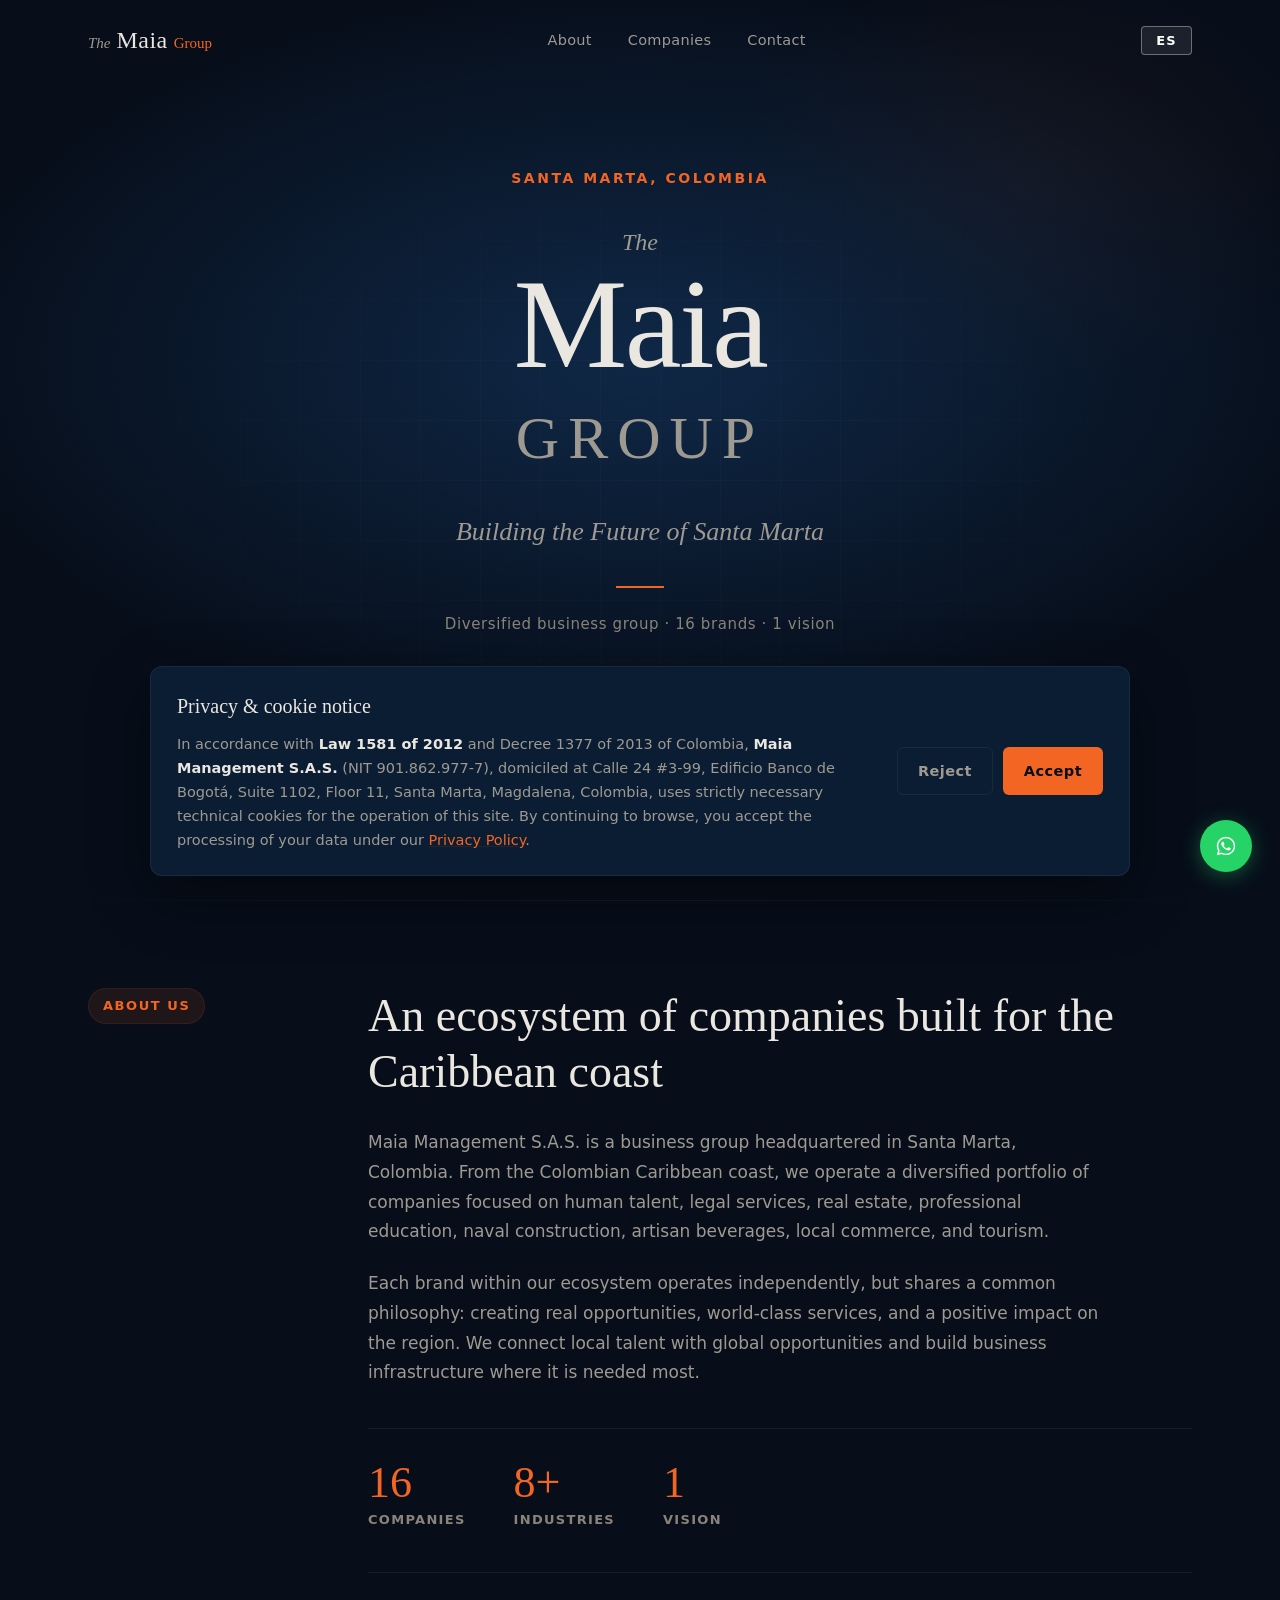
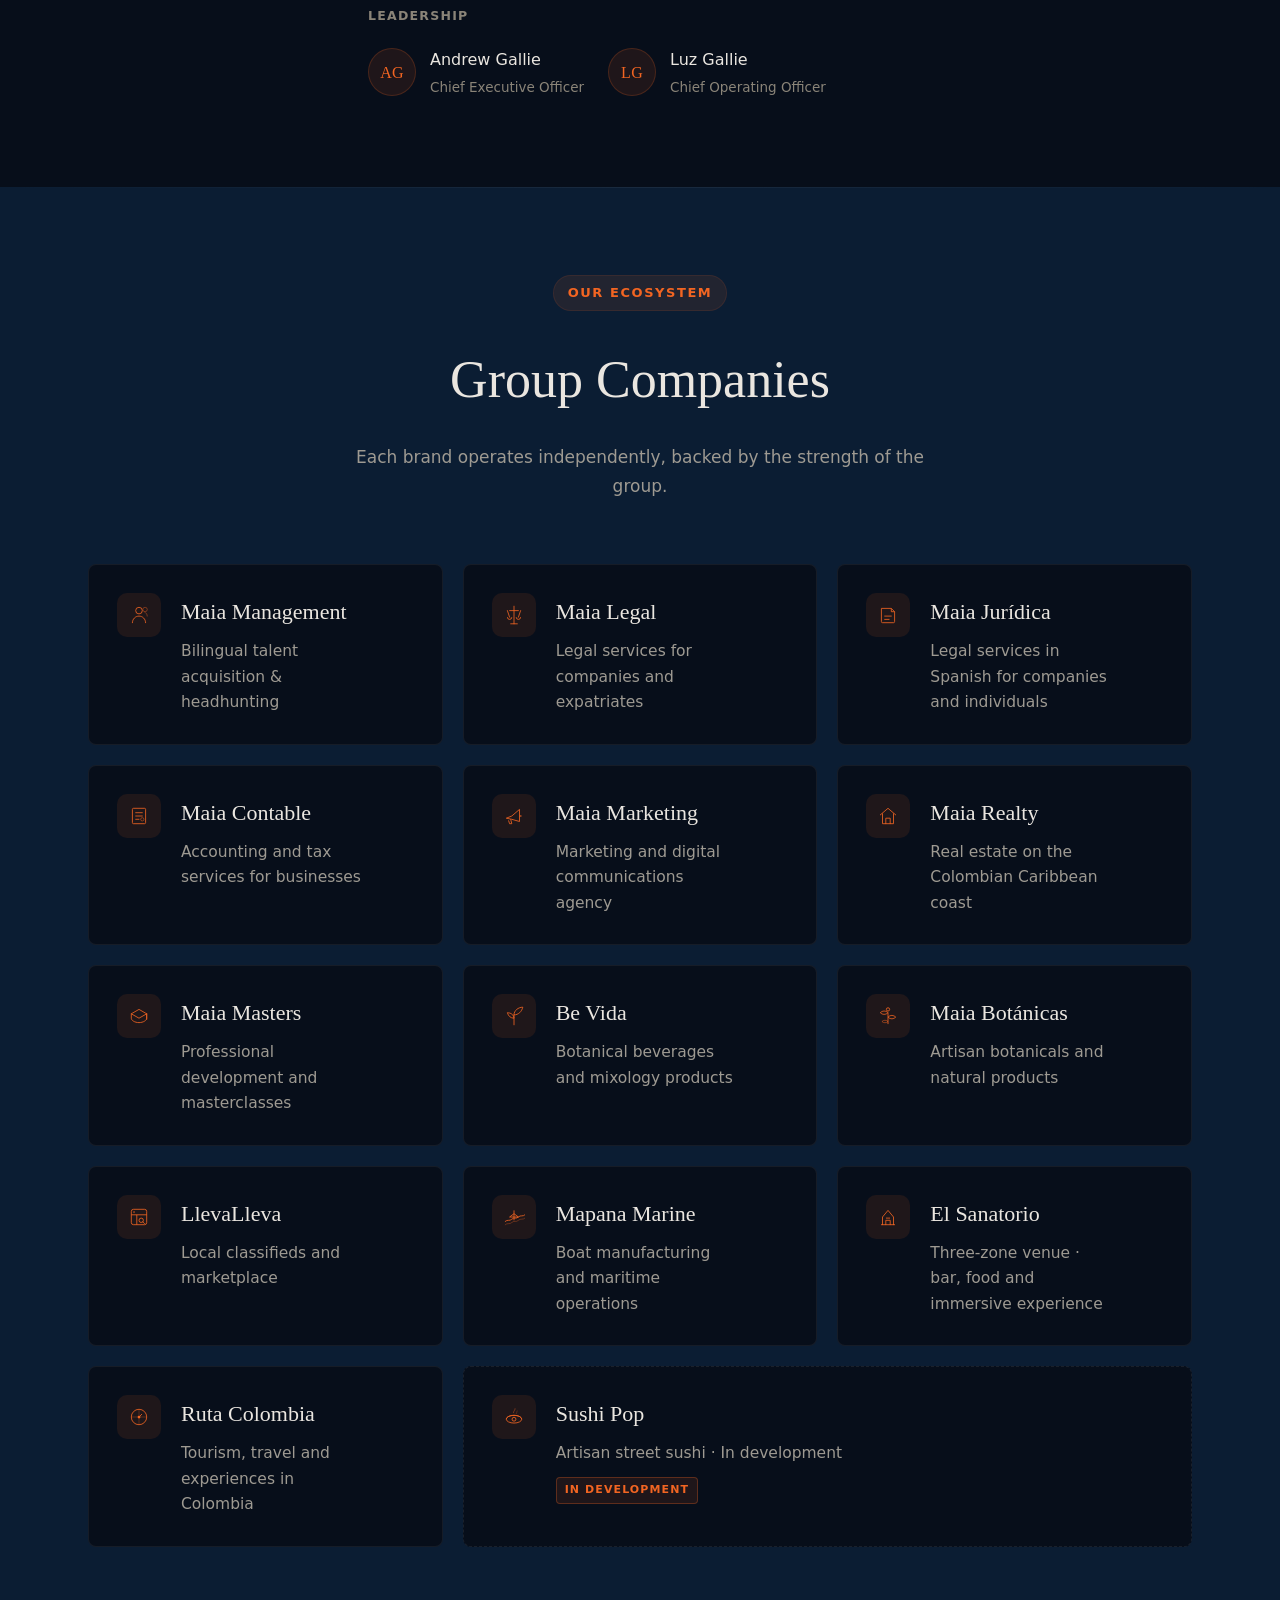
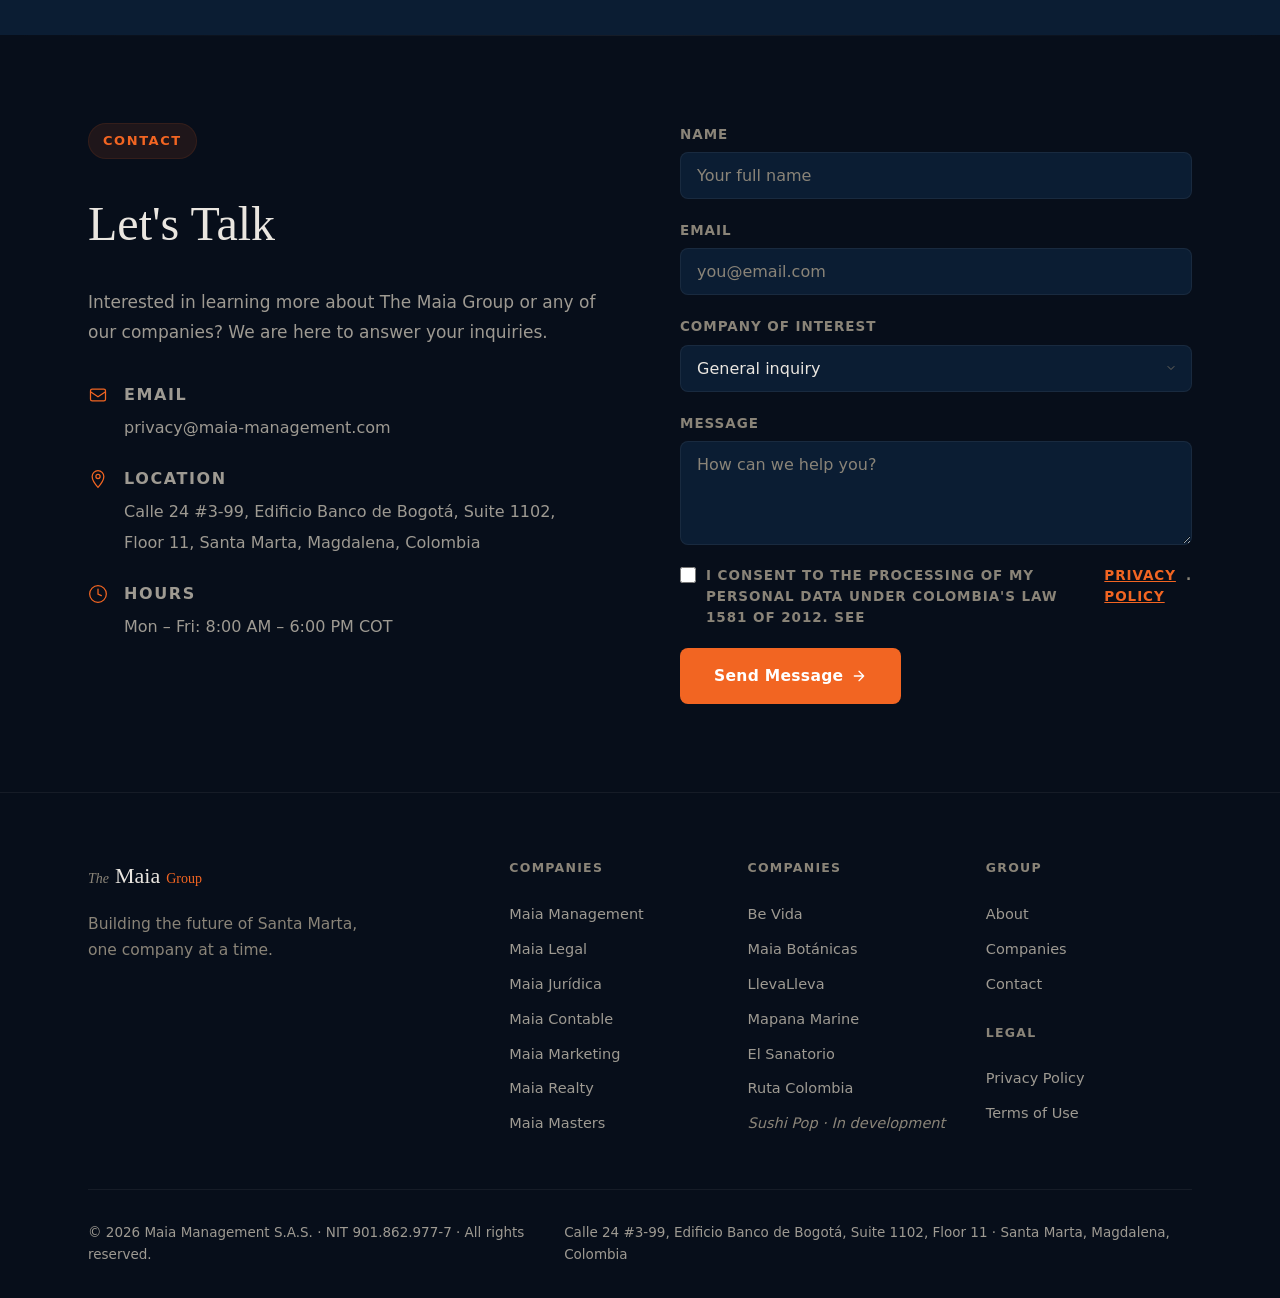
==== en/index.html @ 4e35a510 "feat(p1): ship /en/ page + PWA basics + reciprocal hreflang sitemap Adds a real, indexable English p" ====
<!DOCTYPE html>
<html lang="en"
      data-title-es="The Maia Group | Construyendo el Futuro de Santa Marta"
      data-title-en="The Maia Group | Building the Future of Santa Marta"
      data-desc-es="Grupo empresarial diversificado con sede en Santa Marta, Colombia. 16 marcas operando en talento, derecho, contabilidad, marketing, bienes raíces, formación, naval, botánicas, hospitalidad y turismo."
      data-desc-en="Diversified business group headquartered in Santa Marta, Colombia. 16 brands across talent, legal, accounting, marketing, real estate, education, marine, botanicals, hospitality and tourism."
      data-lang-default="en"
      data-lang-toggle="navigate">
<head>
<meta charset="UTF-8">
<meta name="viewport" content="width=device-width, initial-scale=1.0">
<title>The Maia Group | Building the Future of Santa Marta</title>
<meta name="description" content="Diversified business group headquartered in Santa Marta, Colombia. 16 brands across talent, legal, accounting, marketing, real estate, education, marine, botanicals, hospitality and tourism.">
<meta name="keywords" content="Maia Group, Colombia business group, Santa Marta, holding company Colombia, Maia Management, Maia Legal, Maia Jurídica, Maia Realty, Maia Masters, Maia Contable, Maia Marketing, Maia Botánicas, Mapana Marine, Be Vida, LlevaLleva, El Sanatorio, Ruta Colombia, Sushi Pop">
<meta name="robots" content="index, follow, max-snippet:-1, max-image-preview:large, max-video-preview:-1">
<meta name="author" content="Maia Management S.A.S.">
<link rel="canonical" href="https://the-maia-group.com/en/">
<link rel="alternate" hreflang="es" href="https://the-maia-group.com/">
<link rel="alternate" hreflang="en" href="https://the-maia-group.com/en/">
<link rel="alternate" hreflang="x-default" href="https://the-maia-group.com/">
<meta name="geo.region" content="CO-MAG">
<meta name="geo.placename" content="Santa Marta, Colombia">
<meta name="ICBM" content="11.2408,-74.1990">

<!-- Open Graph -->
<meta property="og:type" content="website">
<meta property="og:title" content="The Maia Group — Building the Future of Santa Marta">
<meta property="og:description" content="Diversified business group headquartered in Santa Marta, Colombia. Talent, legal, real estate, education, maritime operations and more.">
<meta property="og:url" content="https://the-maia-group.com/en/">
<meta property="og:site_name" content="The Maia Group">
<meta property="og:locale" content="en_US">
<meta property="og:locale:alternate" content="es_CO">
<meta property="og:image" content="https://the-maia-group.com/og-image.png">
<meta property="og:image:width" content="1200">
<meta property="og:image:height" content="630">
<meta property="og:image:alt" content="The Maia Group — Diversified business group in Santa Marta, Colombia">

<!-- Twitter Card -->
<meta name="twitter:card" content="summary_large_image">
<meta name="twitter:title" content="The Maia Group — Building the Future of Santa Marta">
<meta name="twitter:description" content="Diversified business group headquartered in Santa Marta, Colombia.">
<meta name="twitter:image" content="https://the-maia-group.com/og-image.png">
<meta name="twitter:site" content="@MaiaGroupCO">
<meta name="twitter:creator" content="@MaiaGroupCO">

<!-- Favicons -->
<link rel="icon" type="image/svg+xml" href="/favicon.svg">
<link rel="icon" type="image/png" sizes="32x32" href="/favicon-32x32.png?v=20260524-r1">
<link rel="icon" type="image/png" sizes="16x16" href="/favicon-16x16.png?v=20260524-r1">
<link rel="icon" type="image/x-icon" href="/favicon.ico">
<link rel="apple-touch-icon" sizes="180x180" href="/apple-touch-icon.png?v=20260524-r1">
<link rel="manifest" href="/site.webmanifest">
<meta name="theme-color" content="#0B1D33">

<!-- Structured Data -->
<script type="application/ld+json">
{
  "@context": "https://schema.org",
  "@type": "Organization",
  "@id": "https://the-maia-group.com/#organization",
  "name": "The Maia Group",
  "alternateName": ["Maia Management S.A.S.", "Grupo Maia", "Maia Group"],
  "legalName": "Maia Management S.A.S.",
  "taxID": "901.862.977-7",
  "vatID": "901.862.977-7",
  "identifier": {"@type": "PropertyValue", "propertyID": "NIT", "value": "901.862.977-7"},
  "description": "Diversified business group headquartered in Santa Marta, Colombia. 16 brands across talent, legal, accounting, marketing, real estate, education, marine, botanicals, hospitality, retail and tourism.",
  "url": "https://the-maia-group.com",
  "logo": "https://the-maia-group.com/og-image.png",
  "image": "https://the-maia-group.com/og-image.png",
  "foundingLocation": {"@type": "Place", "name": "Santa Marta, Magdalena, Colombia"},
  "address": {
    "@type": "PostalAddress",
    "streetAddress": "Calle 24 #3-99, Edificio Banco de Bogotá, Suite 1102, Floor 11",
    "addressLocality": "Santa Marta",
    "addressRegion": "Magdalena",
    "postalCode": "470004",
    "addressCountry": "CO"
  },
  "areaServed": [
    {"@type": "City", "name": "Santa Marta"},
    {"@type": "Country", "name": "Colombia"},
    {"@type": "Country", "name": "United States"}
  ],
  "member": [
    {"@type": "Person", "name": "Andrew Gallie", "jobTitle": "CEO"},
    {"@type": "Person", "name": "Luz Gallie", "jobTitle": "COO"}
  ],
  "subOrganization": [
    {"@type": "Organization", "name": "Maia Management", "description": "Bilingual talent acquisition and headhunting", "url": "https://maia-management.com"},
    {"@type": "Organization", "name": "Maia Legal", "description": "Corporate and immigration legal services", "url": "https://maia-legal.com"},
    {"@type": "Organization", "name": "Maia Jurídica", "description": "Spanish-language legal services for companies and individuals in Colombia", "url": "https://maia-juridica.com"},
    {"@type": "Organization", "name": "Maia Contable", "description": "Accounting and tax services for businesses in Colombia", "url": "https://maia-contable.com"},
    {"@type": "Organization", "name": "Maia Marketing", "description": "Marketing and digital communications agency", "url": "https://maia-marketing.com"},
    {"@type": "Organization", "name": "Maia Realty", "description": "Real estate and property development", "url": "https://maia-realty.com"},
    {"@type": "EducationalOrganization", "name": "Maia Masters Academy", "description": "Short professional development courses in Santa Marta", "url": "https://maia-masters.com"},
    {"@type": "Organization", "name": "Mapana Marine", "description": "RIB boat manufacturing and maritime operations", "url": "https://mapana-marine.com"},
    {"@type": "Organization", "name": "Be Vida", "description": "Artisan botanical beverages", "url": "https://be-vida.com"},
    {"@type": "Organization", "name": "Maia Botánicas", "description": "Artisan botanicals and natural products", "url": "https://maia-botanicas.com"},
    {"@type": "Organization", "name": "LlevaLleva", "description": "Local classifieds and marketplace in Santa Marta", "url": "https://lleva-lleva.com"},
    {"@type": "Organization", "name": "El Sanatorio", "description": "Three-zone hospitality venue", "url": "https://el-sanatorio.com"},
    {"@type": "Organization", "name": "Ruta Colombia", "description": "Tourism and experiences in Colombia", "url": "https://ruta-colombia.com"},
    {"@type": "Organization", "name": "Sushi Pop", "description": "Japanese restaurant in Santa Marta"}
  ],
  "numberOfEmployees": {"@type": "QuantitativeValue", "minValue": 25},
  "knowsLanguage": ["es", "en"]
}
</script>


<!-- Styles -->
<link rel="stylesheet" href="/css/styles.css?v=20260511-typo1">
</head>
<body>

<!-- Navigation -->
<nav class="nav" id="nav">
  <div class="nav__inner">
    <a href="/en/#hero" class="nav__logo" aria-label="The Maia Group home">
      <span class="nav__logo-the">The</span>
      <span class="nav__logo-maia">Maia</span>
      <span class="nav__logo-group">Group</span>
    </a>
    <div class="nav__links" id="navLinks">
      <a href="/en/#nosotros" class="nav__link" data-i18n="nav.about">About</a>
      <a href="/en/#empresas" class="nav__link" data-i18n="nav.companies">Companies</a>
      <a href="/en/#contacto" class="nav__link" data-i18n="nav.contact">Contact</a>
    </div>
    <div class="nav__actions">
<button type="button" class="nav__lang" id="langToggle">ES</button>
<button type="button" class="nav__toggle" id="navToggle" aria-label="Open menu">
        <span></span>
        <span></span>
        <span></span>
      </button>
    </div>
  </div>
</nav>

<!-- Hero -->
<header class="hero" id="hero">
  <div class="hero__bg">
    <div class="hero__gradient"></div>
    <div class="hero__grid-pattern"></div>
  </div>
  <div class="hero__content">
    <p class="hero__location">Santa Marta, Colombia</p>
    <h1 class="hero__title">
      <span class="hero__title-the">The</span>
      <span class="hero__title-maia">Maia</span>
      <span class="hero__title-group">Group</span>
    </h1>
    <p class="hero__tagline" data-i18n="hero.tagline">Building the Future of Santa Marta</p>
    <div class="hero__line"></div>
    <p class="hero__sub" data-i18n="hero.sub">Diversified business group &middot; 16 brands &middot; 1 vision</p>
    <a href="#empresas" class="hero__cta" data-i18n="hero.cta">Explore Our Companies</a>
  </div>
  <div class="hero__scroll">
    <span>Scroll</span>
    <div class="hero__scroll-line"></div>
  </div>
</header>

<!-- About -->
<section class="about" id="nosotros">
  <div class="container">
    <div class="about__grid">
      <div class="about__label">
        <span class="section-tag" data-i18n="about.tag">About Us</span>
      </div>
      <div class="about__content">
        <h2 class="about__title" data-i18n="about.title">An ecosystem of companies built for the Caribbean coast</h2>
        <p class="about__text" data-i18n="about.p1">
          Maia Management S.A.S. is a business group headquartered in Santa Marta, Colombia. From the Colombian Caribbean coast,
          we operate a diversified portfolio of companies focused on human talent, legal services, real estate,
          professional education, naval construction, artisan beverages, local commerce, and tourism.
        </p>
        <p class="about__text" data-i18n="about.p2">
          Each brand within our ecosystem operates independently, but shares a common philosophy:
          creating real opportunities, world-class services, and a positive impact on the region. We connect local
          talent with global opportunities and build business infrastructure where it is needed most.
        </p>
        <div class="about__stats">
          <div class="stat">
            <span class="stat__number">16</span>
            <span class="stat__label" data-i18n="stat.companies">Companies</span>
          </div>
          <div class="stat">
            <span class="stat__number">8+</span>
            <span class="stat__label" data-i18n="stat.industries">Industries</span>
          </div>
          <div class="stat">
            <span class="stat__number">1</span>
            <span class="stat__label" data-i18n="stat.vision">Vision</span>
          </div>
        </div>
        <div class="about__leadership">
          <h3 class="about__leadership-title" data-i18n="leadership.title">Leadership</h3>
          <div class="about__leaders">
            <div class="about__leader">
              <div class="about__leader-avatar">AG</div>
              <div class="about__leader-info">
                <strong class="about__leader-name">Andrew Gallie</strong>
                <span class="about__leader-role" data-i18n="leadership.ceo">Chief Executive Officer</span>
              </div>
            </div>
            <div class="about__leader">
              <div class="about__leader-avatar">LG</div>
              <div class="about__leader-info">
                <strong class="about__leader-name">Luz Gallie</strong>
                <span class="about__leader-role" data-i18n="leadership.coo">Chief Operating Officer</span>
              </div>
            </div>
          </div>
        </div>
      </div>
    </div>
  </div>
</section>

<!-- Brands -->
<section class="brands" id="empresas">
  <div class="container">
    <div class="brands__header">
      <span class="section-tag" data-i18n="brands.tag">Our Ecosystem</span>
      <h2 class="brands__title" data-i18n="brands.title">Group Companies</h2>
      <p class="brands__subtitle" data-i18n="brands.subtitle">Each brand operates independently, backed by the strength of the group.</p>
    </div>

    <div class="brands__grid">

      <!-- Maia Management -->
      <a href="https://maia-management.com" target="_blank" rel="noopener" class="brand-card" data-accent="management">
        <div class="brand-card__icon">
          <svg viewBox="0 0 40 40" fill="none" xmlns="http://www.w3.org/2000/svg">
            <circle cx="20" cy="12" r="6" stroke="currentColor" stroke-width="1.5"/>
            <path d="M8 34c0-6.627 5.373-12 12-12s12 5.373 12 12" stroke="currentColor" stroke-width="1.5" stroke-linecap="round"/>
            <circle cx="31" cy="10" r="4" stroke="currentColor" stroke-width="1.5" opacity="0.5"/>
            <path d="M35 22c0-3.5-2-6-4.5-7" stroke="currentColor" stroke-width="1.5" stroke-linecap="round" opacity="0.5"/>
          </svg>
        </div>
        <div class="brand-card__content">
          <h3 class="brand-card__name">Maia Management</h3>
          <p class="brand-card__desc" data-i18n="brand.management.desc">Bilingual talent acquisition &amp; headhunting</p>
        </div>
        <div class="brand-card__arrow">
          <svg viewBox="0 0 24 24" fill="none" stroke="currentColor" stroke-width="1.5" stroke-linecap="round" stroke-linejoin="round"><path d="M7 17L17 7M17 7H7M17 7v10"/></svg>
        </div>
      </a>

      <!-- Maia Legal -->
      <a href="https://maia-legal.com" target="_blank" rel="noopener" class="brand-card" data-accent="legal">
        <div class="brand-card__icon">
          <svg viewBox="0 0 40 40" fill="none" xmlns="http://www.w3.org/2000/svg">
            <path d="M20 4v32M12 12h16" stroke="currentColor" stroke-width="1.5" stroke-linecap="round"/>
            <path d="M8 12l4 12M32 12l-4 12" stroke="currentColor" stroke-width="1.5" stroke-linecap="round"/>
            <path d="M8 24a4 4 0 008 0M24 24a4 4 0 008 0" stroke="currentColor" stroke-width="1.5"/>
            <path d="M14 36h12" stroke="currentColor" stroke-width="1.5" stroke-linecap="round"/>
          </svg>
        </div>
        <div class="brand-card__content">
          <h3 class="brand-card__name">Maia Legal</h3>
          <p class="brand-card__desc" data-i18n="brand.legal.desc">Legal services for companies and expatriates</p>
        </div>
        <div class="brand-card__arrow">
          <svg viewBox="0 0 24 24" fill="none" stroke="currentColor" stroke-width="1.5" stroke-linecap="round" stroke-linejoin="round"><path d="M7 17L17 7M17 7H7M17 7v10"/></svg>
        </div>
      </a>

      <!-- Maia Jurídica -->
      <a href="https://maia-juridica.com" target="_blank" rel="noopener" class="brand-card" data-accent="juridica">
        <div class="brand-card__icon">
          <svg viewBox="0 0 40 40" fill="none" xmlns="http://www.w3.org/2000/svg">
            <path d="M8 8h18l6 6v18a2 2 0 01-2 2H10a2 2 0 01-2-2V8z" stroke="currentColor" stroke-width="1.5" stroke-linejoin="round"/>
            <path d="M26 8v6h6" stroke="currentColor" stroke-width="1.5" stroke-linejoin="round"/>
            <path d="M14 22h12M14 28h8" stroke="currentColor" stroke-width="1.5" stroke-linecap="round"/>
          </svg>
        </div>
        <div class="brand-card__content">
          <h3 class="brand-card__name">Maia Jurídica</h3>
          <p class="brand-card__desc" data-i18n="brand.juridica.desc">Legal services in Spanish for companies and individuals</p>
        </div>
        <div class="brand-card__arrow">
          <svg viewBox="0 0 24 24" fill="none" stroke="currentColor" stroke-width="1.5" stroke-linecap="round" stroke-linejoin="round"><path d="M7 17L17 7M17 7H7M17 7v10"/></svg>
        </div>
      </a>

      <!-- Maia Contable -->
      <a href="https://maia-contable.com" target="_blank" rel="noopener" class="brand-card" data-accent="contable">
        <div class="brand-card__icon">
          <svg viewBox="0 0 40 40" fill="none" xmlns="http://www.w3.org/2000/svg">
            <rect x="8" y="6" width="24" height="28" rx="2" stroke="currentColor" stroke-width="1.5"/>
            <path d="M14 14h12M14 20h12M14 26h6" stroke="currentColor" stroke-width="1.5" stroke-linecap="round"/>
            <circle cx="26" cy="26" r="3" stroke="currentColor" stroke-width="1.5" opacity="0.6"/>
          </svg>
        </div>
        <div class="brand-card__content">
          <h3 class="brand-card__name">Maia Contable</h3>
          <p class="brand-card__desc" data-i18n="brand.contable.desc">Accounting and tax services for businesses</p>
        </div>
        <div class="brand-card__arrow">
          <svg viewBox="0 0 24 24" fill="none" stroke="currentColor" stroke-width="1.5" stroke-linecap="round" stroke-linejoin="round"><path d="M7 17L17 7M17 7H7M17 7v10"/></svg>
        </div>
      </a>

      <!-- Maia Marketing -->
      <a href="https://maia-marketing.com" target="_blank" rel="noopener" class="brand-card" data-accent="marketing">
        <div class="brand-card__icon">
          <svg viewBox="0 0 40 40" fill="none" xmlns="http://www.w3.org/2000/svg">
            <path d="M6 24l10-4 14-12v22l-14-4-10-2z" stroke="currentColor" stroke-width="1.5" stroke-linejoin="round"/>
            <path d="M14 26l2 8h-4l-2-6" stroke="currentColor" stroke-width="1.5" stroke-linejoin="round"/>
            <circle cx="32" cy="20" r="2" fill="currentColor" opacity="0.6"/>
          </svg>
        </div>
        <div class="brand-card__content">
          <h3 class="brand-card__name">Maia Marketing</h3>
          <p class="brand-card__desc" data-i18n="brand.marketing.desc">Marketing and digital communications agency</p>
        </div>
        <div class="brand-card__arrow">
          <svg viewBox="0 0 24 24" fill="none" stroke="currentColor" stroke-width="1.5" stroke-linecap="round" stroke-linejoin="round"><path d="M7 17L17 7M17 7H7M17 7v10"/></svg>
        </div>
      </a>

      <!-- Maia Realty -->
      <a href="https://maia-realty.com" target="_blank" rel="noopener" class="brand-card" data-accent="realty">
        <div class="brand-card__icon">
          <svg viewBox="0 0 40 40" fill="none" xmlns="http://www.w3.org/2000/svg">
            <path d="M6 18L20 6l14 12" stroke="currentColor" stroke-width="1.5" stroke-linecap="round" stroke-linejoin="round"/>
            <path d="M10 16v18h20V16" stroke="currentColor" stroke-width="1.5" stroke-linecap="round"/>
            <path d="M16 34V24h8v10" stroke="currentColor" stroke-width="1.5" stroke-linecap="round"/>
          </svg>
        </div>
        <div class="brand-card__content">
          <h3 class="brand-card__name">Maia Realty</h3>
          <p class="brand-card__desc" data-i18n="brand.realty.desc">Real estate on the Colombian Caribbean coast</p>
        </div>
        <div class="brand-card__arrow">
          <svg viewBox="0 0 24 24" fill="none" stroke="currentColor" stroke-width="1.5" stroke-linecap="round" stroke-linejoin="round"><path d="M7 17L17 7M17 7H7M17 7v10"/></svg>
        </div>
      </a>

      <!-- Maia Masters -->
      <a href="https://maia-masters.com" target="_blank" rel="noopener" class="brand-card" data-accent="masters">
        <div class="brand-card__icon">
          <svg viewBox="0 0 40 40" fill="none" xmlns="http://www.w3.org/2000/svg">
            <path d="M20 8l-14 8 14 8 14-8-14-8z" stroke="currentColor" stroke-width="1.5" stroke-linejoin="round"/>
            <path d="M6 16v8c0 4 6.268 8 14 8s14-4 14-8v-8" stroke="currentColor" stroke-width="1.5" stroke-linecap="round"/>
            <path d="M34 16v10" stroke="currentColor" stroke-width="1.5" stroke-linecap="round"/>
          </svg>
        </div>
        <div class="brand-card__content">
          <h3 class="brand-card__name">Maia Masters</h3>
          <p class="brand-card__desc" data-i18n="brand.masters.desc">Professional development and masterclasses</p>
        </div>
        <div class="brand-card__arrow">
          <svg viewBox="0 0 24 24" fill="none" stroke="currentColor" stroke-width="1.5" stroke-linecap="round" stroke-linejoin="round"><path d="M7 17L17 7M17 7H7M17 7v10"/></svg>
        </div>
      </a>

      <!-- Be Vida -->
      <a href="https://be-vida.com" target="_blank" rel="noopener" class="brand-card" data-accent="bevida">
        <div class="brand-card__icon">
          <svg viewBox="0 0 40 40" fill="none" xmlns="http://www.w3.org/2000/svg">
            <path d="M20 36V18" stroke="currentColor" stroke-width="1.5" stroke-linecap="round"/>
            <path d="M20 18c0-8 8-14 16-14-2 8-8 14-16 14z" stroke="currentColor" stroke-width="1.5"/>
            <path d="M20 24c0-6-6-10-12-10 1.5 6 6 10 12 10z" stroke="currentColor" stroke-width="1.5"/>
          </svg>
        </div>
        <div class="brand-card__content">
          <h3 class="brand-card__name">Be Vida</h3>
          <p class="brand-card__desc" data-i18n="brand.bevida.desc">Botanical beverages and mixology products</p>
        </div>
        <div class="brand-card__arrow">
          <svg viewBox="0 0 24 24" fill="none" stroke="currentColor" stroke-width="1.5" stroke-linecap="round" stroke-linejoin="round"><path d="M7 17L17 7M17 7H7M17 7v10"/></svg>
        </div>
      </a>

      <!-- Maia Botánicas -->
      <a href="https://maia-botanicas.com" target="_blank" rel="noopener" class="brand-card" data-accent="botanicas">
        <div class="brand-card__icon">
          <svg viewBox="0 0 40 40" fill="none" xmlns="http://www.w3.org/2000/svg">
            <path d="M20 34V14" stroke="currentColor" stroke-width="1.5" stroke-linecap="round"/>
            <path d="M20 14c-4-4-10-4-14 0 4 4 10 4 14 0z" stroke="currentColor" stroke-width="1.5" stroke-linejoin="round"/>
            <path d="M20 22c4-4 10-4 14 0-4 4-10 4-14 0z" stroke="currentColor" stroke-width="1.5" stroke-linejoin="round"/>
            <path d="M20 30c-3-3-8-3-11 0 3 3 8 3 11 0z" stroke="currentColor" stroke-width="1.5" stroke-linejoin="round" opacity="0.6"/>
            <circle cx="20" cy="8" r="3" stroke="currentColor" stroke-width="1.5"/>
          </svg>
        </div>
        <div class="brand-card__content">
          <h3 class="brand-card__name">Maia Botánicas</h3>
          <p class="brand-card__desc" data-i18n="brand.botanicas.desc">Artisan botanicals and natural products</p>
        </div>
        <div class="brand-card__arrow">
          <svg viewBox="0 0 24 24" fill="none" stroke="currentColor" stroke-width="1.5" stroke-linecap="round" stroke-linejoin="round"><path d="M7 17L17 7M17 7H7M17 7v10"/></svg>
        </div>
      </a>

      <!-- LlevaLleva -->
      <a href="https://lleva-lleva.com" target="_blank" rel="noopener" class="brand-card" data-accent="lleva">
        <div class="brand-card__icon">
          <svg viewBox="0 0 40 40" fill="none" xmlns="http://www.w3.org/2000/svg">
            <rect x="6" y="6" width="28" height="28" rx="4" stroke="currentColor" stroke-width="1.5"/>
            <path d="M6 16h28" stroke="currentColor" stroke-width="1.5"/>
            <path d="M16 16v18" stroke="currentColor" stroke-width="1.5"/>
            <circle cx="11" cy="11" r="2" fill="currentColor" opacity="0.5"/>
            <circle cx="24" cy="26" r="4" stroke="currentColor" stroke-width="1.5"/>
            <path d="M27 29l3 3" stroke="currentColor" stroke-width="1.5" stroke-linecap="round"/>
          </svg>
        </div>
        <div class="brand-card__content">
          <h3 class="brand-card__name">LlevaLleva</h3>
          <p class="brand-card__desc" data-i18n="brand.lleva.desc">Local classifieds and marketplace</p>
        </div>
        <div class="brand-card__arrow">
          <svg viewBox="0 0 24 24" fill="none" stroke="currentColor" stroke-width="1.5" stroke-linecap="round" stroke-linejoin="round"><path d="M7 17L17 7M17 7H7M17 7v10"/></svg>
        </div>
      </a>

      <!-- Mapana Marine -->
      <a href="https://mapana-marine.com" target="_blank" rel="noopener" class="brand-card" data-accent="marine">
        <div class="brand-card__icon">
          <svg viewBox="0 0 40 40" fill="none" xmlns="http://www.w3.org/2000/svg">
            <path d="M4 28c4-4 8 0 12-4s8 0 12-4 8 0 12-4" stroke="currentColor" stroke-width="1.5" stroke-linecap="round"/>
            <path d="M4 34c4-4 8 0 12-4s8 0 12-4 8 0 12-4" stroke="currentColor" stroke-width="1.5" stroke-linecap="round" opacity="0.4"/>
            <path d="M20 8v18M20 14l8 6H12l8-6z" stroke="currentColor" stroke-width="1.5" stroke-linejoin="round"/>
          </svg>
        </div>
        <div class="brand-card__content">
          <h3 class="brand-card__name">Mapana Marine</h3>
          <p class="brand-card__desc" data-i18n="brand.marine.desc">Boat manufacturing and maritime operations</p>
        </div>
        <div class="brand-card__arrow">
          <svg viewBox="0 0 24 24" fill="none" stroke="currentColor" stroke-width="1.5" stroke-linecap="round" stroke-linejoin="round"><path d="M7 17L17 7M17 7H7M17 7v10"/></svg>
        </div>
      </a>

      <!-- El Sanatorio -->
      <a href="https://el-sanatorio.com" target="_blank" rel="noopener" class="brand-card" data-accent="sanatorio">
        <div class="brand-card__icon">
          <svg viewBox="0 0 40 40" fill="none" xmlns="http://www.w3.org/2000/svg">
            <path d="M8 34h24" stroke="currentColor" stroke-width="1.5" stroke-linecap="round"/>
            <path d="M10 34V20l10-12 10 12v14" stroke="currentColor" stroke-width="1.5" stroke-linecap="round" stroke-linejoin="round"/>
            <path d="M16 34v-8h8v8" stroke="currentColor" stroke-width="1.5" stroke-linecap="round"/>
            <path d="M17 22h6" stroke="currentColor" stroke-width="1.5" stroke-linecap="round"/>
          </svg>
        </div>
        <div class="brand-card__content">
          <h3 class="brand-card__name">El Sanatorio</h3>
          <p class="brand-card__desc" data-i18n="brand.sanatorio.desc">Three-zone venue &middot; bar, food and immersive experience</p>
        </div>
        <div class="brand-card__arrow">
          <svg viewBox="0 0 24 24" fill="none" stroke="currentColor" stroke-width="1.5" stroke-linecap="round" stroke-linejoin="round"><path d="M7 17L17 7M17 7H7M17 7v10"/></svg>
        </div>
      </a>

      <!-- Ruta Colombia -->
      <a href="https://ruta-colombia.com" target="_blank" rel="noopener" class="brand-card" data-accent="ruta">
        <div class="brand-card__icon">
          <svg viewBox="0 0 40 40" fill="none" xmlns="http://www.w3.org/2000/svg">
            <circle cx="20" cy="20" r="14" stroke="currentColor" stroke-width="1.5"/>
            <path d="M20 6v28M6 20h28" stroke="currentColor" stroke-width="1.5" opacity="0.35"/>
            <path d="M20 20l5-5" stroke="currentColor" stroke-width="1.5" stroke-linecap="round"/>
            <circle cx="20" cy="20" r="2.5" fill="currentColor"/>
          </svg>
        </div>
        <div class="brand-card__content">
          <h3 class="brand-card__name">Ruta Colombia</h3>
          <p class="brand-card__desc" data-i18n="brand.ruta.desc">Tourism, travel and experiences in Colombia</p>
        </div>
        <div class="brand-card__arrow">
          <svg viewBox="0 0 24 24" fill="none" stroke="currentColor" stroke-width="1.5" stroke-linecap="round" stroke-linejoin="round"><path d="M7 17L17 7M17 7H7M17 7v10"/></svg>
        </div>
      </a>

      <!-- Sushi Pop -->
      <div class="brand-card brand-card--soon" data-accent="sushi">
        <div class="brand-card__icon">
          <svg viewBox="0 0 40 40" fill="none" xmlns="http://www.w3.org/2000/svg">
            <ellipse cx="20" cy="24" rx="14" ry="7" stroke="currentColor" stroke-width="1.5"/>
            <path d="M6 24c0-3.866 6.268-7 14-7s14 3.134 14 7" stroke="currentColor" stroke-width="1.5"/>
            <circle cx="20" cy="24" r="3.5" stroke="currentColor" stroke-width="1.5"/>
            <path d="M19 12c0-3 3-4 3-7" stroke="currentColor" stroke-width="1.5" stroke-linecap="round" opacity="0.5"/>
            <path d="M24 14c0-2 2-3 2-5" stroke="currentColor" stroke-width="1.5" stroke-linecap="round" opacity="0.3"/>
          </svg>
        </div>
        <div class="brand-card__content">
          <h3 class="brand-card__name">Sushi Pop</h3>
          <p class="brand-card__desc" data-i18n="brand.sushi.desc">Artisan street sushi &middot; In development</p>
          <span class="brand-card__tag brand-card__tag--soon" data-i18n="brand.coming-soon">In development</span>
        </div>
      </div>

    </div>
  </div>
</section>

<!-- Contact -->
<section class="contact" id="contacto">
  <div class="container">
    <div class="contact__grid">
      <div class="contact__info">
        <span class="section-tag" data-i18n="contact.tag">Contact</span>
        <h2 class="contact__title" data-i18n="contact.title">Let's Talk</h2>
        <p class="contact__text" data-i18n="contact.text">
          Interested in learning more about The Maia Group or any of our companies?
          We are here to answer your inquiries.
        </p>
        <div class="contact__details">
          <div class="contact__item">
            <svg viewBox="0 0 24 24" fill="none" stroke="currentColor" stroke-width="1.5" stroke-linecap="round"><path d="M3 8l9 6 9-6M5 19h14a2 2 0 002-2V7a2 2 0 00-2-2H5a2 2 0 00-2 2v10a2 2 0 002 2z"/></svg>
            <div>
              <span class="contact__item-label" data-i18n="contact.email-label">Email</span>
              <!--email_off--><a href="mailto:privacy@maia-management.com">privacy@maia-management.com</a><!--/email_off-->
            </div>
          </div>
          <div class="contact__item">
            <svg viewBox="0 0 24 24" fill="none" stroke="currentColor" stroke-width="1.5" stroke-linecap="round"><path d="M12 2C8.13 2 5 5.13 5 9c0 5.25 7 13 7 13s7-7.75 7-13c0-3.87-3.13-7-7-7z"/><circle cx="12" cy="9" r="2.5"/></svg>
            <div>
              <span class="contact__item-label" data-i18n="contact.location-label">Location</span>
              <span data-i18n="contact.location-value">Calle 24 #3-99, Edificio Banco de Bogotá, Suite 1102, Floor 11, Santa Marta, Magdalena, Colombia</span>
            </div>
          </div>
          <div class="contact__item">
            <svg viewBox="0 0 24 24" fill="none" stroke="currentColor" stroke-width="1.5" stroke-linecap="round"><path d="M12 22c5.523 0 10-4.477 10-10S17.523 2 12 2 2 6.477 2 12s4.477 10 10 10z"/><path d="M12 6v6l4 2"/></svg>
            <div>
              <span class="contact__item-label" data-i18n="contact.hours-label">Hours</span>
              <span data-i18n="contact.hours-value">Mon – Fri: 8:00 AM – 6:00 PM COT</span>
            </div>
          </div>
        </div>
      </div>
      <div class="contact__form-wrap">
        <form class="contact__form" id="contactForm" name="contact" method="POST"
              action="/success"
              data-netlify="true"
              netlify-honeypot="bot-field">
          <input type="hidden" name="form-name" value="contact">
          <p class="hidden"><label>Do not fill: <input name="bot-field"></label></p>
          <div class="form-group">
            <label for="nombre" data-i18n="form.name">Name</label>
            <input type="text" id="nombre" name="nombre" required placeholder="Your full name" data-i18n-placeholder="form.name-placeholder">
          </div>
          <div class="form-group">
            <label for="email">Email</label>
            <input type="email" id="email" name="email" required placeholder="you@email.com" data-i18n-placeholder="form.email-placeholder">
          </div>
          <div class="form-group">
            <label for="empresa" data-i18n="form.company">Company of interest</label>
            <select id="empresa" name="empresa">
              <option value="general" data-i18n="form.general">General inquiry</option>
              <option value="management">Maia Management</option>
              <option value="legal">Maia Legal</option>
              <option value="juridica">Maia Jurídica</option>
              <option value="contable">Maia Contable</option>
              <option value="marketing">Maia Marketing</option>
              <option value="realty">Maia Realty</option>
              <option value="masters">Maia Masters</option>
              <option value="bevida">Be Vida</option>
              <option value="botanicas">Maia Botánicas</option>
              <option value="lleva">LlevaLleva</option>
              <option value="marine">Mapana Marine</option>
              <option value="sanatorio">El Sanatorio</option>
              <option value="ruta">Ruta Colombia</option>
              <option value="sushi">Sushi Pop</option>
            </select>
          </div>
          <div class="form-group">
            <label for="mensaje" data-i18n="form.message">Message</label>
            <textarea id="mensaje" name="mensaje" rows="4" required placeholder="How can we help you?" data-i18n-placeholder="form.message-placeholder"></textarea>
          </div>
          <div class="form-group form-group--checkbox">
            <label class="form-check-label">
              <input type="checkbox" name="consent" value="yes" required>
              I consent to the processing of my personal data under Colombia's Law 1581 of 2012. See <a href="/privacidad">Privacy Policy</a>.
            </label>
          </div>
          <button type="submit" class="form-submit">
            <span data-i18n="form.submit">Send Message</span>
            <svg viewBox="0 0 24 24" fill="none" stroke="currentColor" stroke-width="2" stroke-linecap="round" stroke-linejoin="round"><path d="M5 12h14M12 5l7 7-7 7"/></svg>
          </button>
        </form>
      </div>
    </div>
  </div>
</section>

<!-- Footer -->
<footer class="footer">
  <div class="container">
    <div class="footer__top">
      <div class="footer__brand">
        <span class="footer__logo">
          <span class="footer__logo-the">The</span>
          <span class="footer__logo-maia">Maia</span>
          <span class="footer__logo-group">Group</span>
        </span>
        <p class="footer__tagline" data-i18n="footer.tagline">Building the future of Santa Marta, one company at a time.</p>
      </div>
      <div class="footer__links">
        <div class="footer__col">
          <h3 data-i18n="footer.companies">Companies</h3>
          <a href="https://maia-management.com" target="_blank" rel="noopener">Maia Management</a>
          <a href="https://maia-legal.com" target="_blank" rel="noopener">Maia Legal</a>
          <a href="https://maia-juridica.com" target="_blank" rel="noopener">Maia Jurídica</a>
          <a href="https://maia-contable.com" target="_blank" rel="noopener">Maia Contable</a>
          <a href="https://maia-marketing.com" target="_blank" rel="noopener">Maia Marketing</a>
          <a href="https://maia-realty.com" target="_blank" rel="noopener">Maia Realty</a>
          <a href="https://maia-masters.com" target="_blank" rel="noopener">Maia Masters</a>
        </div>
        <div class="footer__col">
          <h3 data-i18n="footer.companies">Companies</h3>
          <a href="https://be-vida.com" target="_blank" rel="noopener">Be Vida</a>
          <a href="https://maia-botanicas.com" target="_blank" rel="noopener">Maia Botánicas</a>
          <a href="https://lleva-lleva.com" target="_blank" rel="noopener">LlevaLleva</a>
          <a href="https://mapana-marine.com" target="_blank" rel="noopener">Mapana Marine</a>
          <a href="https://el-sanatorio.com" target="_blank" rel="noopener">El Sanatorio</a>
          <a href="https://ruta-colombia.com" target="_blank" rel="noopener">Ruta Colombia</a>
          <span class="footer__soon">Sushi Pop &middot; <em data-i18n="brand.coming-soon">In development</em></span>
        </div>
        <div class="footer__col">
          <h3 data-i18n="footer.group">Group</h3>
          <a href="/en/#nosotros" data-i18n="nav.about">About</a>
          <a href="/en/#empresas" data-i18n="nav.companies">Companies</a>
          <a href="/en/#contacto" data-i18n="nav.contact">Contact</a>
          <h3 class="footer__col-h4-spacer" data-i18n="footer.legal">Legal</h3>
          <a href="/privacidad" data-i18n="footer.privacy">Privacy Policy</a>
          <a href="/terminos" data-i18n="footer.terms">Terms of Use</a>
        </div>
      </div>
    </div>
    <div class="footer__bottom">
      <p data-i18n="footer.copyright">&copy; 2026 Maia Management S.A.S. &middot; NIT 901.862.977-7 &middot; All rights reserved.</p>
      <p data-i18n="footer.address">Calle 24 #3-99, Edificio Banco de Bogotá, Suite 1102, Floor 11 &middot; Santa Marta, Magdalena, Colombia</p>
    </div>
  </div>
</footer>

<!-- WhatsApp floating button -->
<a href="https://wa.me/19034598763"
   class="whatsapp-fab"
   target="_blank"
   rel="noopener noreferrer"
   aria-label="Chat with us on WhatsApp">
  <svg class="whatsapp-fab__icon" viewBox="0 0 32 32" fill="none" xmlns="http://www.w3.org/2000/svg" aria-hidden="true">
    <circle cx="16" cy="16" r="16" fill="#25D366"/>
    <path fill="#FFFFFF" d="M23.472 8.516A10.612 10.612 0 0 0 16.01 5.5C10.21 5.5 5.5 10.21 5.5 16.01c0 1.864.487 3.684 1.413 5.288L5.5 26.5l5.34-1.4a10.607 10.607 0 0 0 5.17 1.319h.005C21.81 26.419 26.5 21.71 26.5 15.91c0-2.836-1.104-5.503-3.028-7.394Zm-7.462 16.33h-.004a8.81 8.81 0 0 1-4.49-1.228l-.322-.191-3.338.875.89-3.254-.21-.334a8.804 8.804 0 0 1-1.35-4.704c0-4.87 3.963-8.831 8.836-8.831a8.774 8.774 0 0 1 6.246 2.588 8.776 8.776 0 0 1 2.582 6.252c-.002 4.872-3.964 8.827-8.84 8.827Zm4.843-6.61c-.266-.133-1.572-.775-1.815-.863-.244-.089-.421-.133-.599.133-.177.266-.687.863-.842 1.041-.155.177-.31.2-.577.067-.266-.134-1.124-.414-2.14-1.32-.79-.705-1.323-1.575-1.479-1.841-.155-.266-.017-.41.117-.542.12-.12.266-.31.4-.466.133-.155.177-.266.266-.443.089-.178.044-.333-.022-.466-.067-.133-.599-1.443-.82-1.975-.216-.52-.436-.449-.599-.457l-.51-.01a.977.977 0 0 0-.71.333c-.244.267-.93.909-.93 2.216s.953 2.57 1.086 2.747c.133.178 1.876 2.864 4.545 4.016.635.274 1.13.438 1.516.56.637.203 1.217.174 1.675.106.51-.076 1.572-.642 1.793-1.262.221-.62.221-1.152.155-1.262-.066-.111-.243-.178-.509-.311Z"/>
  </svg>
  <span class="whatsapp-fab__label" data-i18n="whatsapp.label">WhatsApp</span>
</a>

<!-- Cookie Consent Banner — Ley 1581 de 2012 (Colombia) -->
<div class="cookie-banner" id="cookieBanner" role="dialog" aria-live="polite" aria-label="Privacy and cookie notice" hidden>
  <div class="cookie-banner__inner">
    <div class="cookie-banner__content">
      <h2 class="cookie-banner__title" data-i18n="cookie.title">Privacy &amp; cookie notice</h2>
      <p class="cookie-banner__text" data-i18n="cookie.text">
        In accordance with <strong>Law 1581 of 2012</strong> and Decree 1377 of 2013 of Colombia,
        <strong>Maia Management S.A.S.</strong> (NIT 901.862.977-7), domiciled at
        Calle 24 #3-99, Edificio Banco de Bogotá, Suite 1102, Floor 11, Santa Marta, Magdalena, Colombia,
        uses strictly necessary technical cookies for the operation of this site. By continuing to browse,
        you accept the processing of your data under our
        <a href="/privacidad">Privacy Policy</a>.
      </p>
    </div>
    <div class="cookie-banner__actions">
      <button type="button" class="cookie-banner__btn cookie-banner__btn--reject" id="cookieReject" data-i18n="cookie.reject">Reject</button>
      <button type="button" class="cookie-banner__btn cookie-banner__btn--accept" id="cookieAccept" data-i18n="cookie.accept">Accept</button>
    </div>
  </div>
</div>

<!-- Scripts -->
<script src="/js/main.js?v=20260524-r1" defer></script>
</body>
</html>
---- css/styles.css ----
/* File: maia-group/css/styles.css */
/* ==========================================================================
   The Maia Group — Global Styles
   ========================================================================== */

:root {
  /* Navy palette */
  --navy-900: #070E1A;
  --navy-800: #0B1D33;
  --navy-700: #0F2847;
  --navy-600: #153660;
  --navy-500: #1C4A7E;

  /* Accent */
  --orange: #F26522;
  --orange-hover: #FF7A3D;
  --orange-dim: rgba(242, 101, 34, 0.1);
  --orange-glow: rgba(242, 101, 34, 0.15);

  /* Neutrals */
  --white: #FFFFFF;
  --gray-100: #F0EDE8;
  --gray-200: #D4D0C8;
  --gray-300: #B0AAA0;
  --gray-400: #8A8478;
  --gray-500: #6B665C;
  --text-primary: #EAE6E0;
  --text-secondary: #9E9A92;
  --text-muted: #8A8478;

  /* Surfaces */
  --surface-0: var(--navy-900);
  --surface-1: var(--navy-800);
  --surface-2: var(--navy-700);
  --border-color: rgba(255, 255, 255, 0.06);
  --border-hover: rgba(255, 255, 255, 0.12);

  /* Fonts */
  --serif: Georgia, 'Times New Roman', serif;
  --sans: system-ui, -apple-system, BlinkMacSystemFont, 'Segoe UI', sans-serif;

  /* Spacing */
  --section-pad: 88px;
  --r: 8px;

  /* FIX #4: Define nav height as a CSS custom property so scroll-margin-top
     can reference it. The JS also sets this dynamically on resize. */
  --nav-height: 72px;
}

/* Reset */
*, *::before, *::after {
  margin: 0;
  padding: 0;
  box-sizing: border-box;
}

html {
  scroll-behavior: smooth;
  -webkit-font-smoothing: antialiased;
  -moz-osx-font-smoothing: grayscale;
  /* FIX #4: scroll-padding-top on <html> offsets the browser's built-in
     anchor jump so section headings are never hidden under the sticky nav.
     Extra 24px gives comfortable breathing room above the heading. */
  scroll-padding-top: calc(var(--nav-height) + 24px);
}

body {
  font-family: var(--sans);
  background: var(--surface-0);
  color: var(--text-primary);
  overflow-x: hidden;
  line-height: 1.72;
  font-weight: 400;
  font-size: 18px;
}

::selection {
  background: var(--orange);
  color: var(--white);
}

::-webkit-scrollbar { width: 5px; }
::-webkit-scrollbar-track { background: var(--surface-0); }
::-webkit-scrollbar-thumb { background: var(--navy-600); border-radius: 3px; }

img { display: block; max-width: 100%; }
a { color: inherit; text-decoration: none; }
button { cursor: pointer; border: none; background: none; font: inherit; color: inherit; }

.hidden { display: none !important; }

:focus-visible {
  outline: 2px solid var(--orange);
  outline-offset: 3px;
  border-radius: 2px;
}

a:focus-visible,
button:focus-visible,
input:focus-visible,
select:focus-visible,
textarea:focus-visible {
  outline: 2px solid var(--orange);
  outline-offset: 3px;
  border-radius: var(--r);
}

.no-js .reveal,
.no-js .reveal-stagger > * {
  opacity: 1 !important;
  transform: none !important;
  transition: none !important;
}

.no-js .hero__location,
.no-js .hero__title,
.no-js .hero__tagline,
.no-js .hero__line,
.no-js .hero__sub,
.no-js .hero__cta,
.no-js .hero__scroll {
  opacity: 1 !important;
  animation: none !important;
}

@media (prefers-reduced-motion: reduce) {
  *,
  *::before,
  *::after {
    animation-duration: 0.01ms !important;
    animation-iteration-count: 1 !important;
    transition-duration: 0.01ms !important;
    transition-delay: 0ms !important;
  }

  html {
    scroll-behavior: auto;
  }

  .hero__location,
  .hero__title,
  .hero__tagline,
  .hero__line,
  .hero__sub,
  .hero__cta,
  .hero__scroll {
    opacity: 1;
    animation: none;
  }

  .reveal,
  .reveal-stagger > * {
    opacity: 1;
    transform: none;
    transition: none;
  }

  .hero__scroll-line {
    animation: none;
  }
}

.container {
  max-width: 1200px;
  margin: 0 auto;
  padding: 0 24px;
}

@media (min-width: 768px) {
  .container { padding: 0 48px; }
}

/* Section Tag */
.section-tag {
  display: inline-block;
  font-size: 13px;
  font-weight: 700;
  text-transform: uppercase;
  letter-spacing: 0.12em;
  color: var(--orange);
  padding: 6px 14px;
  border: 1px solid var(--orange-dim);
  border-radius: 20px;
  background: var(--orange-dim);
  margin-bottom: 24px;
}

/* ==========================================================================
   Navigation
   ========================================================================== */

.nav {
  position: fixed;
  top: 0;
  left: 0;
  right: 0;
  z-index: 1000;
  padding: 20px 0;
  transition: all 0.4s cubic-bezier(0.16, 1, 0.3, 1);
}

.nav--scrolled {
  padding: 12px 0;
  background: rgba(7, 14, 26, 0.92);
  backdrop-filter: blur(20px);
  -webkit-backdrop-filter: blur(20px);
  border-bottom: 1px solid var(--border-color);
}

.nav__inner {
  max-width: 1200px;
  margin: 0 auto;
  padding: 0 24px;
  display: flex;
  align-items: center;
  justify-content: space-between;
}

@media (min-width: 768px) {
  .nav__inner { padding: 0 48px; }
}

.nav__logo {
  display: flex;
  align-items: baseline;
  gap: 6px;
  font-family: var(--serif);
  z-index: 1001;
}

.nav__logo-the {
  font-size: 15px;
  font-weight: 300;
  font-style: italic;
  color: var(--text-secondary);
  display: none;
}

html[lang="en"] .nav__logo-the {
  display: inline;
}

.nav__logo-maia {
  font-size: 24px;
  font-weight: 500;
  color: var(--text-primary);
  letter-spacing: 0.02em;
}

.nav__logo-group {
  font-size: 15px;
  font-weight: 300;
  color: var(--orange);
}

.nav__links {
  display: none;
  gap: 36px;
}

@media (min-width: 768px) {
  .nav__links {
    display: flex;
  }
}

.nav__link {
  font-size: 14.5px;
  font-weight: 500;
  color: var(--text-secondary);
  letter-spacing: 0.02em;
  transition: color 0.3s;
  position: relative;
}

.nav__link::after {
  content: '';
  position: absolute;
  bottom: -4px;
  left: 0;
  width: 0;
  height: 1px;
  background: var(--orange);
  transition: width 0.3s;
}

.nav__link:hover {
  color: var(--text-primary);
}

.nav__link:hover::after {
  width: 100%;
}

/* Mobile Nav Toggle */
.nav__toggle {
  display: flex;
  flex-direction: column;
  gap: 5px;
  z-index: 1001;
  padding: 4px;
}

@media (min-width: 768px) {
  .nav__toggle { display: none; }
}

.nav__toggle span {
  display: block;
  width: 22px;
  height: 1.5px;
  background: var(--text-primary);
  transition: all 0.3s;
  transform-origin: center;
}

.nav__toggle--active span:nth-child(1) {
  transform: rotate(45deg) translate(4px, 5px);
}

.nav__toggle--active span:nth-child(2) {
  opacity: 0;
}

.nav__toggle--active span:nth-child(3) {
  transform: rotate(-45deg) translate(4px, -5px);
}

/* Mobile Menu Overlay */
.nav__links--mobile-open {
  display: flex !important;
  flex-direction: column;
  position: fixed;
  inset: 0;
  background: var(--surface-0);
  justify-content: center;
  align-items: center;
  gap: 32px;
  z-index: 1000;
}

.nav__links--mobile-open .nav__link {
  font-size: 28px;
  font-family: var(--serif);
  font-weight: 400;
  color: var(--text-primary);
}

/* ==========================================================================
   Hero
   ========================================================================== */

.hero {
  position: relative;
  min-height: 100vh;
  display: flex;
  align-items: center;
  justify-content: center;
  overflow: hidden;
}

.hero__bg {
  position: absolute;
  inset: 0;
  z-index: 0;
}

.hero__gradient {
  position: absolute;
  inset: 0;
  background:
    radial-gradient(ellipse 80% 60% at 50% 40%, var(--navy-700) 0%, transparent 70%),
    radial-gradient(ellipse 40% 40% at 80% 20%, rgba(242, 101, 34, 0.06) 0%, transparent 60%),
    var(--surface-0);
}

.hero__grid-pattern {
  position: absolute;
  inset: 0;
  background-image:
    linear-gradient(rgba(255, 255, 255, 0.02) 1px, transparent 1px),
    linear-gradient(90deg, rgba(255, 255, 255, 0.02) 1px, transparent 1px);
  background-size: 60px 60px;
  mask-image: radial-gradient(ellipse 70% 60% at 50% 50%, black 20%, transparent 70%);
  -webkit-mask-image: radial-gradient(ellipse 70% 60% at 50% 50%, black 20%, transparent 70%);
}

.hero__content {
  position: relative;
  z-index: 1;
  text-align: center;
  padding: 0 24px;
}

.hero__location {
  font-size: 14px;
  font-weight: 600;
  text-transform: uppercase;
  letter-spacing: 0.18em;
  color: var(--orange);
  margin-bottom: 32px;
  opacity: 0;
  animation: fadeUp 0.8s 0.2s forwards;
}

.hero__title {
  font-family: var(--serif);
  margin-bottom: 20px;
  opacity: 0;
  animation: fadeUp 0.8s 0.4s forwards;
}

.hero__title-the {
  display: none;
  font-size: clamp(18px, 2.5vw, 24px);
  font-weight: 300;
  font-style: italic;
  color: var(--text-secondary);
  margin-bottom: 4px;
}

html[lang="en"] .hero__title-the {
  display: block;
}

.hero__title-maia {
  display: block;
  font-size: clamp(64px, 10vw, 128px);
  font-weight: 500;
  line-height: 0.9;
  letter-spacing: -0.02em;
  color: var(--text-primary);
}

.hero__title-group {
  display: block;
  font-size: clamp(34px, 5vw, 60px);
  font-weight: 300;
  color: var(--text-secondary);
  letter-spacing: 0.15em;
  text-transform: uppercase;
  margin-top: 4px;
}

.hero__tagline {
  font-family: var(--serif);
  font-size: clamp(20px, 2.6vw, 26px);
  font-weight: 300;
  font-style: italic;
  color: var(--text-secondary);
  margin-bottom: 32px;
  opacity: 0;
  animation: fadeUp 0.8s 0.6s forwards;
}

.hero__line {
  width: 48px;
  height: 2px;
  background: var(--orange);
  margin: 0 auto 24px;
  opacity: 0;
  animation: fadeUp 0.8s 0.7s forwards;
}

.hero__sub {
  font-size: 15px;
  color: var(--text-muted);
  letter-spacing: 0.04em;
  margin-bottom: 40px;
  opacity: 0;
  animation: fadeUp 0.8s 0.8s forwards;
}

.hero__cta {
  display: inline-flex;
  align-items: center;
  gap: 8px;
  padding: 15px 34px;
  background: var(--orange);
  color: var(--navy-900);
  font-size: 15px;
  font-weight: 600;
  letter-spacing: 0.03em;
  border-radius: var(--r);
  transition: all 0.3s;
  opacity: 0;
  animation: fadeUp 0.8s 0.9s forwards;
}

.hero__cta:hover {
  background: var(--orange-hover);
  transform: translateY(-2px);
  box-shadow: 0 8px 30px rgba(242, 101, 34, 0.25);
}

.hero__scroll {
  position: absolute;
  bottom: 40px;
  left: 50%;
  transform: translateX(-50%);
  display: flex;
  flex-direction: column;
  align-items: center;
  gap: 8px;
  opacity: 0;
  animation: fadeUp 0.8s 1.2s forwards;
}

.hero__scroll span {
  font-size: 12px;
  text-transform: uppercase;
  letter-spacing: 0.14em;
  color: var(--text-muted);
}

.hero__scroll-line {
  width: 1px;
  height: 40px;
  background: linear-gradient(to bottom, var(--orange), transparent);
  animation: scrollPulse 2s infinite;
}

/* ==========================================================================
   About Section
   ========================================================================== */

.about {
  padding: var(--section-pad) 0;
  position: relative;
  /* FIX #4: scroll-margin-top ensures the section title clears the sticky nav
     when the browser jumps to this anchor. Matches scroll-padding-top on <html>. */
  scroll-margin-top: calc(var(--nav-height) + 24px);
}

.about::before {
  content: '';
  position: absolute;
  top: 0;
  left: 0;
  right: 0;
  height: 1px;
  background: linear-gradient(90deg, transparent, var(--border-color), transparent);
}

.about__grid {
  display: grid;
  gap: 48px;
}

@media (min-width: 768px) {
  .about__grid {
    grid-template-columns: 200px 1fr;
    gap: 80px;
  }
}

.about__title {
  font-family: var(--serif);
  font-size: clamp(32px, 4.5vw, 46px);
  font-weight: 400;
  line-height: 1.22;
  margin-bottom: 28px;
  color: var(--text-primary);
}

.about__text {
  font-size: 17px;
  line-height: 1.75;
  color: var(--text-secondary);
  margin-bottom: 22px;
  max-width: 68ch;
}

.about__stats {
  display: flex;
  gap: 48px;
  margin-top: 40px;
  padding-top: 32px;
  border-top: 1px solid var(--border-color);
}

.stat {
  display: flex;
  flex-direction: column;
  gap: 4px;
}

.stat__number {
  font-family: var(--serif);
  font-size: 44px;
  font-weight: 500;
  color: var(--orange);
  line-height: 1;
}

.stat__label {
  font-size: 13px;
  font-weight: 600;
  text-transform: uppercase;
  letter-spacing: 0.1em;
  color: var(--text-muted);
}

/* ==========================================================================
   Brands Section
   ========================================================================== */

.brands {
  padding: var(--section-pad) 0;
  background: var(--surface-1);
  position: relative;
  /* FIX #4: Same scroll-margin-top treatment for the brands section */
  scroll-margin-top: calc(var(--nav-height) + 24px);
}

.brands::before {
  content: '';
  position: absolute;
  top: 0;
  left: 0;
  right: 0;
  height: 1px;
  background: linear-gradient(90deg, transparent, var(--border-color), transparent);
}

.brands__header {
  text-align: center;
  max-width: 580px;
  margin: 0 auto 64px;
}

.brands__title {
  font-family: var(--serif);
  font-size: clamp(36px, 5.2vw, 52px);
  font-weight: 400;
  margin-bottom: 18px;
  color: var(--text-primary);
}

.brands__subtitle {
  font-size: 17px;
  color: var(--text-secondary);
  line-height: 1.7;
}

.brands__grid {
  display: grid;
  grid-template-columns: 1fr;
  gap: 16px;
}

@media (min-width: 600px) {
  .brands__grid {
    grid-template-columns: repeat(2, 1fr);
  }
}

@media (min-width: 1024px) {
  .brands__grid {
    grid-template-columns: repeat(3, 1fr);
    gap: 20px;
  }
}

/* Brand Card */
.brand-card {
  display: flex;
  align-items: flex-start;
  gap: 20px;
  padding: 28px;
  background: var(--surface-0);
  border: 1px solid var(--border-color);
  border-radius: var(--r);
  transition: all 0.4s cubic-bezier(0.16, 1, 0.3, 1);
  position: relative;
  overflow: hidden;
}

.brand-card::before {
  content: '';
  position: absolute;
  top: 0;
  left: 0;
  width: 3px;
  height: 0;
  background: var(--orange);
  transition: height 0.4s cubic-bezier(0.16, 1, 0.3, 1);
}

.brand-card:hover {
  border-color: var(--border-hover);
  background: rgba(11, 29, 51, 0.6);
  transform: translateY(-4px);
  box-shadow: 0 16px 48px rgba(0, 0, 0, 0.3);
}

.brand-card:hover::before {
  height: 100%;
}

.brand-card__icon {
  flex-shrink: 0;
  width: 44px;
  height: 44px;
  display: flex;
  align-items: center;
  justify-content: center;
  border-radius: 10px;
  background: var(--orange-dim);
  color: var(--orange);
  transition: all 0.3s;
}

.brand-card:hover .brand-card__icon {
  background: var(--orange);
  color: var(--white);
}

.brand-card__icon svg {
  width: 22px;
  height: 22px;
}

.brand-card__content {
  flex: 1;
  min-width: 0;
}

.brand-card__name {
  font-family: var(--serif);
  font-size: 22px;
  font-weight: 500;
  margin-bottom: 8px;
  color: var(--text-primary);
  transition: color 0.3s;
}

.brand-card:hover .brand-card__name {
  color: var(--white);
}

.brand-card__desc {
  font-size: 15.5px;
  color: var(--text-secondary);
  line-height: 1.65;
}

.brand-card__tag {
  display: inline-block;
  margin-top: 10px;
  font-size: 11px;
  font-weight: 700;
  text-transform: uppercase;
  letter-spacing: 0.1em;
  color: var(--text-muted);
  padding: 3px 8px;
  border: 1px solid var(--border-color);
  border-radius: 4px;
}

.brand-card__arrow {
  flex-shrink: 0;
  width: 32px;
  height: 32px;
  display: flex;
  align-items: center;
  justify-content: center;
  color: var(--text-muted);
  transition: all 0.3s;
  opacity: 0;
  transform: translate(-8px, 8px);
}

.brand-card__arrow svg {
  width: 16px;
  height: 16px;
}

.brand-card:hover .brand-card__arrow {
  opacity: 1;
  transform: translate(0, 0);
  color: var(--orange);
}

.brand-card--portfolio {
  opacity: 0.85;
}

.brand-card--portfolio:hover {
  opacity: 1;
}

/* ==========================================================================
   Contact Section
   ========================================================================== */

.contact {
  padding: var(--section-pad) 0;
  position: relative;
  /* FIX #4: Same scroll-margin-top treatment for the contact section */
  scroll-margin-top: calc(var(--nav-height) + 24px);
}

.contact::before {
  content: '';
  position: absolute;
  top: 0;
  left: 0;
  right: 0;
  height: 1px;
  background: linear-gradient(90deg, transparent, var(--border-color), transparent);
}

.contact__grid {
  display: grid;
  gap: 64px;
}

@media (min-width: 768px) {
  .contact__grid {
    grid-template-columns: 1fr 1fr;
    gap: 80px;
    align-items: start;
  }
}

.contact__title {
  font-family: var(--serif);
  font-size: clamp(34px, 5vw, 48px);
  font-weight: 400;
  margin-bottom: 22px;
  color: var(--text-primary);
}

.contact__text {
  font-size: 17px;
  line-height: 1.75;
  color: var(--text-secondary);
  margin-bottom: 36px;
}

.contact__details {
  display: flex;
  flex-direction: column;
  gap: 24px;
}

.contact__item {
  display: flex;
  align-items: flex-start;
  gap: 16px;
}

.contact__item svg {
  width: 20px;
  height: 20px;
  flex-shrink: 0;
  color: var(--orange);
  margin-top: 2px;
}

.contact__item-label {
  display: block;
  font-size: 12.5px;
  font-weight: 700;
  text-transform: uppercase;
  letter-spacing: 0.1em;
  color: var(--text-muted);
  margin-bottom: 4px;
}

.contact__item a,
.contact__item span {
  font-size: 16px;
  color: var(--text-secondary);
  transition: color 0.3s;
  line-height: 1.55;
}

.contact__item a:hover {
  color: var(--orange);
}

/* Contact Form */
.contact__form {
  display: flex;
  flex-direction: column;
  gap: 20px;
}

.form-group {
  display: flex;
  flex-direction: column;
  gap: 6px;
}

.form-group label {
  font-size: 13.5px;
  font-weight: 600;
  text-transform: uppercase;
  letter-spacing: 0.07em;
  color: var(--text-muted);
}

.form-group input,
.form-group select,
.form-group textarea {
  width: 100%;
  padding: 13px 16px;
  background: var(--surface-1);
  border: 1px solid var(--border-color);
  border-radius: var(--r);
  color: var(--text-primary);
  font-family: var(--sans);
  font-size: 16px;
  transition: all 0.3s;
  outline: none;
}

.form-group input::placeholder,
.form-group textarea::placeholder {
  color: var(--text-muted);
}

.form-group input:focus,
.form-group select:focus,
.form-group textarea:focus {
  border-color: var(--orange);
  box-shadow: 0 0 0 3px var(--orange-dim);
}

.form-group select {
  appearance: none;
  background-image: url("data:image/svg+xml,%3Csvg xmlns='http://www.w3.org/2000/svg' width='12' height='12' viewBox='0 0 24 24' fill='none' stroke='%236B665C' stroke-width='2' stroke-linecap='round' stroke-linejoin='round'%3E%3Cpath d='M6 9l6 6 6-6'/%3E%3C/svg%3E");
  background-repeat: no-repeat;
  background-position: right 14px center;
  padding-right: 36px;
}

.form-group textarea {
  resize: vertical;
  min-height: 100px;
}

.form-group--checkbox {
  flex-direction: row;
  align-items: flex-start;
  gap: 0;
}

.form-check-label {
  display: flex;
  align-items: flex-start;
  gap: 10px;
  font-size: 14px;
  color: var(--text-muted);
  line-height: 1.55;
  cursor: pointer;
}

.form-check-label input[type="checkbox"] {
  width: 16px;
  height: 16px;
  min-width: 16px;
  margin-top: 2px;
  accent-color: var(--orange);
  cursor: pointer;
}

.form-check-label a {
  color: var(--orange);
  text-decoration: underline;
}

.form-check-label a:hover {
  color: var(--orange-hover);
}

.form-submit {
  display: inline-flex;
  align-items: center;
  justify-content: center;
  gap: 8px;
  padding: 15px 34px;
  background: var(--orange);
  color: var(--white);
  font-size: 15.5px;
  font-weight: 600;
  letter-spacing: 0.02em;
  border-radius: var(--r);
  border: none;
  cursor: pointer;
  transition: all 0.3s;
  align-self: flex-start;
}

.form-submit svg {
  width: 16px;
  height: 16px;
  transition: transform 0.3s;
}

.form-submit:hover {
  background: var(--orange-hover);
  transform: translateY(-2px);
  box-shadow: 0 8px 30px rgba(242, 101, 34, 0.25);
}

.form-submit:hover svg {
  transform: translateX(4px);
}

/* ==========================================================================
   Footer
   ========================================================================== */

.footer {
  padding: 64px 0 32px;
  background: var(--surface-0);
  border-top: 1px solid var(--border-color);
}

.footer__top {
  display: grid;
  gap: 48px;
  margin-bottom: 48px;
}

@media (min-width: 768px) {
  .footer__top {
    grid-template-columns: 1fr 2fr;
    gap: 80px;
  }
}

.footer__logo {
  display: flex;
  align-items: baseline;
  gap: 6px;
  font-family: var(--serif);
  margin-bottom: 16px;
}

.footer__logo-the {
  font-size: 14px;
  font-weight: 300;
  font-style: italic;
  color: var(--text-muted);
  display: none;
}

html[lang="en"] .footer__logo-the {
  display: inline;
}

.footer__logo-maia {
  font-size: 22px;
  font-weight: 500;
  color: var(--text-primary);
}

.footer__logo-group {
  font-size: 14px;
  font-weight: 300;
  color: var(--orange);
}

.footer__tagline {
  font-size: 15.5px;
  color: var(--text-muted);
  line-height: 1.7;
  max-width: 300px;
}

.footer__links {
  display: grid;
  grid-template-columns: repeat(2, 1fr);
  gap: 32px;
}

@media (min-width: 768px) {
  .footer__links {
    grid-template-columns: repeat(3, 1fr);
  }
}

.footer__col h3 {
  font-size: 12.5px;
  font-weight: 700;
  text-transform: uppercase;
  letter-spacing: 0.1em;
  color: var(--text-muted);
  margin-bottom: 18px;
}

.footer__col a {
  display: block;
  font-size: 14.5px;
  color: var(--text-secondary);
  padding: 5px 0;
  transition: color 0.3s;
}

.footer__col a:hover {
  color: var(--orange);
}

.footer__bottom {
  display: flex;
  flex-direction: column;
  gap: 6px;
  padding-top: 32px;
  border-top: 1px solid var(--border-color);
  font-size: 13.5px;
  line-height: 1.6;
  color: var(--text-secondary);
}

@media (min-width: 768px) {
  .footer__bottom {
    flex-direction: row;
    justify-content: space-between;
  }
}

/* ==========================================================================
   WhatsApp Floating Action Button — FIX #3
   ========================================================================== */

.whatsapp-fab {
  position: fixed;
  bottom: 28px;
  right: 28px;
  z-index: 900;
  display: flex;
  align-items: center;
  gap: 10px;
  background: #25D366;
  color: var(--white);
  border-radius: 50px;
  padding: 12px 20px 12px 12px;
  box-shadow: 0 4px 20px rgba(37, 211, 102, 0.35);
  transition: transform 0.3s cubic-bezier(0.16, 1, 0.3, 1),
              box-shadow 0.3s ease,
              padding 0.3s ease;
  text-decoration: none;
  /* Collapsed by default — just the icon; label slides in on hover */
  overflow: hidden;
  max-width: 52px;
}

.whatsapp-fab:hover {
  transform: translateY(-3px);
  box-shadow: 0 8px 32px rgba(37, 211, 102, 0.45);
  max-width: 200px; /* expand to reveal label */
}

.whatsapp-fab__icon {
  width: 28px;
  height: 28px;
  flex-shrink: 0;
  border-radius: 50%;
  display: block;
}

.whatsapp-fab__label {
  font-family: var(--sans);
  font-size: 14.5px;
  font-weight: 600;
  white-space: nowrap;
  opacity: 0;
  transition: opacity 0.2s ease 0.05s;
}

.whatsapp-fab:hover .whatsapp-fab__label {
  opacity: 1;
}

/* On mobile keep it as a plain circle — no label, no hover expand needed */
@media (max-width: 480px) {
  .whatsapp-fab {
    padding: 12px;
    max-width: 52px;
    border-radius: 50%;
  }

  .whatsapp-fab:hover {
    max-width: 52px;
    padding: 12px;
  }

  .whatsapp-fab__label {
    display: none;
  }
}

/* Respect reduced-motion: kill the hover lift */
@media (prefers-reduced-motion: reduce) {
  .whatsapp-fab {
    transition: none;
  }

  .whatsapp-fab:hover {
    transform: none;
  }
}

/* ==========================================================================
   Animations
   ========================================================================== */

@keyframes fadeUp {
  from {
    opacity: 0;
    transform: translateY(20px);
  }
  to {
    opacity: 1;
    transform: translateY(0);
  }
}

@keyframes scrollPulse {
  0%, 100% { opacity: 0.3; }
  50% { opacity: 1; }
}

.reveal {
  opacity: 0;
  transform: translateY(20px);
  transition: all 0.8s cubic-bezier(0.16, 1, 0.3, 1);
}

.reveal--visible {
  opacity: 1;
  transform: translateY(0);
}

.reveal-stagger > * {
  opacity: 0;
  transform: translateY(12px);
  transition: all 0.6s cubic-bezier(0.16, 1, 0.3, 1);
}

.reveal-stagger--visible > *:nth-child(1) { transition-delay: 0.05s; }
.reveal-stagger--visible > *:nth-child(2) { transition-delay: 0.1s; }
.reveal-stagger--visible > *:nth-child(3) { transition-delay: 0.15s; }
.reveal-stagger--visible > *:nth-child(4) { transition-delay: 0.2s; }
.reveal-stagger--visible > *:nth-child(5) { transition-delay: 0.25s; }
.reveal-stagger--visible > *:nth-child(6) { transition-delay: 0.3s; }
.reveal-stagger--visible > *:nth-child(7) { transition-delay: 0.35s; }
.reveal-stagger--visible > *:nth-child(8) { transition-delay: 0.4s; }

.reveal-stagger--visible > * {
  opacity: 1;
  transform: translateY(0);
}

/* ==========================================================================
   Responsive Fine-tuning
   ========================================================================== */

@media (max-width: 767px) {
  :root {
    --section-pad: 60px;
  }

  .about__stats {
    gap: 28px;
  }

  .stat__number {
    font-size: 36px;
  }

  .stat__label {
    font-size: 12px;
  }

  .brands__grid {
    gap: 12px;
  }

  .brand-card {
    padding: 20px;
    gap: 16px;
  }

  .brand-card__name {
    font-size: 20px;
  }

  .brand-card__desc {
    font-size: 15px;
  }

  .brand-card__arrow {
    display: none;
  }

  .hero__scroll {
    display: none;
  }

  .footer__bottom {
    font-size: 13px;
  }

  .nav__logo-maia {
    font-size: 22px;
  }
}

@media (max-width: 480px) {
  :root {
    --section-pad: 48px;
  }

  body {
    font-size: 17px;
  }

  .brand-card__icon {
    width: 38px;
    height: 38px;
    border-radius: 8px;
  }

  .brand-card__icon svg {
    width: 18px;
    height: 18px;
  }

  .brand-card__name {
    font-size: 19px;
  }

  .about__text,
  .contact__text {
    font-size: 16.5px;
  }

  .footer__col h3 {
    font-size: 12px;
  }

  .footer__col a {
    font-size: 14px;
  }

  .nav__lang {
    font-size: 12px;
    padding: 6px 11px;
    letter-spacing: 0.08em;
  }
}

/* ==========================================================================
   Nav Actions & Language Toggle
   ========================================================================== */

.nav__actions {
  display: flex;
  align-items: center;
  gap: 10px;
  position: relative;
  z-index: 1002;
}

.nav__lang {
  font-size: 13px;
  font-weight: 600;
  letter-spacing: 0.1em;
  color: var(--white);
  padding: 7px 14px;
  border: 1px solid rgba(255, 255, 255, 0.35);
  border-radius: 4px;
  cursor: pointer;
  transition: all 0.3s;
  background: rgba(255, 255, 255, 0.08);
  font-family: var(--sans);
  line-height: 1;
  white-space: nowrap;
}

.nav__lang:hover {
  border-color: var(--orange);
  color: var(--orange);
  background: var(--orange-dim);
}

/* ==========================================================================
   About — Leadership
   ========================================================================== */

.about__leadership {
  margin-top: 40px;
  padding-top: 32px;
  border-top: 1px solid var(--border-color);
}

.about__leadership-title {
  font-size: 12.5px;
  font-weight: 700;
  text-transform: uppercase;
  letter-spacing: 0.1em;
  color: var(--text-muted);
  margin-bottom: 20px;
}

.about__leaders {
  display: flex;
  gap: 24px;
  flex-wrap: wrap;
}

.about__leader {
  display: flex;
  align-items: center;
  gap: 14px;
}

.about__leader-avatar {
  width: 48px;
  height: 48px;
  border-radius: 50%;
  background: var(--orange-dim);
  border: 1px solid rgba(242, 101, 34, 0.2);
  display: flex;
  align-items: center;
  justify-content: center;
  font-family: var(--serif);
  font-size: 16px;
  font-weight: 500;
  color: var(--orange);
  flex-shrink: 0;
  letter-spacing: 0.02em;
}

.about__leader-name {
  display: block;
  font-size: 16px;
  font-weight: 500;
  color: var(--text-primary);
  font-family: var(--sans);
  margin-bottom: 2px;
}

.about__leader-role {
  display: block;
  font-size: 13.5px;
  color: var(--text-muted);
}

/* ==========================================================================
   Brand Card — Coming Soon variant
   ========================================================================== */

.brand-card--soon {
  cursor: default;
  border-style: dashed;
  border-color: rgba(255, 255, 255, 0.08);
}

.brand-card--soon:hover {
  transform: none;
  box-shadow: none;
  border-color: rgba(255, 255, 255, 0.1);
  background: var(--surface-0);
}

.brand-card--soon:hover::before {
  height: 0;
}

.brand-card__tag--soon {
  background: var(--orange-dim);
  border-color: rgba(242, 101, 34, 0.3);
  color: var(--orange);
}

@media (min-width: 600px) {
  .brand-card--soon {
    grid-column: 1 / -1;
  }
}

@media (min-width: 1024px) {
  .brand-card--soon {
    grid-column: span 2;
  }
}

.reveal-stagger--visible > *:nth-child(9)  { transition-delay: 0.45s; }
.reveal-stagger--visible > *:nth-child(10) { transition-delay: 0.5s; }
.reveal-stagger--visible > *:nth-child(11) { transition-delay: 0.55s; }

/* ==========================================================================
   Footer additions
   ========================================================================== */

.footer__col-h4-spacer {
  margin-top: 20px;
}

.footer__soon {
  display: block;
  font-size: 14.5px;
  color: var(--text-muted);
  padding: 5px 0;
  font-style: italic;
}

/* ==========================================================================
   Cookie Consent Banner — Ley 1581 de 2012 (Colombia)
   ========================================================================== */

.cookie-banner {
  position: fixed;
  left: 16px;
  right: 16px;
  bottom: 16px;
  z-index: 9999;
  background: var(--surface-1);
  border: 1px solid var(--border-color);
  border-radius: 12px;
  box-shadow: 0 20px 60px rgba(0, 0, 0, 0.45);
  padding: 20px;
  transform: translateY(140%);
  transition: transform 0.45s cubic-bezier(0.22, 0.61, 0.36, 1);
  max-width: 980px;
  margin: 0 auto;
}

.cookie-banner[hidden] {
  display: none;
}

.cookie-banner--visible {
  transform: translateY(0);
}

.cookie-banner__inner {
  display: flex;
  flex-direction: column;
  gap: 16px;
}

.cookie-banner__content {
  flex: 1;
}

.cookie-banner__title {
  font-family: var(--serif);
  font-size: 20px;
  font-weight: 400;
  color: var(--text-primary);
  margin: 0 0 10px;
}

.cookie-banner__text {
  font-size: 14.5px;
  line-height: 1.65;
  color: var(--text-secondary);
  margin: 0;
}

.cookie-banner__text a {
  color: var(--orange);
  text-decoration: underline;
  text-decoration-color: var(--orange-dim);
}

.cookie-banner__text a:hover {
  text-decoration-color: var(--orange);
}

.cookie-banner__text strong {
  color: var(--text-primary);
}

.cookie-banner__actions {
  display: flex;
  gap: 10px;
  flex-shrink: 0;
}

.cookie-banner__btn {
  flex: 1;
  padding: 11px 20px;
  font-size: 14.5px;
  font-weight: 600;
  letter-spacing: 0.03em;
  border-radius: 6px;
  border: 1px solid transparent;
  transition: background 0.25s, border-color 0.25s, color 0.25s;
  white-space: nowrap;
}

.cookie-banner__btn--reject {
  background: transparent;
  color: var(--text-secondary);
  border-color: var(--border-color);
}

.cookie-banner__btn--reject:hover {
  color: var(--text-primary);
  border-color: var(--border-hover);
}

.cookie-banner__btn--accept {
  background: var(--orange);
  color: var(--navy-900);
  font-weight: 700;
}

.cookie-banner__btn--accept:hover {
  background: var(--orange-hover);
}

@media (min-width: 768px) {
  .cookie-banner {
    left: 24px;
    right: 24px;
    bottom: 24px;
    padding: 22px 26px;
  }
  .cookie-banner__inner {
    flex-direction: row;
    align-items: center;
    gap: 28px;
  }
  .cookie-banner__actions {
    flex-direction: row;
    width: auto;
  }
  .cookie-banner__btn {
    flex: 0 0 auto;
  }
}

@media (prefers-reduced-motion: reduce) {
  .cookie-banner {
    transition: none;
  }
}

/* Small-mobile overrides that must follow later unconditional rules
   (cascade order) to actually take effect. */
@media (max-width: 480px) {
  .nav__lang {
    font-size: 12px;
    padding: 6px 11px;
    letter-spacing: 0.08em;
  }

  .about__leader-name {
    font-size: 15px;
  }

  .about__leader-role {
    font-size: 13px;
  }

  .footer__soon {
    font-size: 14px;
  }

  .cookie-banner__title {
    font-size: 18px;
  }

  .cookie-banner__text {
    font-size: 13.5px;
  }

  .cookie-banner__btn {
    font-size: 13.5px;
    padding: 10px 16px;
  }
}
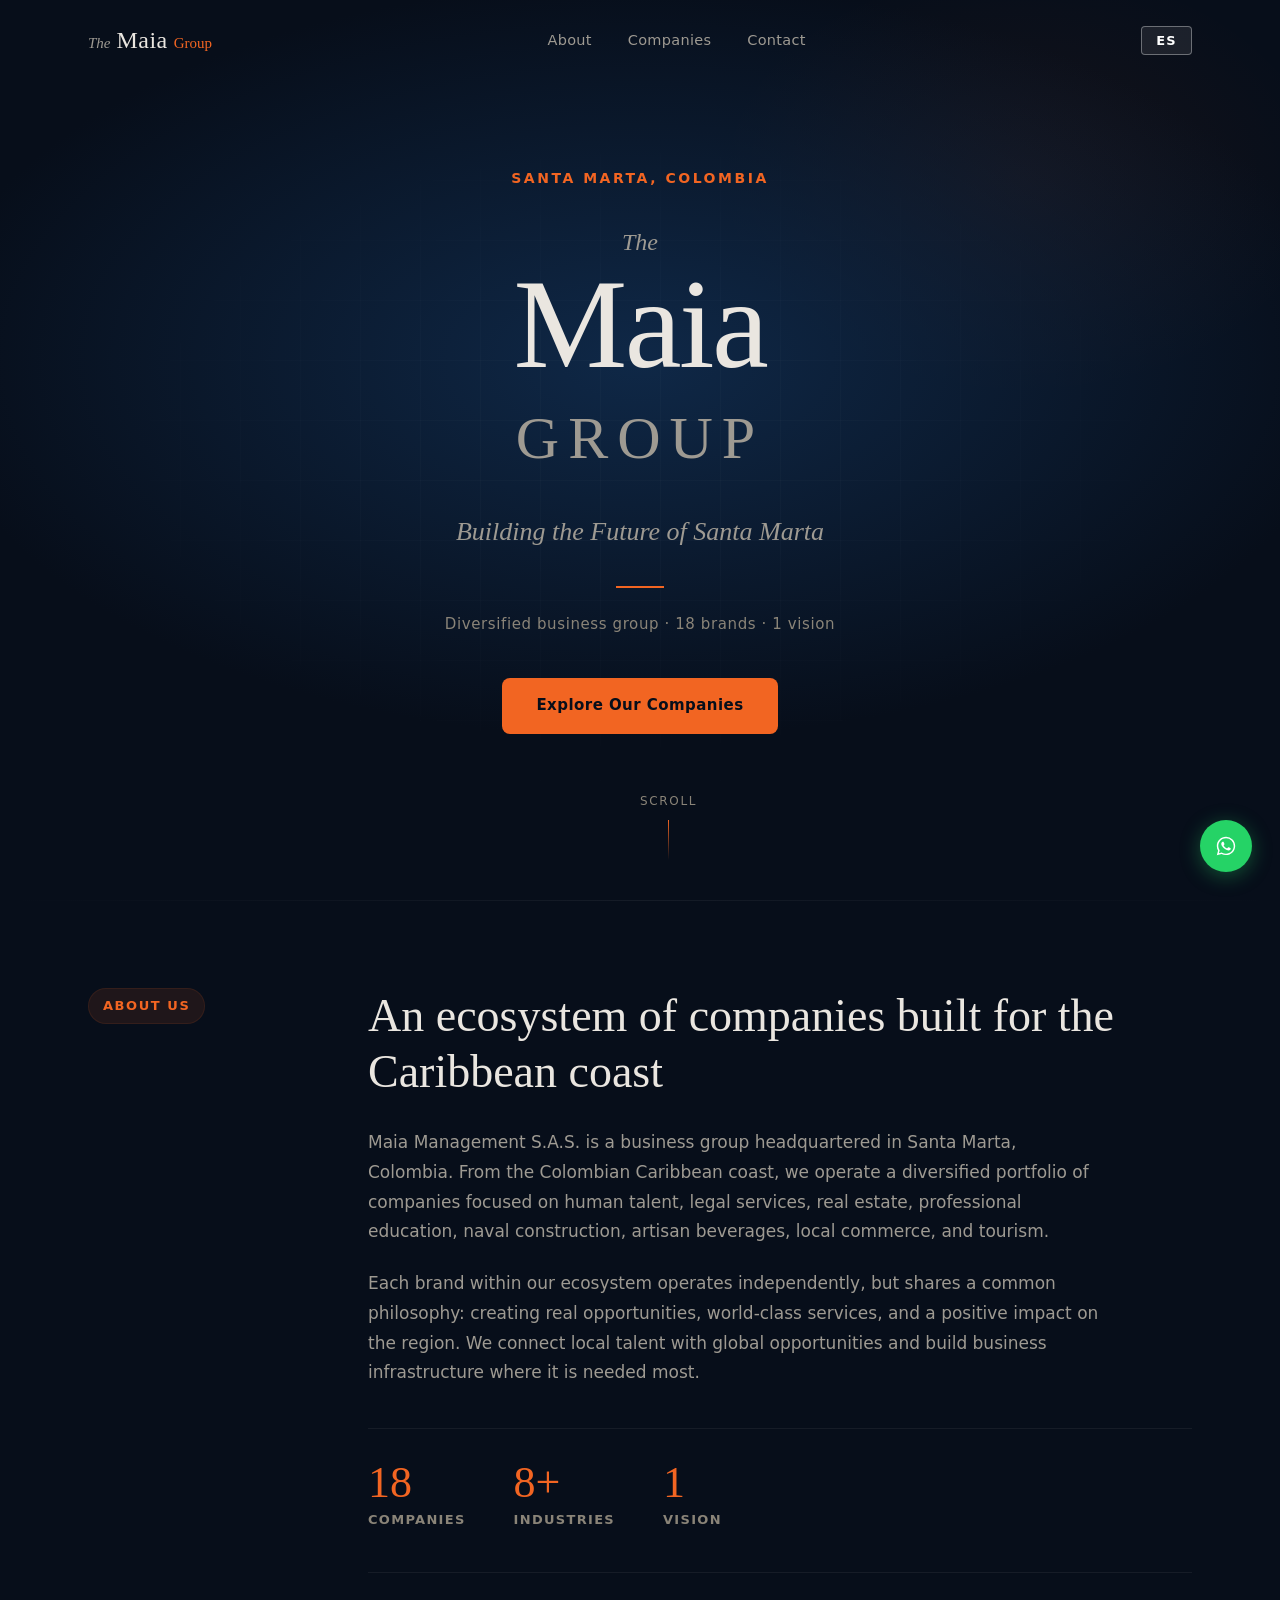
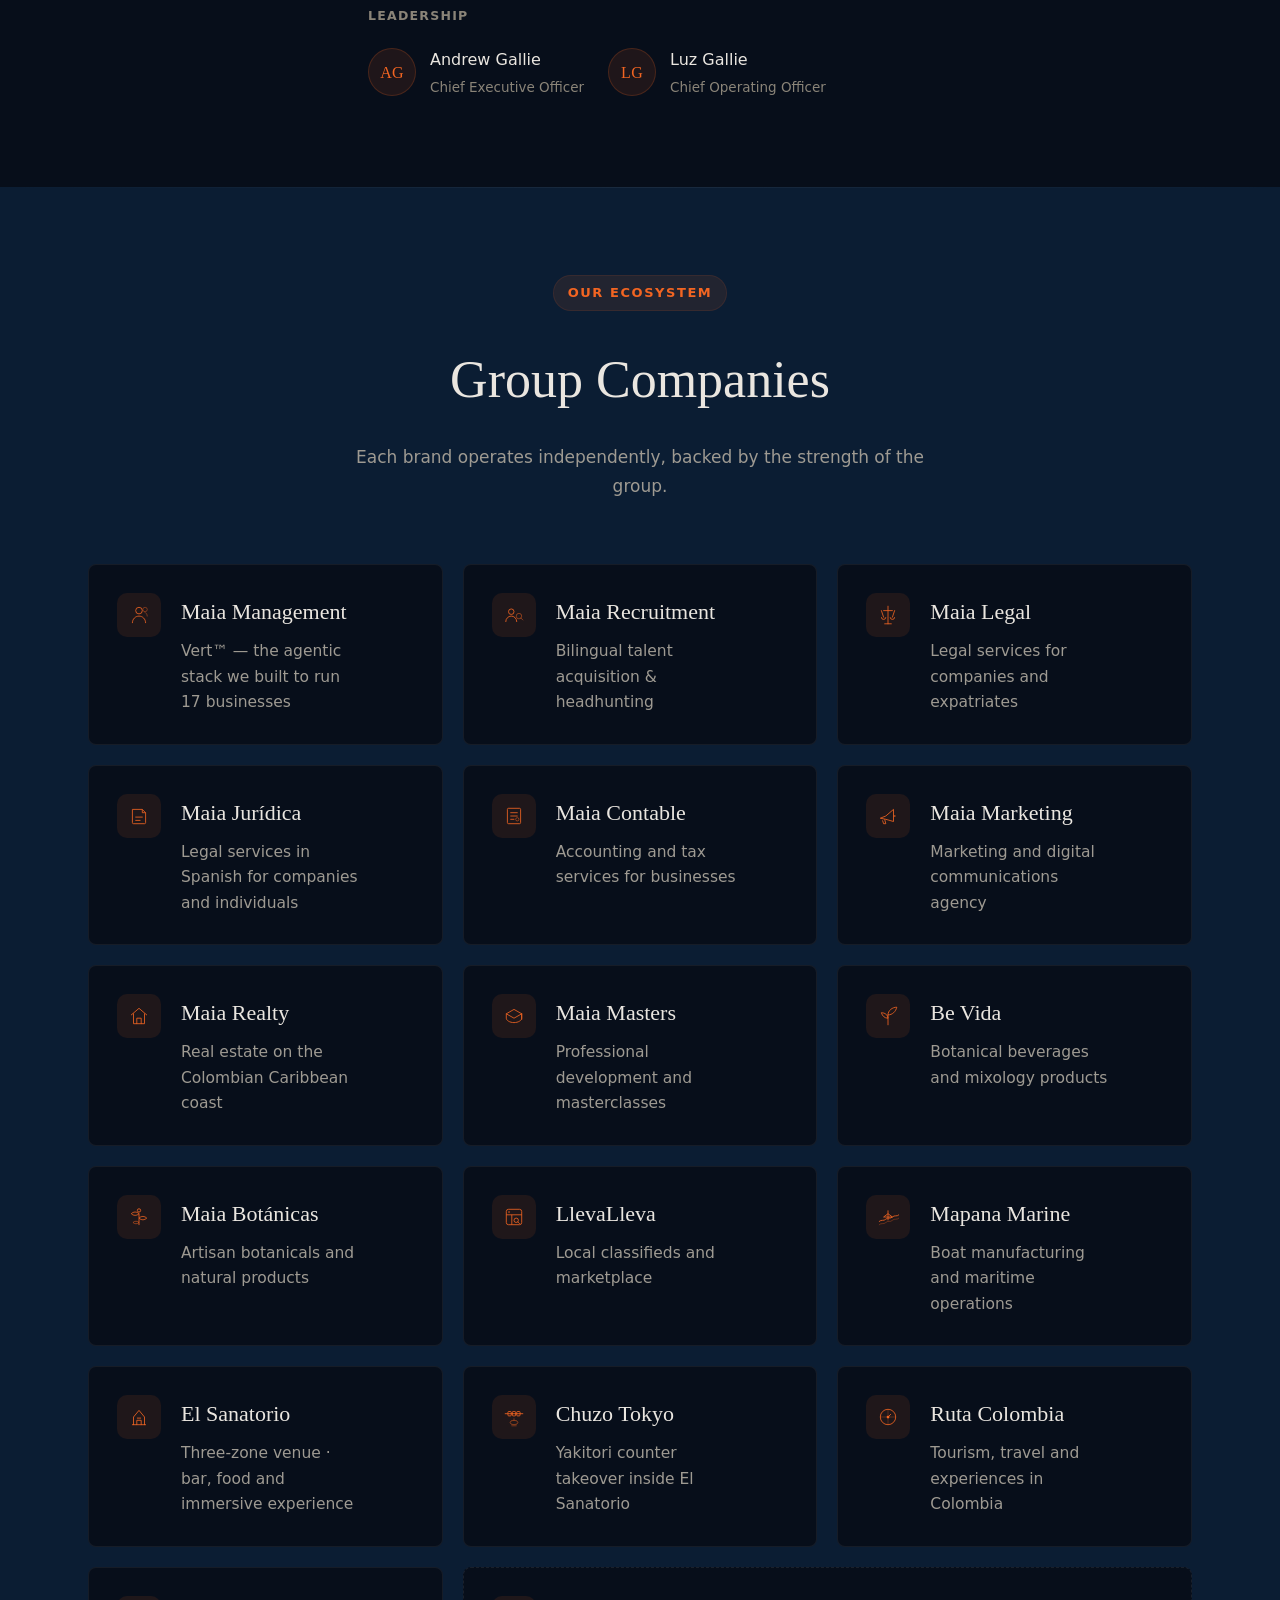
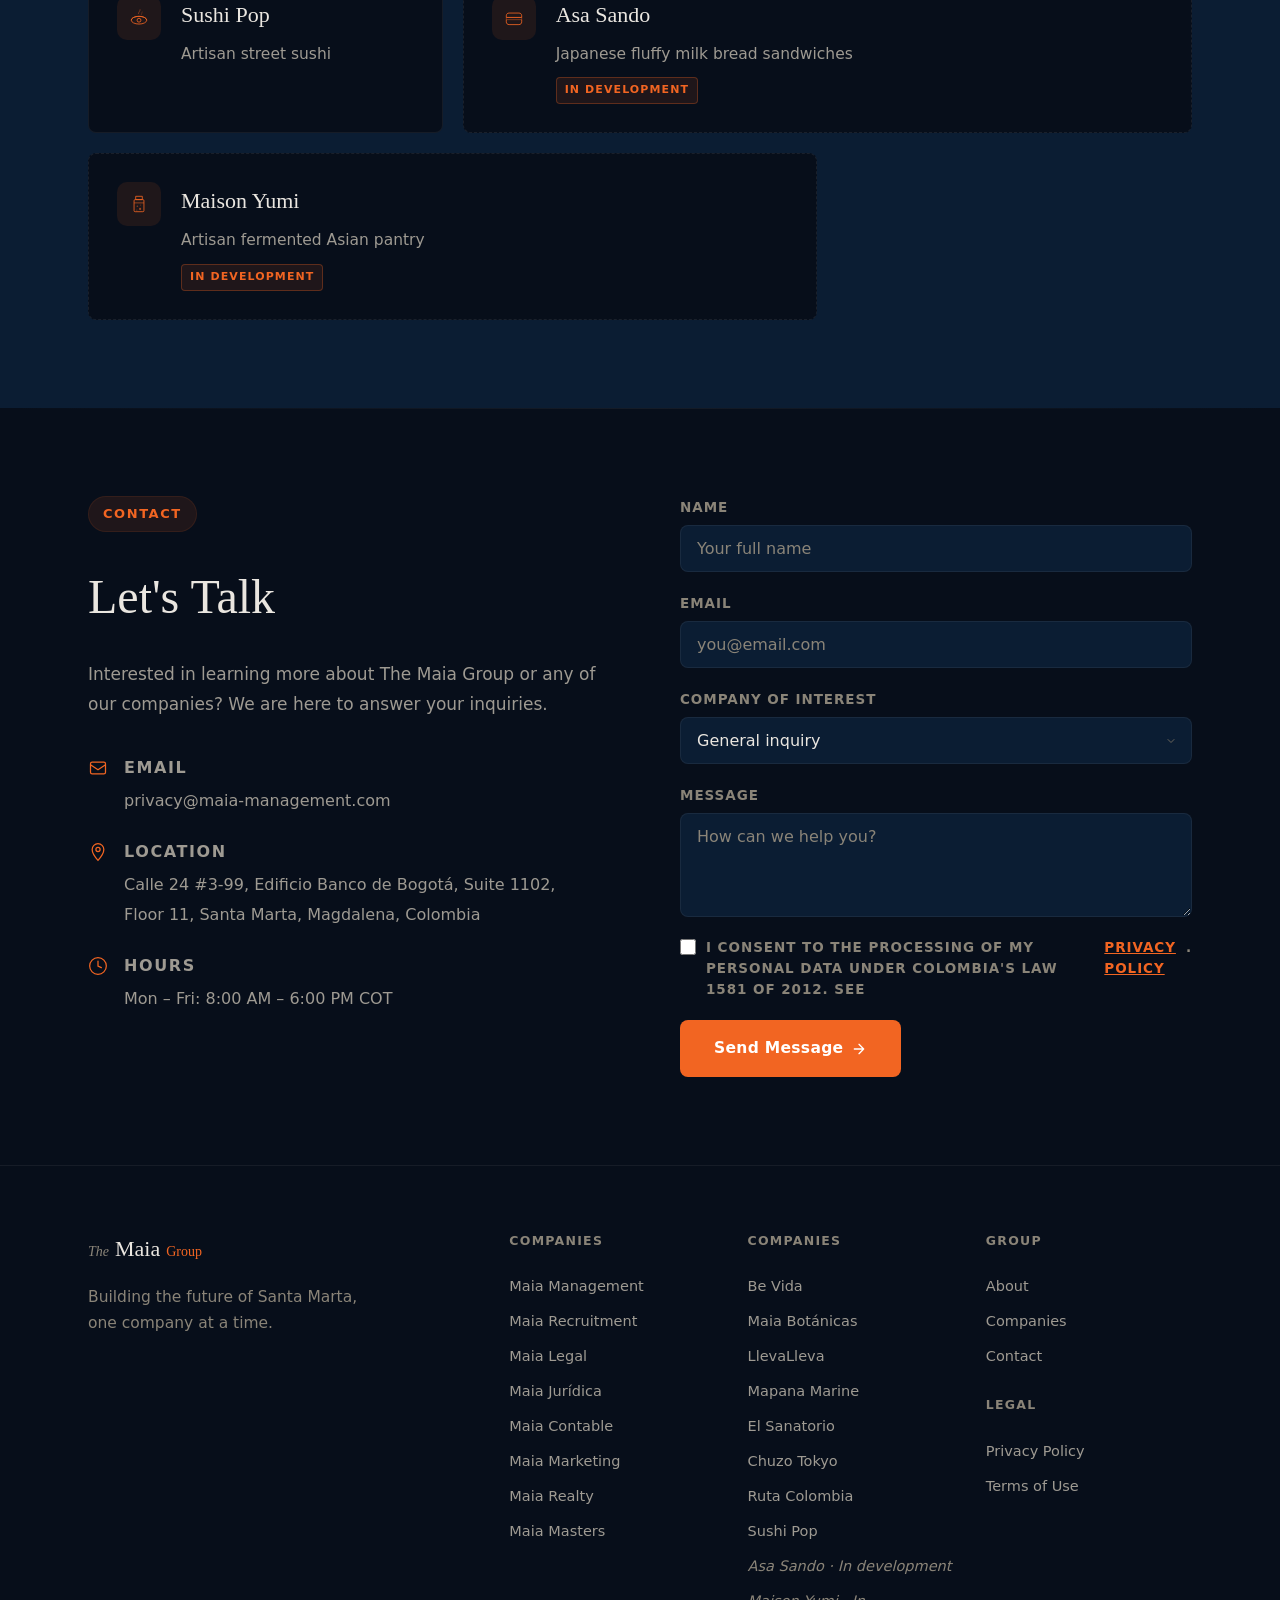
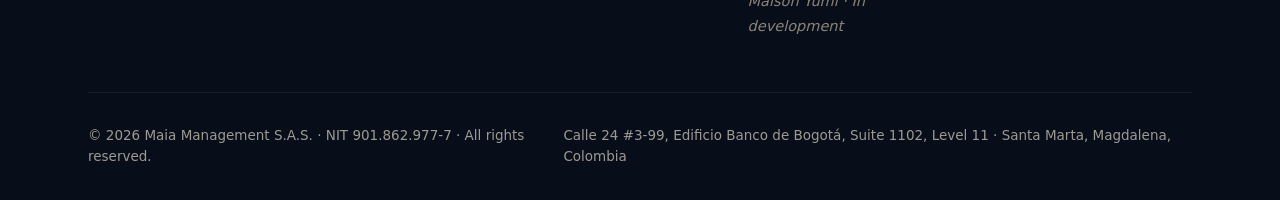
==== commit 6d59c265: "umbrella update: +Chuzo Tokyo +Maia Recruitment +Asa Sando +Maison Yumi; Maia Mgmt → Vert positionin" ====
--- a/en/index.html
+++ b/en/index.html
@@ -2,16 +2,16 @@
 <html lang="en"
       data-title-es="The Maia Group | Construyendo el Futuro de Santa Marta"
       data-title-en="The Maia Group | Building the Future of Santa Marta"
-      data-desc-es="Grupo empresarial diversificado con sede en Santa Marta, Colombia. 16 marcas operando en talento, derecho, contabilidad, marketing, bienes raíces, formación, naval, botánicas, hospitalidad y turismo."
-      data-desc-en="Diversified business group headquartered in Santa Marta, Colombia. 16 brands across talent, legal, accounting, marketing, real estate, education, marine, botanicals, hospitality and tourism."
+      data-desc-es="Grupo empresarial diversificado con sede en Santa Marta, Colombia. 18 marcas operando en talento, derecho, contabilidad, marketing, bienes raíces, formación, naval, botánicas, hospitalidad, gastronomía y turismo."
+      data-desc-en="Diversified business group headquartered in Santa Marta, Colombia. 18 brands across talent, legal, accounting, marketing, real estate, education, marine, botanicals, hospitality, food &amp; tourism."
       data-lang-default="en"
       data-lang-toggle="navigate">
 <head>
 <meta charset="UTF-8">
 <meta name="viewport" content="width=device-width, initial-scale=1.0">
 <title>The Maia Group | Building the Future of Santa Marta</title>
-<meta name="description" content="Diversified business group headquartered in Santa Marta, Colombia. 16 brands across talent, legal, accounting, marketing, real estate, education, marine, botanicals, hospitality and tourism.">
-<meta name="keywords" content="Maia Group, Colombia business group, Santa Marta, holding company Colombia, Maia Management, Maia Legal, Maia Jurídica, Maia Realty, Maia Masters, Maia Contable, Maia Marketing, Maia Botánicas, Mapana Marine, Be Vida, LlevaLleva, El Sanatorio, Ruta Colombia, Sushi Pop">
+<meta name="description" content="Diversified business group headquartered in Santa Marta, Colombia. 18 brands across talent, legal, accounting, marketing, real estate, education, marine, botanicals, hospitality, food &amp; tourism.">
+<meta name="keywords" content="Maia Group, Colombia business group, Santa Marta, holding company Colombia, Maia Management, Vert, Maia Recruitment, Maia Legal, Maia Jurídica, Maia Realty, Maia Masters, Maia Contable, Maia Marketing, Maia Botánicas, Mapana Marine, Be Vida, LlevaLleva, El Sanatorio, Chuzo Tokyo, Ruta Colombia, Sushi Pop, Asa Sando, Maison Yumi">
 <meta name="robots" content="index, follow, max-snippet:-1, max-image-preview:large, max-video-preview:-1">
 <meta name="author" content="Maia Management S.A.S.">
 <link rel="canonical" href="https://the-maia-group.com/en/">
@@ -64,7 +64,7 @@
   "taxID": "901.862.977-7",
   "vatID": "901.862.977-7",
   "identifier": {"@type": "PropertyValue", "propertyID": "NIT", "value": "901.862.977-7"},
-  "description": "Diversified business group headquartered in Santa Marta, Colombia. 16 brands across talent, legal, accounting, marketing, real estate, education, marine, botanicals, hospitality, retail and tourism.",
+  "description": "Diversified business group headquartered in Santa Marta, Colombia. 18 brands across talent, legal, accounting, marketing, real estate, education, marine, botanicals, hospitality, food and tourism.",
   "url": "https://the-maia-group.com",
   "logo": "https://the-maia-group.com/og-image.png",
   "image": "https://the-maia-group.com/og-image.png",
@@ -87,7 +87,7 @@
     {"@type": "Person", "name": "Luz Gallie", "jobTitle": "COO"}
   ],
   "subOrganization": [
-    {"@type": "Organization", "name": "Maia Management", "description": "Bilingual talent acquisition and headhunting", "url": "https://maia-management.com"},
+    {"@type": "Organization", "name": "Maia Management", "description": "Vert — agentic operations stack that runs the Maia portfolio", "url": "https://maia-management.com"},
     {"@type": "Organization", "name": "Maia Legal", "description": "Corporate and immigration legal services", "url": "https://maia-legal.com"},
     {"@type": "Organization", "name": "Maia Jurídica", "description": "Spanish-language legal services for companies and individuals in Colombia", "url": "https://maia-juridica.com"},
     {"@type": "Organization", "name": "Maia Contable", "description": "Accounting and tax services for businesses in Colombia", "url": "https://maia-contable.com"},
@@ -100,7 +100,11 @@
     {"@type": "Organization", "name": "LlevaLleva", "description": "Local classifieds and marketplace in Santa Marta", "url": "https://lleva-lleva.com"},
     {"@type": "Organization", "name": "El Sanatorio", "description": "Three-zone hospitality venue", "url": "https://el-sanatorio.com"},
     {"@type": "Organization", "name": "Ruta Colombia", "description": "Tourism and experiences in Colombia", "url": "https://ruta-colombia.com"},
-    {"@type": "Organization", "name": "Sushi Pop", "description": "Japanese restaurant in Santa Marta"}
+    {"@type": "Organization", "name": "Maia Recruitment", "description": "Bilingual talent acquisition and headhunting", "url": "https://maia-recruitment.com"},
+    {"@type": "Organization", "name": "Chuzo Tokyo", "description": "Yakitori counter takeover inside El Sanatorio", "url": "https://el-sanatorio.com/chuzo-tokyo/"},
+    {"@type": "Organization", "name": "Sushi Pop", "description": "Japanese restaurant in Santa Marta", "url": "https://sushi-pop.com"},
+    {"@type": "Organization", "name": "Asa Sando", "description": "Japanese fluffy milk bread sandwiches"},
+    {"@type": "Organization", "name": "Maison Yumi", "description": "Artisan fermented Asian pantry"}
   ],
   "numberOfEmployees": {"@type": "QuantitativeValue", "minValue": 25},
   "knowsLanguage": ["es", "en"]
@@ -152,7 +156,7 @@
     </h1>
     <p class="hero__tagline" data-i18n="hero.tagline">Building the Future of Santa Marta</p>
     <div class="hero__line"></div>
-    <p class="hero__sub" data-i18n="hero.sub">Diversified business group &middot; 16 brands &middot; 1 vision</p>
+    <p class="hero__sub" data-i18n="hero.sub">Diversified business group &middot; 18 brands &middot; 1 vision</p>
     <a href="#empresas" class="hero__cta" data-i18n="hero.cta">Explore Our Companies</a>
   </div>
   <div class="hero__scroll">
@@ -182,7 +186,7 @@
         </p>
         <div class="about__stats">
           <div class="stat">
-            <span class="stat__number">16</span>
+            <span class="stat__number">18</span>
             <span class="stat__label" data-i18n="stat.companies">Companies</span>
           </div>
           <div class="stat">
@@ -241,13 +245,31 @@
         </div>
         <div class="brand-card__content">
           <h3 class="brand-card__name">Maia Management</h3>
-          <p class="brand-card__desc" data-i18n="brand.management.desc">Bilingual talent acquisition &amp; headhunting</p>
-        </div>
-        <div class="brand-card__arrow">
-          <svg viewBox="0 0 24 24" fill="none" stroke="currentColor" stroke-width="1.5" stroke-linecap="round" stroke-linejoin="round"><path d="M7 17L17 7M17 7H7M17 7v10"/></svg>
-        </div>
-      </a>
-
+          <p class="brand-card__desc" data-i18n="brand.management.desc">Vert™ — the agentic stack we built to run 17 businesses</p>
+        </div>
+        <div class="brand-card__arrow">
+          <svg viewBox="0 0 24 24" fill="none" stroke="currentColor" stroke-width="1.5" stroke-linecap="round" stroke-linejoin="round"><path d="M7 17L17 7M17 7H7M17 7v10"/></svg>
+        </div>
+      </a>
+
+      <!-- Maia Recruitment -->
+      <a href="https://maia-recruitment.com" target="_blank" rel="noopener" class="brand-card" data-accent="recruitment">
+        <div class="brand-card__icon">
+          <svg viewBox="0 0 40 40" fill="none" xmlns="http://www.w3.org/2000/svg">
+            <circle cx="15" cy="14" r="5" stroke="currentColor" stroke-width="1.5"/>
+            <path d="M5 32c0-5.523 4.477-10 10-10s10 4.477 10 10" stroke="currentColor" stroke-width="1.5" stroke-linecap="round"/>
+            <circle cx="29" cy="22" r="5" stroke="currentColor" stroke-width="1.5" opacity="0.6"/>
+            <path d="M32.5 25.5L36 29" stroke="currentColor" stroke-width="1.5" stroke-linecap="round" opacity="0.6"/>
+          </svg>
+        </div>
+        <div class="brand-card__content">
+          <h3 class="brand-card__name">Maia Recruitment</h3>
+          <p class="brand-card__desc" data-i18n="brand.recruitment.desc">Bilingual talent acquisition &amp; headhunting</p>
+        </div>
+        <div class="brand-card__arrow">
+          <svg viewBox="0 0 24 24" fill="none" stroke="currentColor" stroke-width="1.5" stroke-linecap="round" stroke-linejoin="round"><path d="M7 17L17 7M17 7H7M17 7v10"/></svg>
+        </div>
+      </a>
       <!-- Maia Legal -->
       <a href="https://maia-legal.com" target="_blank" rel="noopener" class="brand-card" data-accent="legal">
         <div class="brand-card__icon">
@@ -453,6 +475,26 @@
         </div>
       </a>
 
+      <!-- Chuzo Tokyo -->
+      <a href="https://el-sanatorio.com/chuzo-tokyo/" target="_blank" rel="noopener" class="brand-card" data-accent="chuzo">
+        <div class="brand-card__icon">
+          <svg viewBox="0 0 40 40" fill="none" xmlns="http://www.w3.org/2000/svg">
+            <line x1="4" y1="14" x2="36" y2="14" stroke="currentColor" stroke-width="1.5" stroke-linecap="round"/>
+            <rect x="9" y="10" width="6" height="8" rx="1.5" stroke="currentColor" stroke-width="1.5"/>
+            <rect x="17" y="10" width="6" height="8" rx="1.5" stroke="currentColor" stroke-width="1.5"/>
+            <rect x="25" y="10" width="6" height="8" rx="1.5" stroke="currentColor" stroke-width="1.5"/>
+            <ellipse cx="20" cy="30" rx="7" ry="4" stroke="currentColor" stroke-width="1.5" opacity="0.6"/>
+            <path d="M20 26v-3M16 36h8" stroke="currentColor" stroke-width="1.5" stroke-linecap="round" opacity="0.5"/>
+          </svg>
+        </div>
+        <div class="brand-card__content">
+          <h3 class="brand-card__name">Chuzo Tokyo</h3>
+          <p class="brand-card__desc" data-i18n="brand.chuzo.desc">Yakitori counter takeover inside El Sanatorio</p>
+        </div>
+        <div class="brand-card__arrow">
+          <svg viewBox="0 0 24 24" fill="none" stroke="currentColor" stroke-width="1.5" stroke-linecap="round" stroke-linejoin="round"><path d="M7 17L17 7M17 7H7M17 7v10"/></svg>
+        </div>
+      </a>
       <!-- Ruta Colombia -->
       <a href="https://ruta-colombia.com" target="_blank" rel="noopener" class="brand-card" data-accent="ruta">
         <div class="brand-card__icon">
@@ -473,7 +515,7 @@
       </a>
 
       <!-- Sushi Pop -->
-      <div class="brand-card brand-card--soon" data-accent="sushi">
+      <a href="https://sushi-pop.com" target="_blank" rel="noopener" class="brand-card" data-accent="sushi">
         <div class="brand-card__icon">
           <svg viewBox="0 0 40 40" fill="none" xmlns="http://www.w3.org/2000/svg">
             <ellipse cx="20" cy="24" rx="14" ry="7" stroke="currentColor" stroke-width="1.5"/>
@@ -485,7 +527,45 @@
         </div>
         <div class="brand-card__content">
           <h3 class="brand-card__name">Sushi Pop</h3>
-          <p class="brand-card__desc" data-i18n="brand.sushi.desc">Artisan street sushi &middot; In development</p>
+          <p class="brand-card__desc" data-i18n="brand.sushi.desc">Artisan street sushi</p>
+        </div>
+        <div class="brand-card__arrow">
+          <svg viewBox="0 0 24 24" fill="none" stroke="currentColor" stroke-width="1.5" stroke-linecap="round" stroke-linejoin="round"><path d="M7 17L17 7M17 7H7M17 7v10"/></svg>
+        </div>
+      </a>
+
+      <!-- Asa Sando -->
+      <div class="brand-card brand-card--soon" data-accent="asasando">
+        <div class="brand-card__icon">
+          <svg viewBox="0 0 40 40" fill="none" xmlns="http://www.w3.org/2000/svg">
+            <path d="M6 16c0-3 2-5 5-5h18c3 0 5 2 5 5v3H6v-3z" stroke="currentColor" stroke-width="1.5" stroke-linejoin="round"/>
+            <path d="M6 19h28v4H6v-4z" stroke="currentColor" stroke-width="1.5" opacity="0.5"/>
+            <path d="M6 23v4c0 3 2 5 5 5h18c3 0 5-2 5-5v-4" stroke="currentColor" stroke-width="1.5" stroke-linejoin="round"/>
+          </svg>
+        </div>
+        <div class="brand-card__content">
+          <h3 class="brand-card__name">Asa Sando</h3>
+          <p class="brand-card__desc" data-i18n="brand.asasando.desc">Japanese fluffy milk bread sandwiches</p>
+          <span class="brand-card__tag brand-card__tag--soon" data-i18n="brand.coming-soon">In development</span>
+        </div>
+      </div>
+
+      <!-- Maison Yumi -->
+      <div class="brand-card brand-card--soon" data-accent="maisonyumi">
+        <div class="brand-card__icon">
+          <svg viewBox="0 0 40 40" fill="none" xmlns="http://www.w3.org/2000/svg">
+            <path d="M14 6h12v6h-12z" stroke="currentColor" stroke-width="1.5" stroke-linejoin="round"/>
+            <rect x="11" y="12" width="18" height="22" rx="2" stroke="currentColor" stroke-width="1.5"/>
+            <path d="M11 18h18" stroke="currentColor" stroke-width="1.5" opacity="0.7"/>
+            <circle cx="17" cy="24" r="1.5" fill="currentColor" opacity="0.5"/>
+            <circle cx="23" cy="22" r="1" fill="currentColor" opacity="0.4"/>
+            <circle cx="22" cy="29" r="2" fill="currentColor" opacity="0.6"/>
+            <circle cx="16" cy="31" r="1.2" fill="currentColor" opacity="0.4"/>
+          </svg>
+        </div>
+        <div class="brand-card__content">
+          <h3 class="brand-card__name">Maison Yumi</h3>
+          <p class="brand-card__desc" data-i18n="brand.maisonyumi.desc">Artisan fermented Asian pantry</p>
           <span class="brand-card__tag brand-card__tag--soon" data-i18n="brand.coming-soon">In development</span>
         </div>
       </div>
@@ -561,7 +641,11 @@
               <option value="marine">Mapana Marine</option>
               <option value="sanatorio">El Sanatorio</option>
               <option value="ruta">Ruta Colombia</option>
+              <option value="recruitment">Maia Recruitment</option>
+              <option value="chuzo">Chuzo Tokyo</option>
               <option value="sushi">Sushi Pop</option>
+              <option value="asasando">Asa Sando</option>
+              <option value="maisonyumi">Maison Yumi</option>
             </select>
           </div>
           <div class="form-group">
@@ -600,6 +684,7 @@
         <div class="footer__col">
           <h3 data-i18n="footer.companies">Companies</h3>
           <a href="https://maia-management.com" target="_blank" rel="noopener">Maia Management</a>
+          <a href="https://maia-recruitment.com" target="_blank" rel="noopener">Maia Recruitment</a>
           <a href="https://maia-legal.com" target="_blank" rel="noopener">Maia Legal</a>
           <a href="https://maia-juridica.com" target="_blank" rel="noopener">Maia Jurídica</a>
           <a href="https://maia-contable.com" target="_blank" rel="noopener">Maia Contable</a>
@@ -614,8 +699,11 @@
           <a href="https://lleva-lleva.com" target="_blank" rel="noopener">LlevaLleva</a>
           <a href="https://mapana-marine.com" target="_blank" rel="noopener">Mapana Marine</a>
           <a href="https://el-sanatorio.com" target="_blank" rel="noopener">El Sanatorio</a>
+          <a href="https://el-sanatorio.com/chuzo-tokyo/" target="_blank" rel="noopener">Chuzo Tokyo</a>
           <a href="https://ruta-colombia.com" target="_blank" rel="noopener">Ruta Colombia</a>
-          <span class="footer__soon">Sushi Pop &middot; <em data-i18n="brand.coming-soon">In development</em></span>
+          <a href="https://sushi-pop.com" target="_blank" rel="noopener">Sushi Pop</a>
+          <span class="footer__soon">Asa Sando &middot; <em data-i18n="brand.coming-soon">In development</em></span>
+          <span class="footer__soon">Maison Yumi &middot; <em data-i18n="brand.coming-soon">In development</em></span>
         </div>
         <div class="footer__col">
           <h3 data-i18n="footer.group">Group</h3>
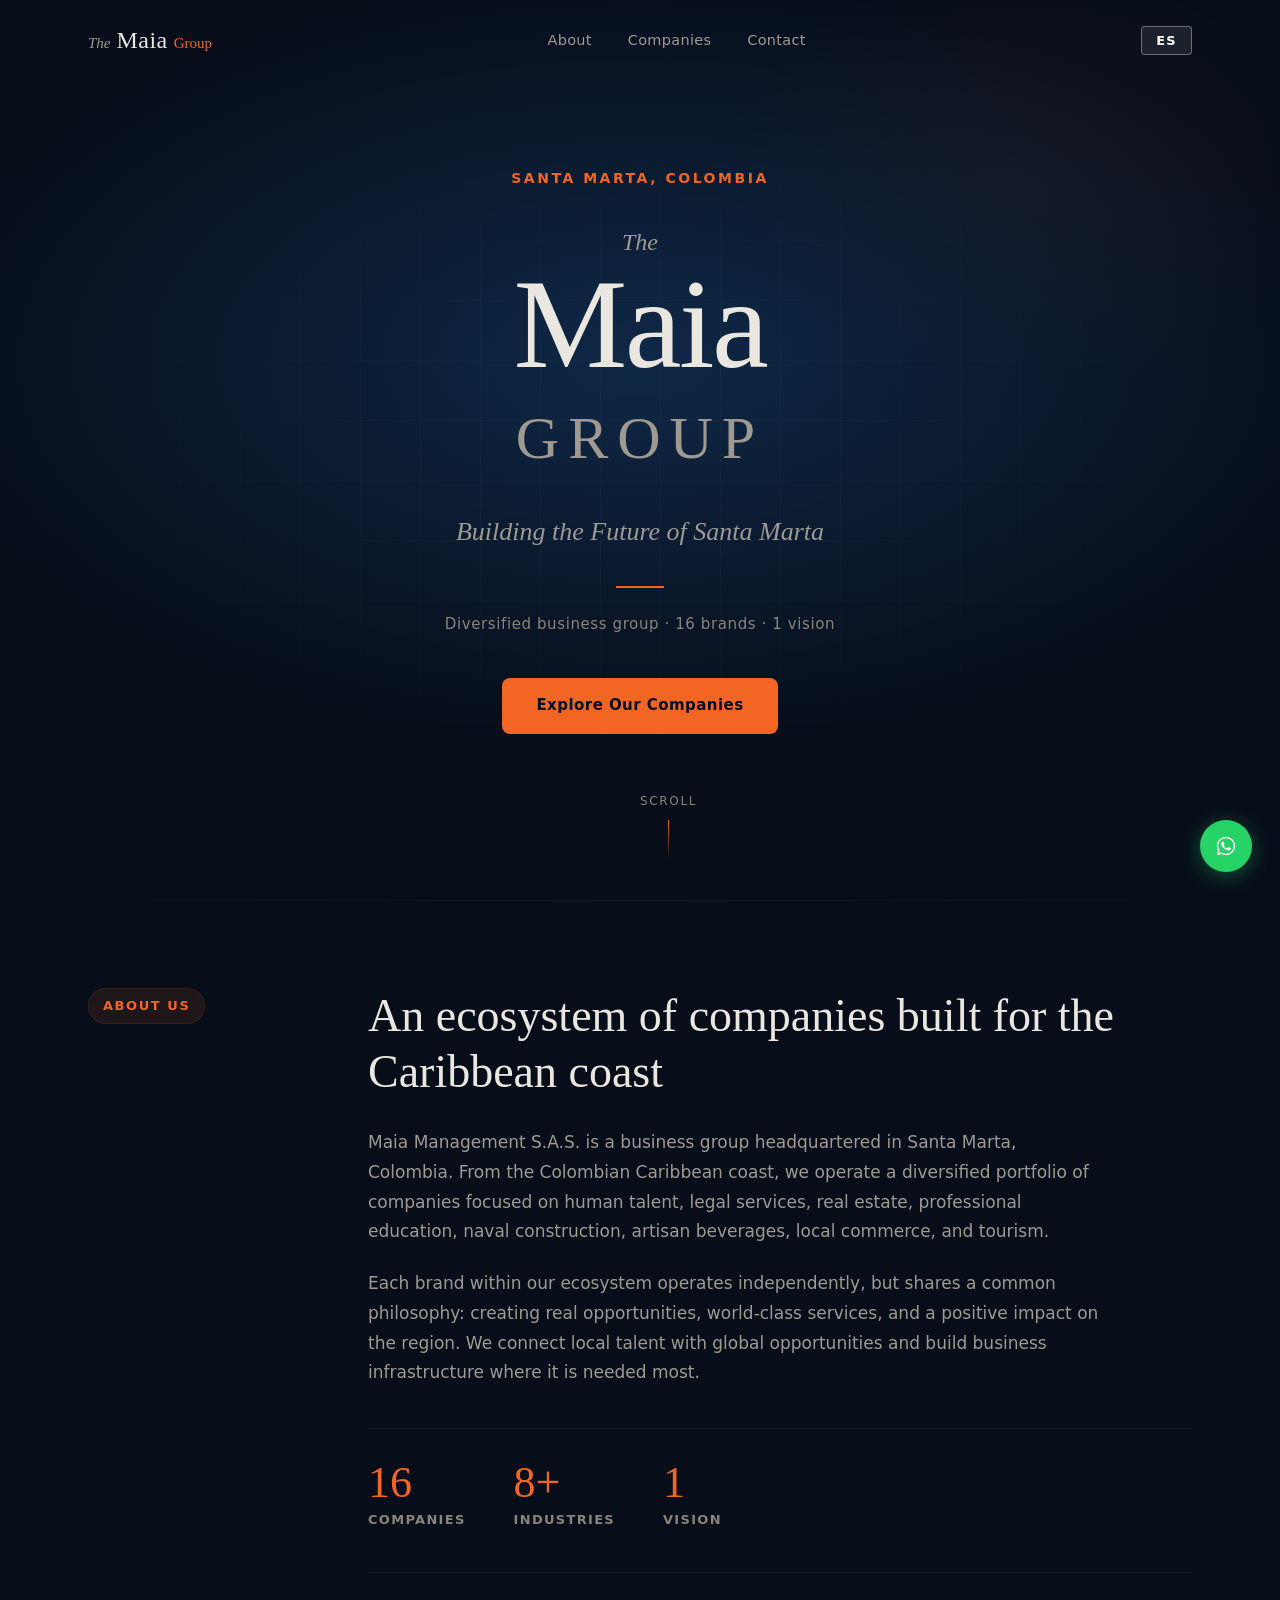
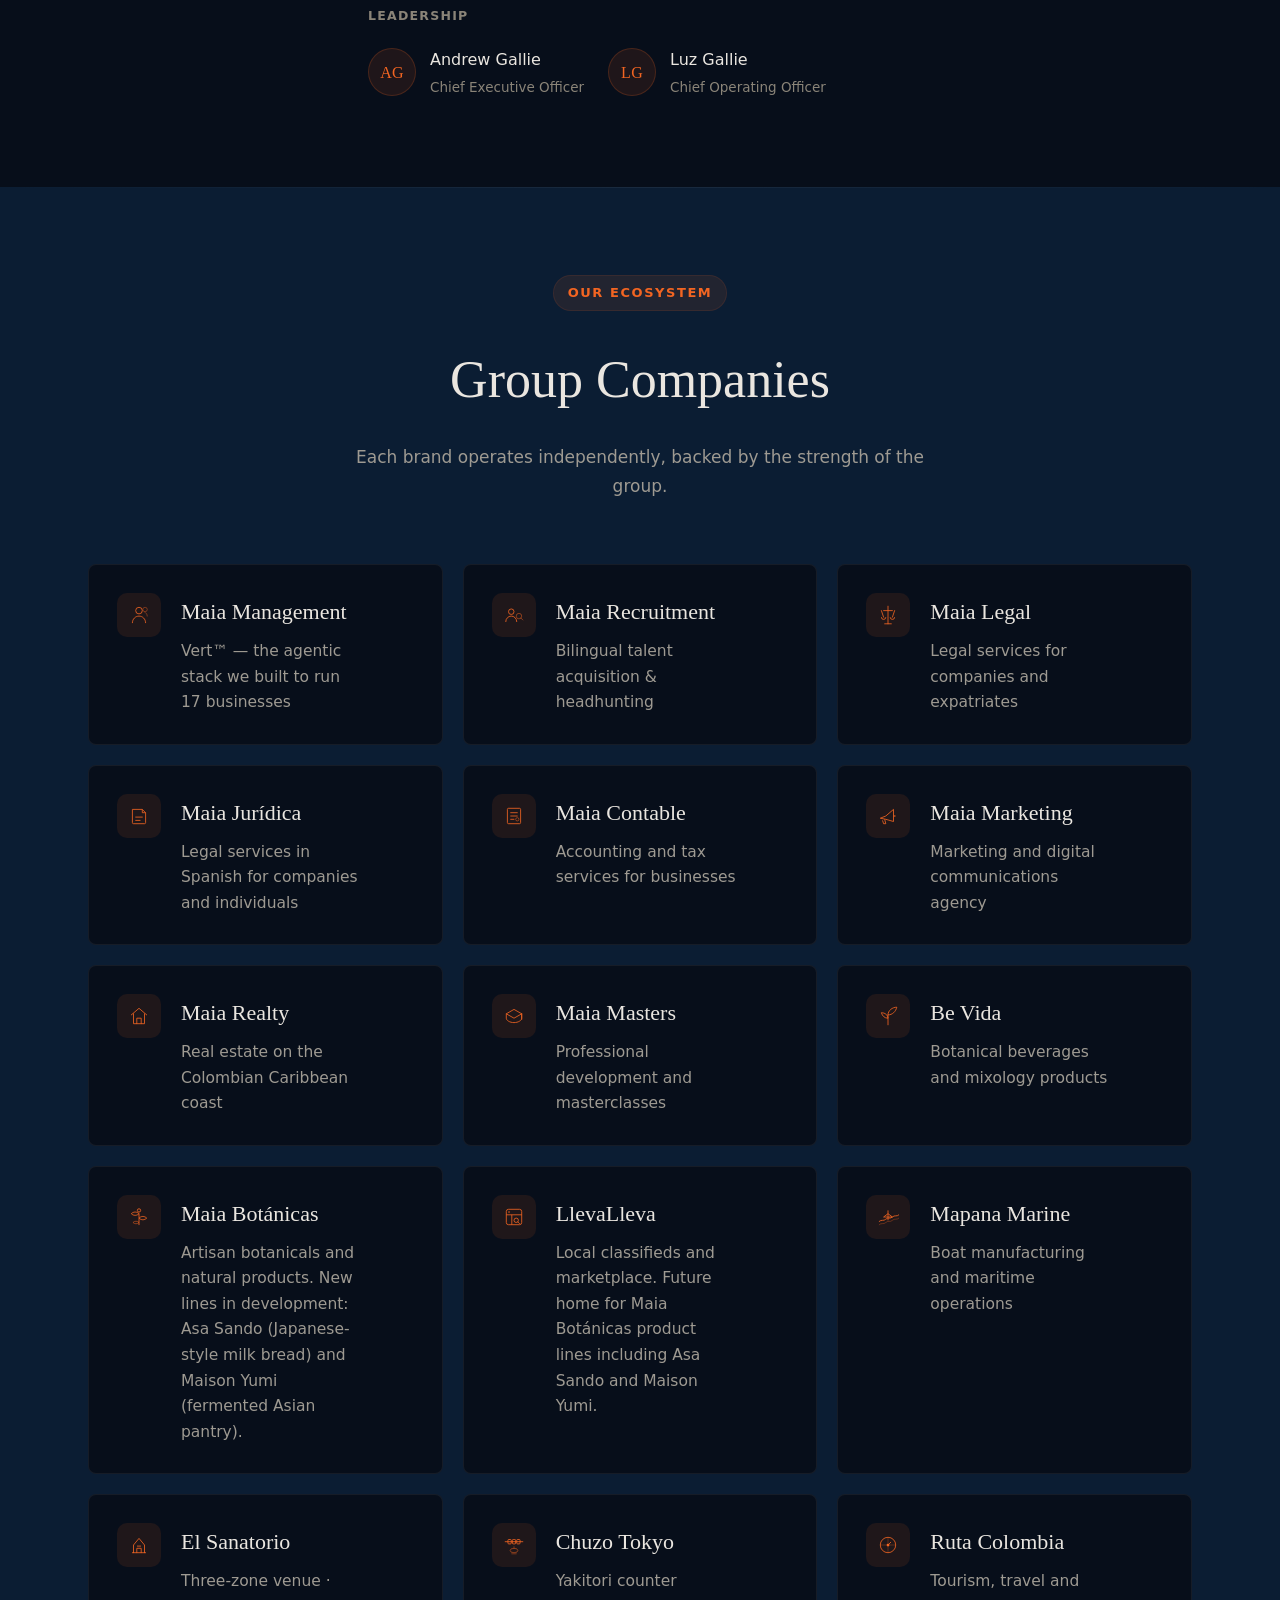
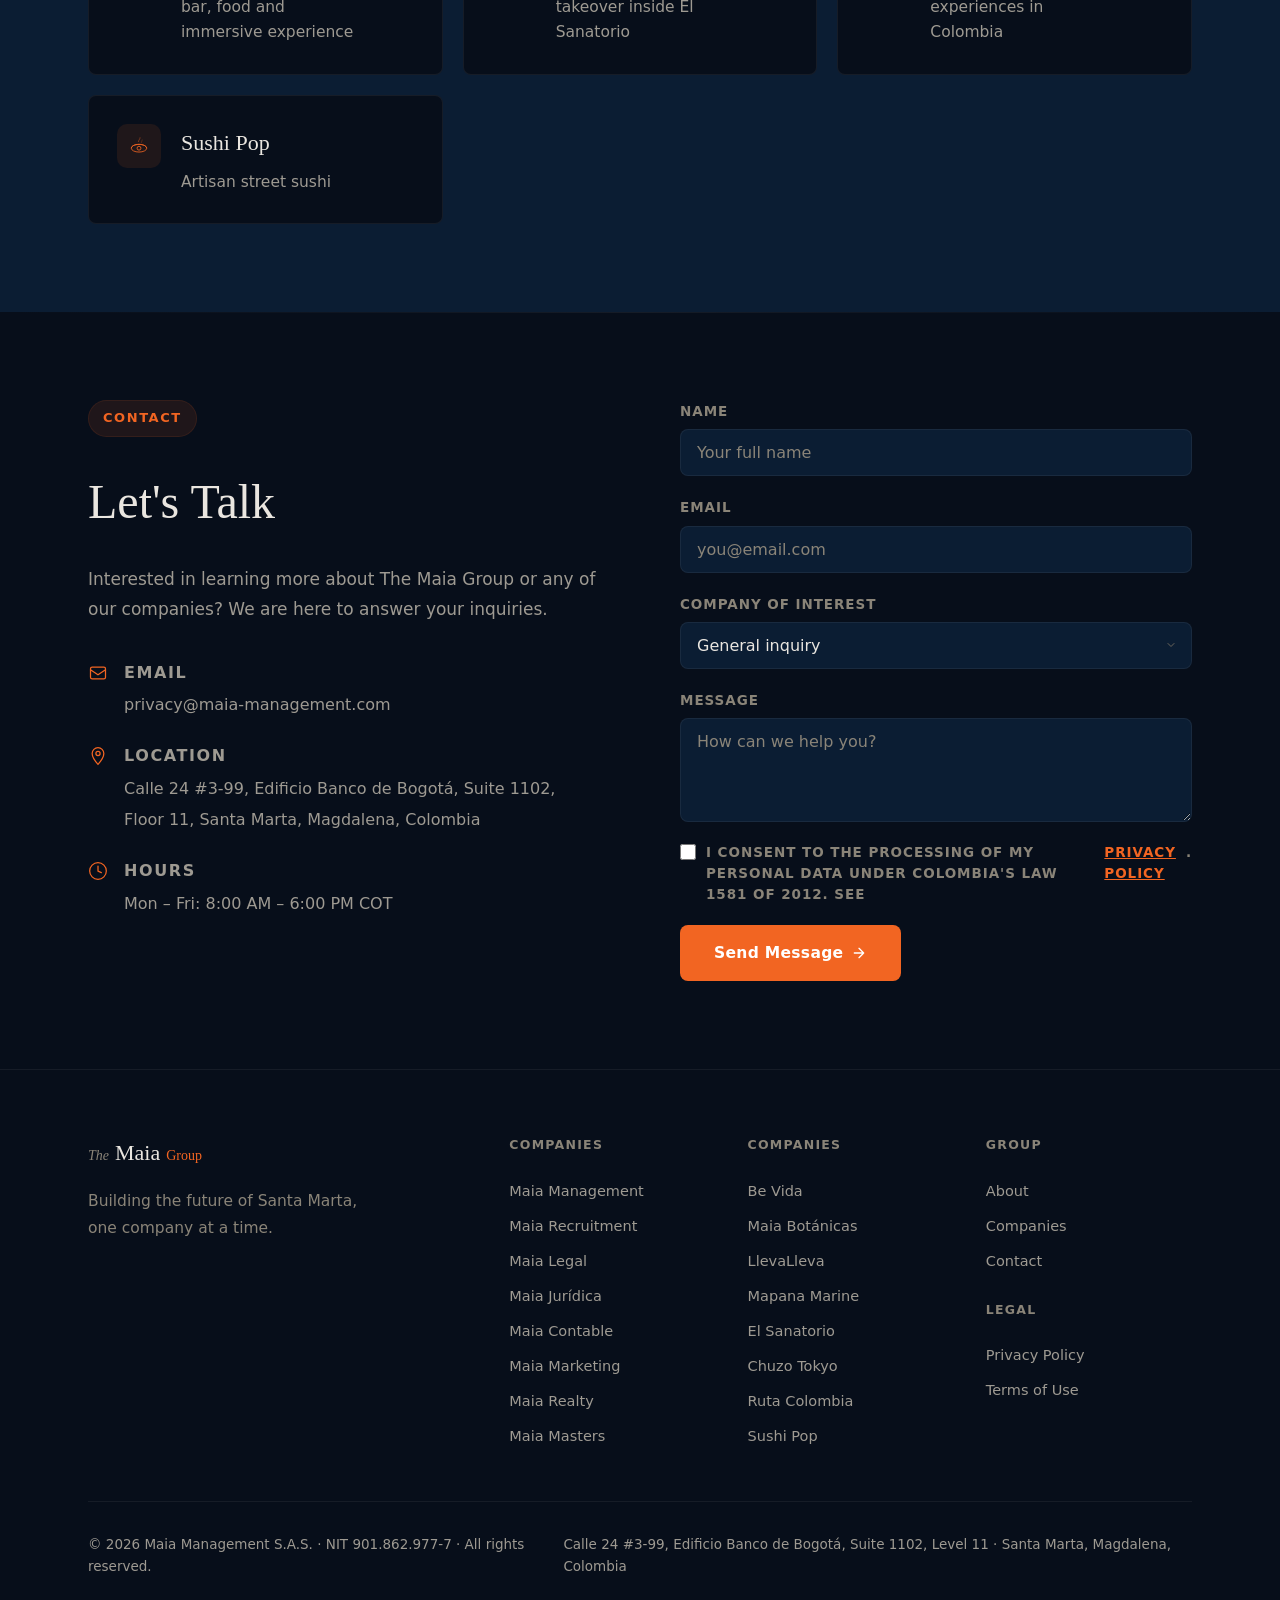
==== commit 18392539: "umbrella revert: Asa Sando + Maison Yumi are Botánicas product lines, not standalone brands; back to" ====
--- a/en/index.html
+++ b/en/index.html
@@ -1,17 +1,17 @@
-<!DOCTYPE html>
+﻿<!DOCTYPE html>
 <html lang="en"
       data-title-es="The Maia Group | Construyendo el Futuro de Santa Marta"
       data-title-en="The Maia Group | Building the Future of Santa Marta"
-      data-desc-es="Grupo empresarial diversificado con sede en Santa Marta, Colombia. 18 marcas operando en talento, derecho, contabilidad, marketing, bienes raíces, formación, naval, botánicas, hospitalidad, gastronomía y turismo."
-      data-desc-en="Diversified business group headquartered in Santa Marta, Colombia. 18 brands across talent, legal, accounting, marketing, real estate, education, marine, botanicals, hospitality, food &amp; tourism."
+      data-desc-es="Grupo empresarial diversificado con sede en Santa Marta, Colombia. 16 marcas operando en talento, derecho, contabilidad, marketing, bienes raíces, formación, naval, botánicas, hospitalidad, gastronomía y turismo."
+      data-desc-en="Diversified business group headquartered in Santa Marta, Colombia. 16 brands across talent, legal, accounting, marketing, real estate, education, marine, botanicals, hospitality, food &amp; tourism."
       data-lang-default="en"
       data-lang-toggle="navigate">
 <head>
 <meta charset="UTF-8">
 <meta name="viewport" content="width=device-width, initial-scale=1.0">
 <title>The Maia Group | Building the Future of Santa Marta</title>
-<meta name="description" content="Diversified business group headquartered in Santa Marta, Colombia. 18 brands across talent, legal, accounting, marketing, real estate, education, marine, botanicals, hospitality, food &amp; tourism.">
-<meta name="keywords" content="Maia Group, Colombia business group, Santa Marta, holding company Colombia, Maia Management, Vert, Maia Recruitment, Maia Legal, Maia Jurídica, Maia Realty, Maia Masters, Maia Contable, Maia Marketing, Maia Botánicas, Mapana Marine, Be Vida, LlevaLleva, El Sanatorio, Chuzo Tokyo, Ruta Colombia, Sushi Pop, Asa Sando, Maison Yumi">
+<meta name="description" content="Diversified business group headquartered in Santa Marta, Colombia. 16 brands across talent, legal, accounting, marketing, real estate, education, marine, botanicals, hospitality, food &amp; tourism.">
+<meta name="keywords" content="Maia Group, Colombia business group, Santa Marta, holding company Colombia, Maia Management, Vert, Maia Recruitment, Maia Legal, Maia Jurídica, Maia Realty, Maia Masters, Maia Contable, Maia Marketing, Maia Botánicas, Mapana Marine, Be Vida, LlevaLleva, El Sanatorio, Chuzo Tokyo, Ruta Colombia, Sushi Pop">
 <meta name="robots" content="index, follow, max-snippet:-1, max-image-preview:large, max-video-preview:-1">
 <meta name="author" content="Maia Management S.A.S.">
 <link rel="canonical" href="https://the-maia-group.com/en/">
@@ -64,7 +64,7 @@
   "taxID": "901.862.977-7",
   "vatID": "901.862.977-7",
   "identifier": {"@type": "PropertyValue", "propertyID": "NIT", "value": "901.862.977-7"},
-  "description": "Diversified business group headquartered in Santa Marta, Colombia. 18 brands across talent, legal, accounting, marketing, real estate, education, marine, botanicals, hospitality, food and tourism.",
+  "description": "Diversified business group headquartered in Santa Marta, Colombia. 16 brands across talent, legal, accounting, marketing, real estate, education, marine, botanicals, hospitality, food and tourism.",
   "url": "https://the-maia-group.com",
   "logo": "https://the-maia-group.com/og-image.png",
   "image": "https://the-maia-group.com/og-image.png",
@@ -96,15 +96,13 @@
     {"@type": "EducationalOrganization", "name": "Maia Masters Academy", "description": "Short professional development courses in Santa Marta", "url": "https://maia-masters.com"},
     {"@type": "Organization", "name": "Mapana Marine", "description": "RIB boat manufacturing and maritime operations", "url": "https://mapana-marine.com"},
     {"@type": "Organization", "name": "Be Vida", "description": "Artisan botanical beverages", "url": "https://be-vida.com"},
-    {"@type": "Organization", "name": "Maia Botánicas", "description": "Artisan botanicals and natural products", "url": "https://maia-botanicas.com"},
-    {"@type": "Organization", "name": "LlevaLleva", "description": "Local classifieds and marketplace in Santa Marta", "url": "https://lleva-lleva.com"},
+    {"@type": "Organization", "name": "Maia Botánicas", "description": "Artisan botanicals and natural products. New lines in development: Asa Sando and Maison Yumi", "url": "https://maia-botanicas.com"},
+    {"@type": "Organization", "name": "LlevaLleva", "description": "Local classifieds and marketplace in Santa Marta. Future home for Maia Botánicas product lines (Asa Sando, Maison Yumi)", "url": "https://lleva-lleva.com"},
     {"@type": "Organization", "name": "El Sanatorio", "description": "Three-zone hospitality venue", "url": "https://el-sanatorio.com"},
     {"@type": "Organization", "name": "Ruta Colombia", "description": "Tourism and experiences in Colombia", "url": "https://ruta-colombia.com"},
     {"@type": "Organization", "name": "Maia Recruitment", "description": "Bilingual talent acquisition and headhunting", "url": "https://maia-recruitment.com"},
     {"@type": "Organization", "name": "Chuzo Tokyo", "description": "Yakitori counter takeover inside El Sanatorio", "url": "https://el-sanatorio.com/chuzo-tokyo/"},
-    {"@type": "Organization", "name": "Sushi Pop", "description": "Japanese restaurant in Santa Marta", "url": "https://sushi-pop.com"},
-    {"@type": "Organization", "name": "Asa Sando", "description": "Japanese fluffy milk bread sandwiches"},
-    {"@type": "Organization", "name": "Maison Yumi", "description": "Artisan fermented Asian pantry"}
+    {"@type": "Organization", "name": "Sushi Pop", "description": "Japanese restaurant in Santa Marta", "url": "https://sushi-pop.com"}
   ],
   "numberOfEmployees": {"@type": "QuantitativeValue", "minValue": 25},
   "knowsLanguage": ["es", "en"]
@@ -156,7 +154,7 @@
     </h1>
     <p class="hero__tagline" data-i18n="hero.tagline">Building the Future of Santa Marta</p>
     <div class="hero__line"></div>
-    <p class="hero__sub" data-i18n="hero.sub">Diversified business group &middot; 18 brands &middot; 1 vision</p>
+    <p class="hero__sub" data-i18n="hero.sub">Diversified business group &middot; 16 brands &middot; 1 vision</p>
     <a href="#empresas" class="hero__cta" data-i18n="hero.cta">Explore Our Companies</a>
   </div>
   <div class="hero__scroll">
@@ -186,7 +184,7 @@
         </p>
         <div class="about__stats">
           <div class="stat">
-            <span class="stat__number">18</span>
+            <span class="stat__number">16</span>
             <span class="stat__label" data-i18n="stat.companies">Companies</span>
           </div>
           <div class="stat">
@@ -410,7 +408,7 @@
         </div>
         <div class="brand-card__content">
           <h3 class="brand-card__name">Maia Botánicas</h3>
-          <p class="brand-card__desc" data-i18n="brand.botanicas.desc">Artisan botanicals and natural products</p>
+          <p class="brand-card__desc" data-i18n="brand.botanicas.desc">Artisan botanicals and natural products. New lines in development: Asa Sando (Japanese-style milk bread) and Maison Yumi (fermented Asian pantry).</p>
         </div>
         <div class="brand-card__arrow">
           <svg viewBox="0 0 24 24" fill="none" stroke="currentColor" stroke-width="1.5" stroke-linecap="round" stroke-linejoin="round"><path d="M7 17L17 7M17 7H7M17 7v10"/></svg>
@@ -431,7 +429,7 @@
         </div>
         <div class="brand-card__content">
           <h3 class="brand-card__name">LlevaLleva</h3>
-          <p class="brand-card__desc" data-i18n="brand.lleva.desc">Local classifieds and marketplace</p>
+          <p class="brand-card__desc" data-i18n="brand.lleva.desc">Local classifieds and marketplace. Future home for Maia Botánicas product lines including Asa Sando and Maison Yumi.</p>
         </div>
         <div class="brand-card__arrow">
           <svg viewBox="0 0 24 24" fill="none" stroke="currentColor" stroke-width="1.5" stroke-linecap="round" stroke-linejoin="round"><path d="M7 17L17 7M17 7H7M17 7v10"/></svg>
@@ -533,42 +531,6 @@
           <svg viewBox="0 0 24 24" fill="none" stroke="currentColor" stroke-width="1.5" stroke-linecap="round" stroke-linejoin="round"><path d="M7 17L17 7M17 7H7M17 7v10"/></svg>
         </div>
       </a>
-
-      <!-- Asa Sando -->
-      <div class="brand-card brand-card--soon" data-accent="asasando">
-        <div class="brand-card__icon">
-          <svg viewBox="0 0 40 40" fill="none" xmlns="http://www.w3.org/2000/svg">
-            <path d="M6 16c0-3 2-5 5-5h18c3 0 5 2 5 5v3H6v-3z" stroke="currentColor" stroke-width="1.5" stroke-linejoin="round"/>
-            <path d="M6 19h28v4H6v-4z" stroke="currentColor" stroke-width="1.5" opacity="0.5"/>
-            <path d="M6 23v4c0 3 2 5 5 5h18c3 0 5-2 5-5v-4" stroke="currentColor" stroke-width="1.5" stroke-linejoin="round"/>
-          </svg>
-        </div>
-        <div class="brand-card__content">
-          <h3 class="brand-card__name">Asa Sando</h3>
-          <p class="brand-card__desc" data-i18n="brand.asasando.desc">Japanese fluffy milk bread sandwiches</p>
-          <span class="brand-card__tag brand-card__tag--soon" data-i18n="brand.coming-soon">In development</span>
-        </div>
-      </div>
-
-      <!-- Maison Yumi -->
-      <div class="brand-card brand-card--soon" data-accent="maisonyumi">
-        <div class="brand-card__icon">
-          <svg viewBox="0 0 40 40" fill="none" xmlns="http://www.w3.org/2000/svg">
-            <path d="M14 6h12v6h-12z" stroke="currentColor" stroke-width="1.5" stroke-linejoin="round"/>
-            <rect x="11" y="12" width="18" height="22" rx="2" stroke="currentColor" stroke-width="1.5"/>
-            <path d="M11 18h18" stroke="currentColor" stroke-width="1.5" opacity="0.7"/>
-            <circle cx="17" cy="24" r="1.5" fill="currentColor" opacity="0.5"/>
-            <circle cx="23" cy="22" r="1" fill="currentColor" opacity="0.4"/>
-            <circle cx="22" cy="29" r="2" fill="currentColor" opacity="0.6"/>
-            <circle cx="16" cy="31" r="1.2" fill="currentColor" opacity="0.4"/>
-          </svg>
-        </div>
-        <div class="brand-card__content">
-          <h3 class="brand-card__name">Maison Yumi</h3>
-          <p class="brand-card__desc" data-i18n="brand.maisonyumi.desc">Artisan fermented Asian pantry</p>
-          <span class="brand-card__tag brand-card__tag--soon" data-i18n="brand.coming-soon">In development</span>
-        </div>
-      </div>
 
     </div>
   </div>
@@ -644,8 +606,6 @@
               <option value="recruitment">Maia Recruitment</option>
               <option value="chuzo">Chuzo Tokyo</option>
               <option value="sushi">Sushi Pop</option>
-              <option value="asasando">Asa Sando</option>
-              <option value="maisonyumi">Maison Yumi</option>
             </select>
           </div>
           <div class="form-group">
@@ -702,8 +662,6 @@
           <a href="https://el-sanatorio.com/chuzo-tokyo/" target="_blank" rel="noopener">Chuzo Tokyo</a>
           <a href="https://ruta-colombia.com" target="_blank" rel="noopener">Ruta Colombia</a>
           <a href="https://sushi-pop.com" target="_blank" rel="noopener">Sushi Pop</a>
-          <span class="footer__soon">Asa Sando &middot; <em data-i18n="brand.coming-soon">In development</em></span>
-          <span class="footer__soon">Maison Yumi &middot; <em data-i18n="brand.coming-soon">In development</em></span>
         </div>
         <div class="footer__col">
           <h3 data-i18n="footer.group">Group</h3>
@@ -758,6 +716,6 @@
 </div>
 
 <!-- Scripts -->
-<script src="/js/main.js?v=20260524-r1" defer></script>
+<script src="/js/main.js?v=20260604-revert-botanicas" defer></script>
 </body>
 </html>
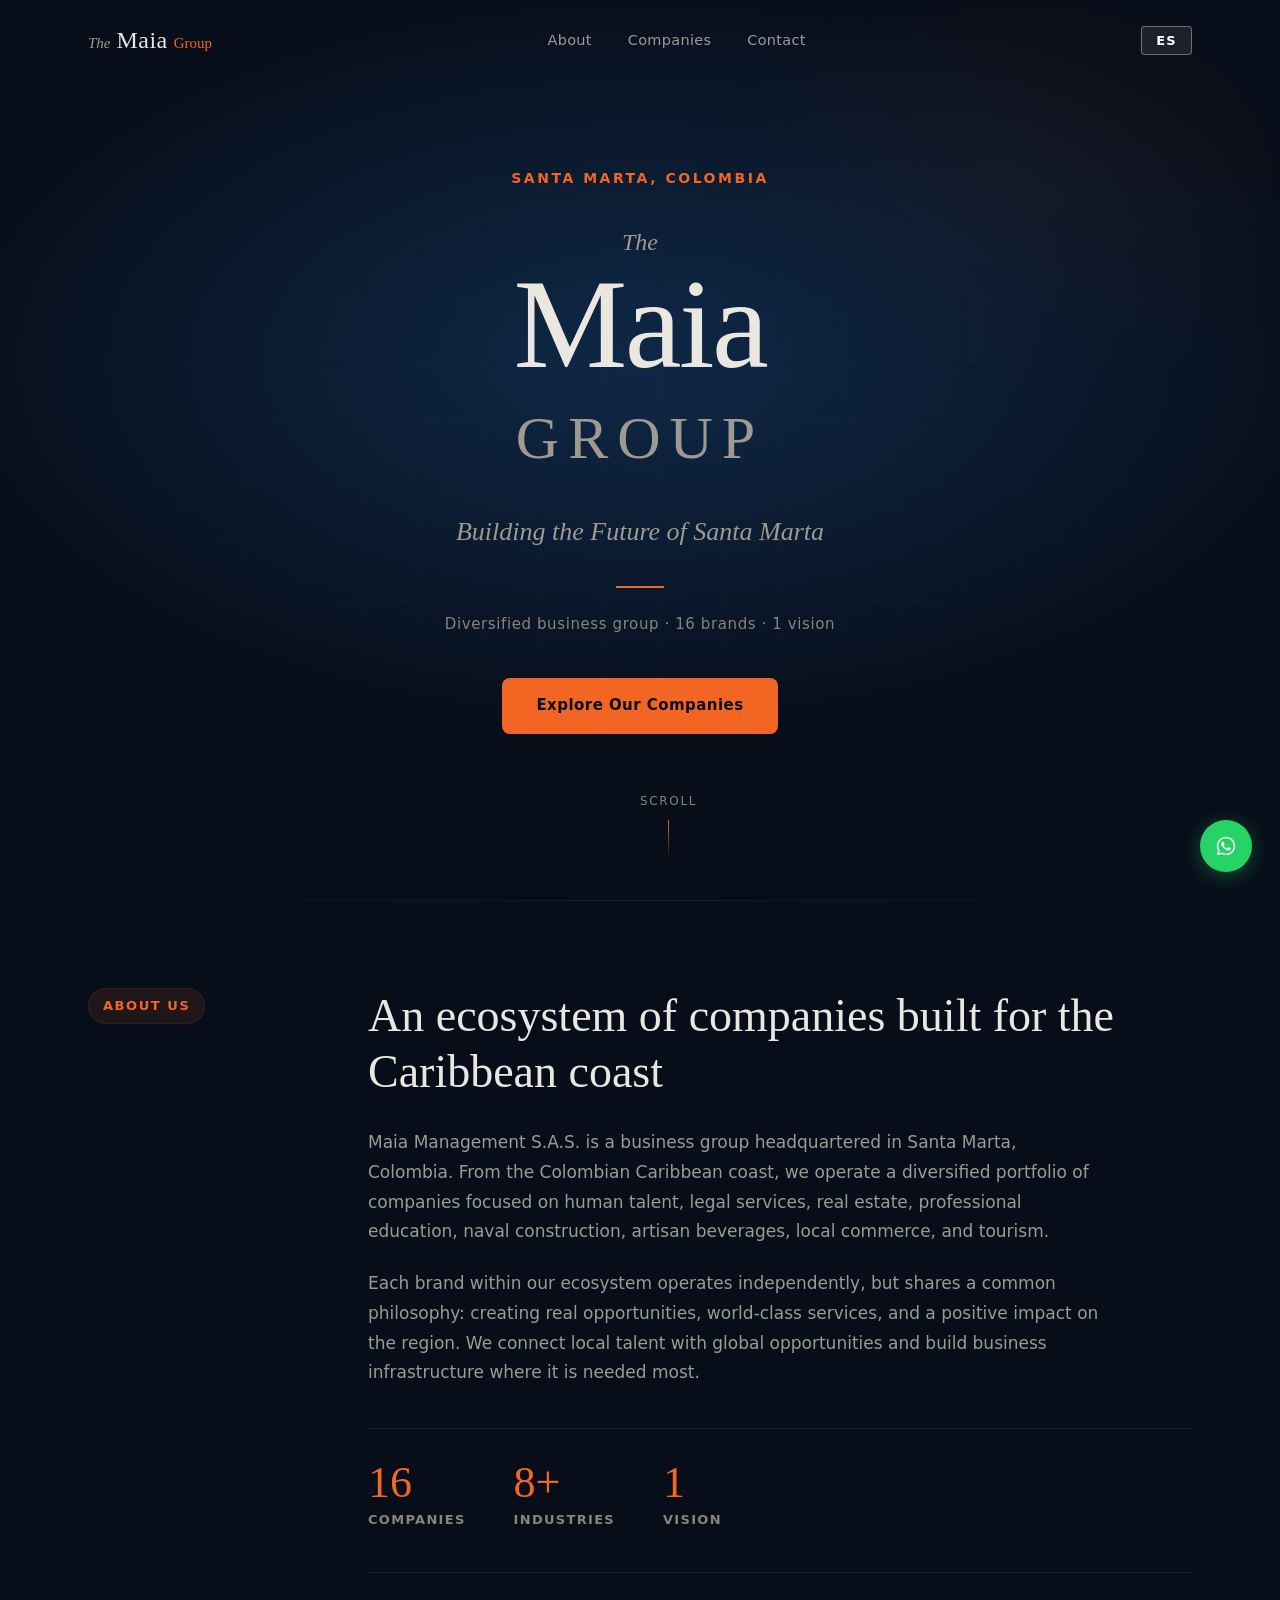
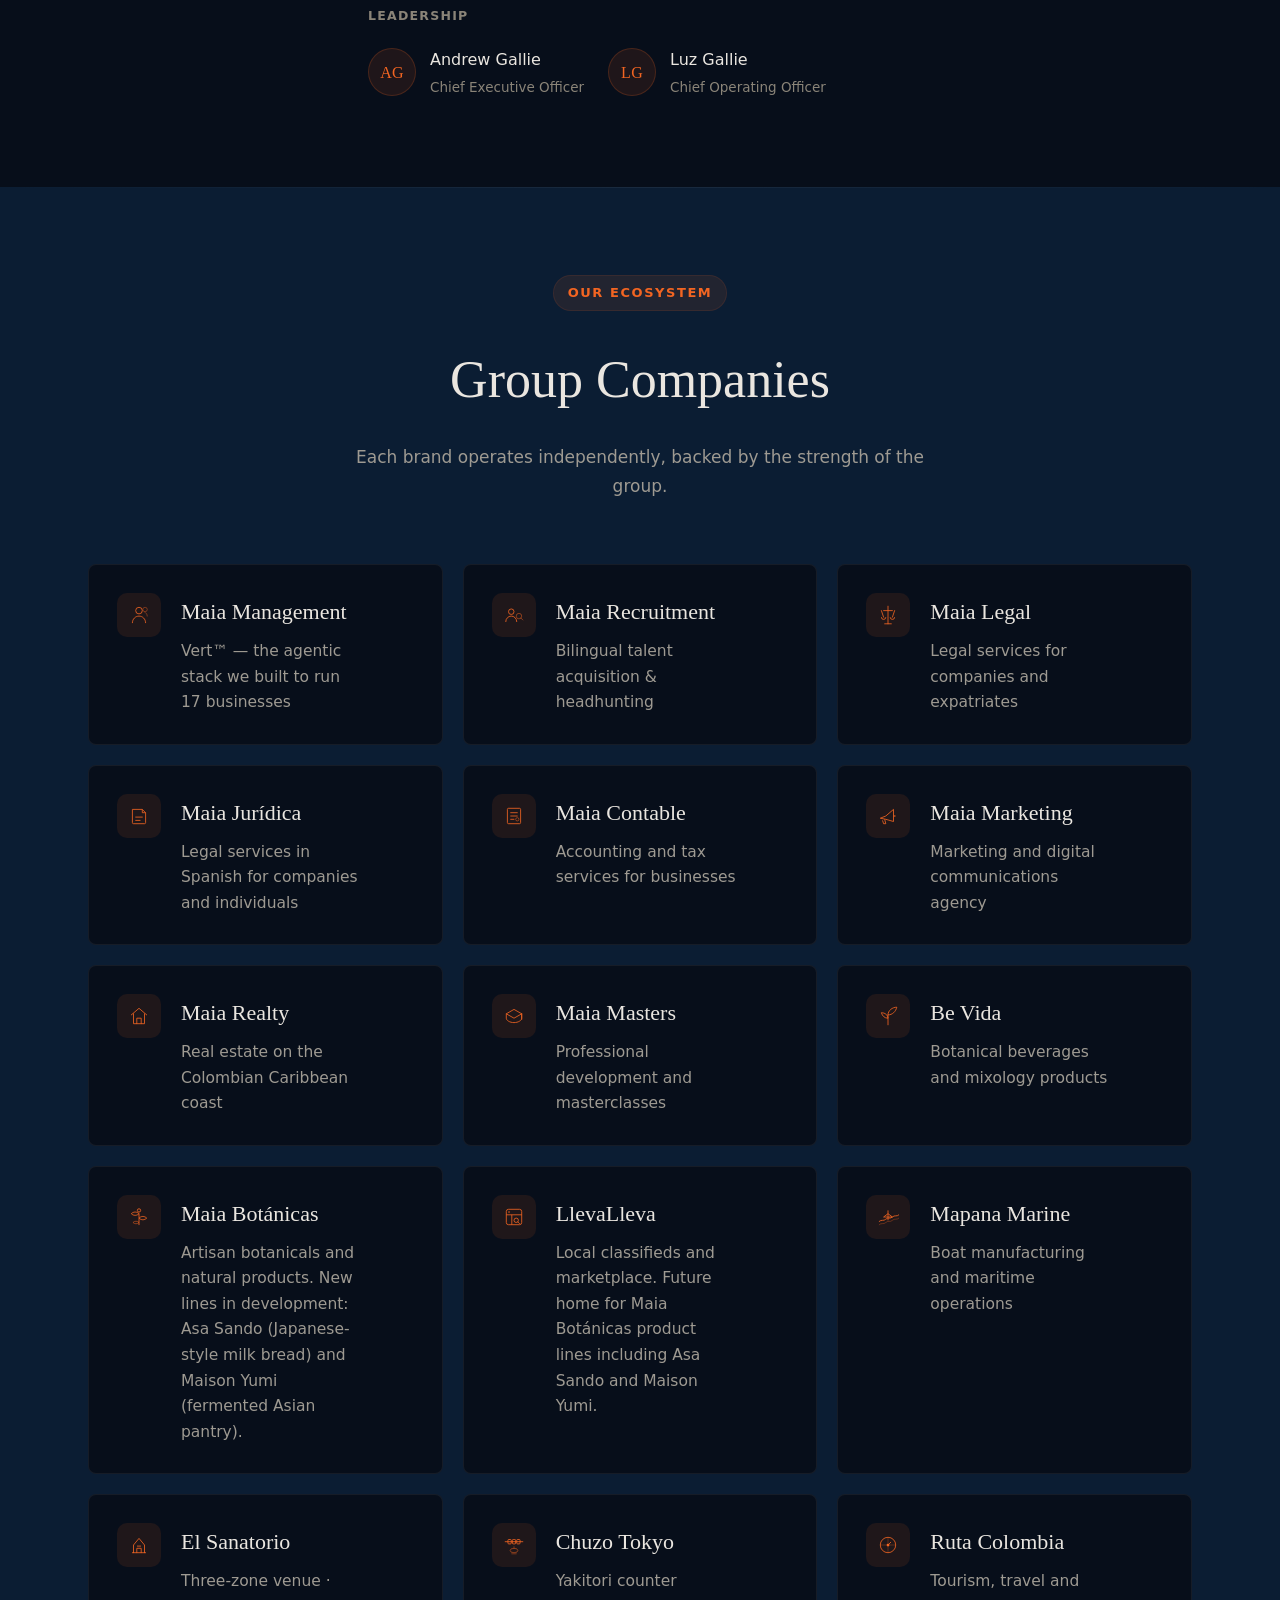
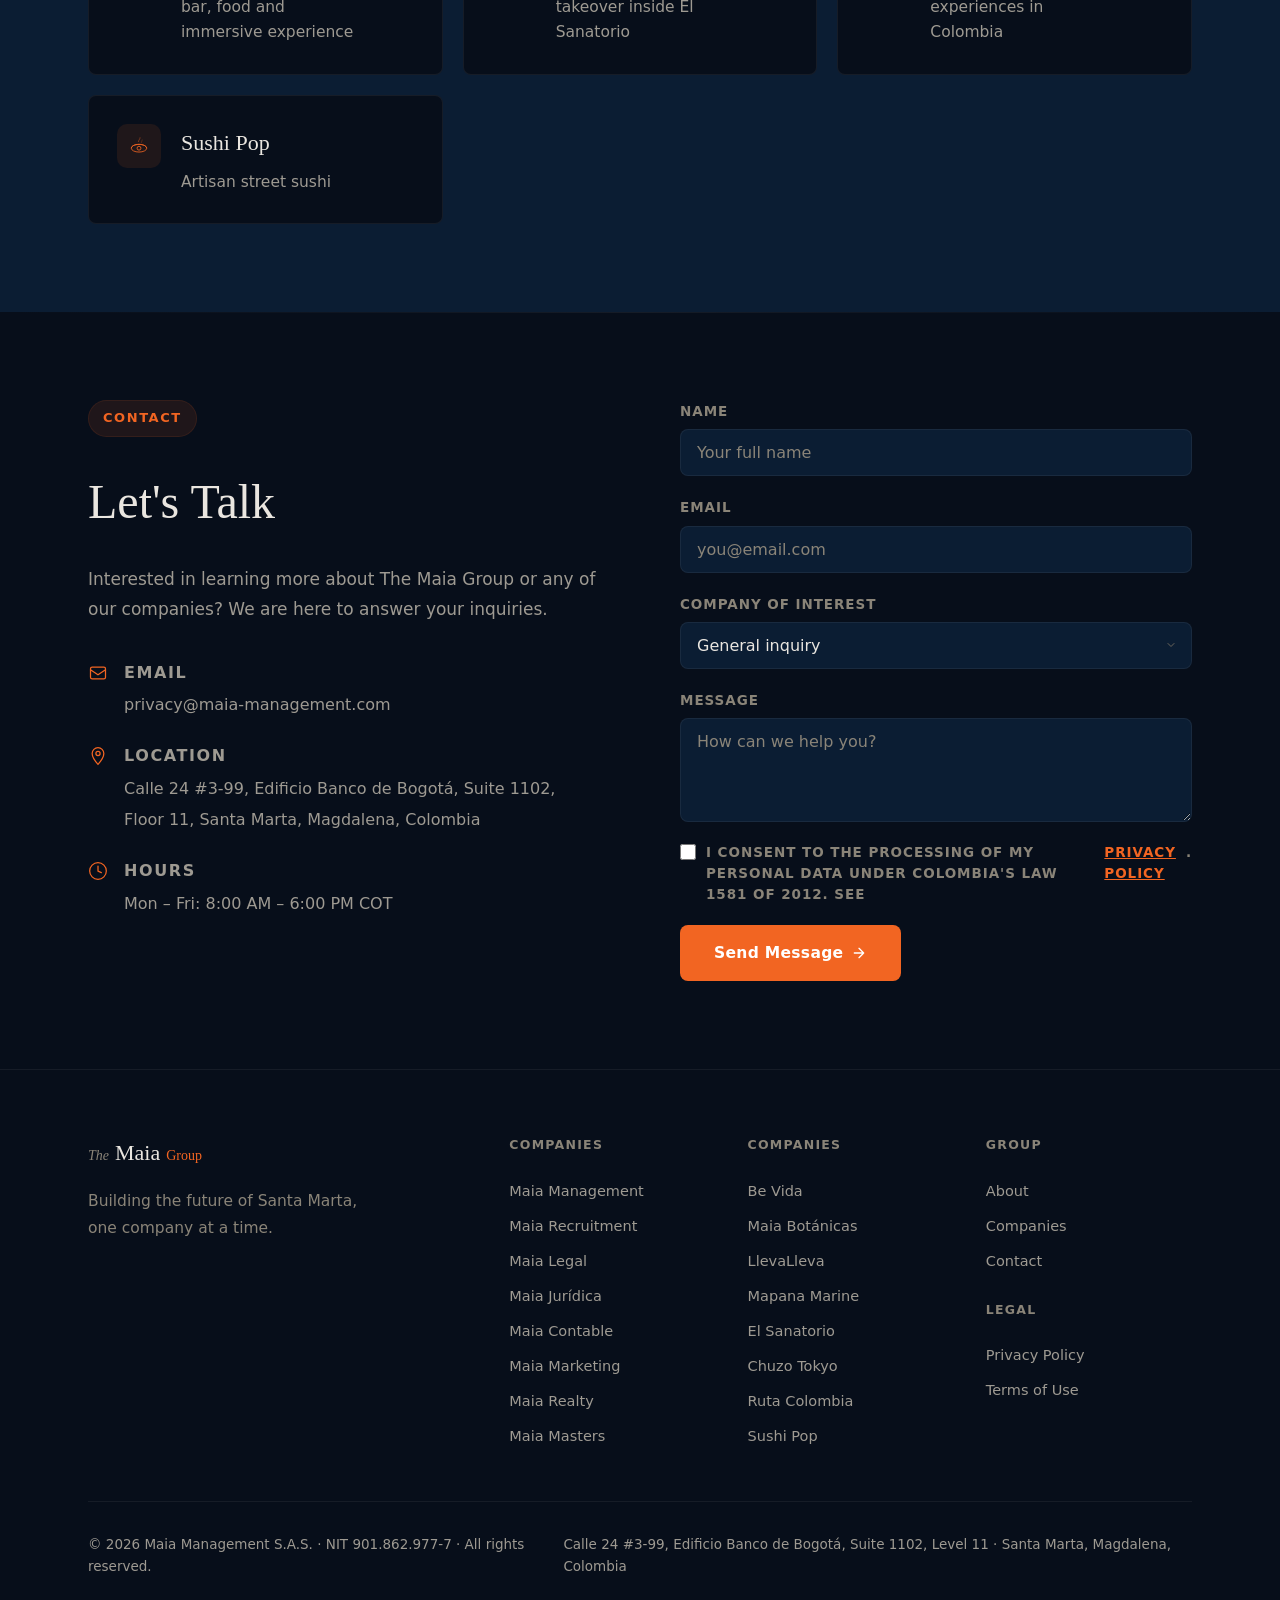
==== commit d7274a05: "fix: sushi-pop URL .com -> .co (canonical Colombia TLD per Andrew 2026-06-04)" ====
--- a/en/index.html
+++ b/en/index.html
@@ -1,4 +1,4 @@
-﻿<!DOCTYPE html>
+<!DOCTYPE html>
 <html lang="en"
       data-title-es="The Maia Group | Construyendo el Futuro de Santa Marta"
       data-title-en="The Maia Group | Building the Future of Santa Marta"
@@ -102,7 +102,7 @@
     {"@type": "Organization", "name": "Ruta Colombia", "description": "Tourism and experiences in Colombia", "url": "https://ruta-colombia.com"},
     {"@type": "Organization", "name": "Maia Recruitment", "description": "Bilingual talent acquisition and headhunting", "url": "https://maia-recruitment.com"},
     {"@type": "Organization", "name": "Chuzo Tokyo", "description": "Yakitori counter takeover inside El Sanatorio", "url": "https://el-sanatorio.com/chuzo-tokyo/"},
-    {"@type": "Organization", "name": "Sushi Pop", "description": "Japanese restaurant in Santa Marta", "url": "https://sushi-pop.com"}
+    {"@type": "Organization", "name": "Sushi Pop", "description": "Japanese restaurant in Santa Marta", "url": "https://sushi-pop.co"}
   ],
   "numberOfEmployees": {"@type": "QuantitativeValue", "minValue": 25},
   "knowsLanguage": ["es", "en"]
@@ -513,7 +513,7 @@
       </a>
 
       <!-- Sushi Pop -->
-      <a href="https://sushi-pop.com" target="_blank" rel="noopener" class="brand-card" data-accent="sushi">
+      <a href="https://sushi-pop.co" target="_blank" rel="noopener" class="brand-card" data-accent="sushi">
         <div class="brand-card__icon">
           <svg viewBox="0 0 40 40" fill="none" xmlns="http://www.w3.org/2000/svg">
             <ellipse cx="20" cy="24" rx="14" ry="7" stroke="currentColor" stroke-width="1.5"/>
@@ -661,7 +661,7 @@
           <a href="https://el-sanatorio.com" target="_blank" rel="noopener">El Sanatorio</a>
           <a href="https://el-sanatorio.com/chuzo-tokyo/" target="_blank" rel="noopener">Chuzo Tokyo</a>
           <a href="https://ruta-colombia.com" target="_blank" rel="noopener">Ruta Colombia</a>
-          <a href="https://sushi-pop.com" target="_blank" rel="noopener">Sushi Pop</a>
+          <a href="https://sushi-pop.co" target="_blank" rel="noopener">Sushi Pop</a>
         </div>
         <div class="footer__col">
           <h3 data-i18n="footer.group">Group</h3>
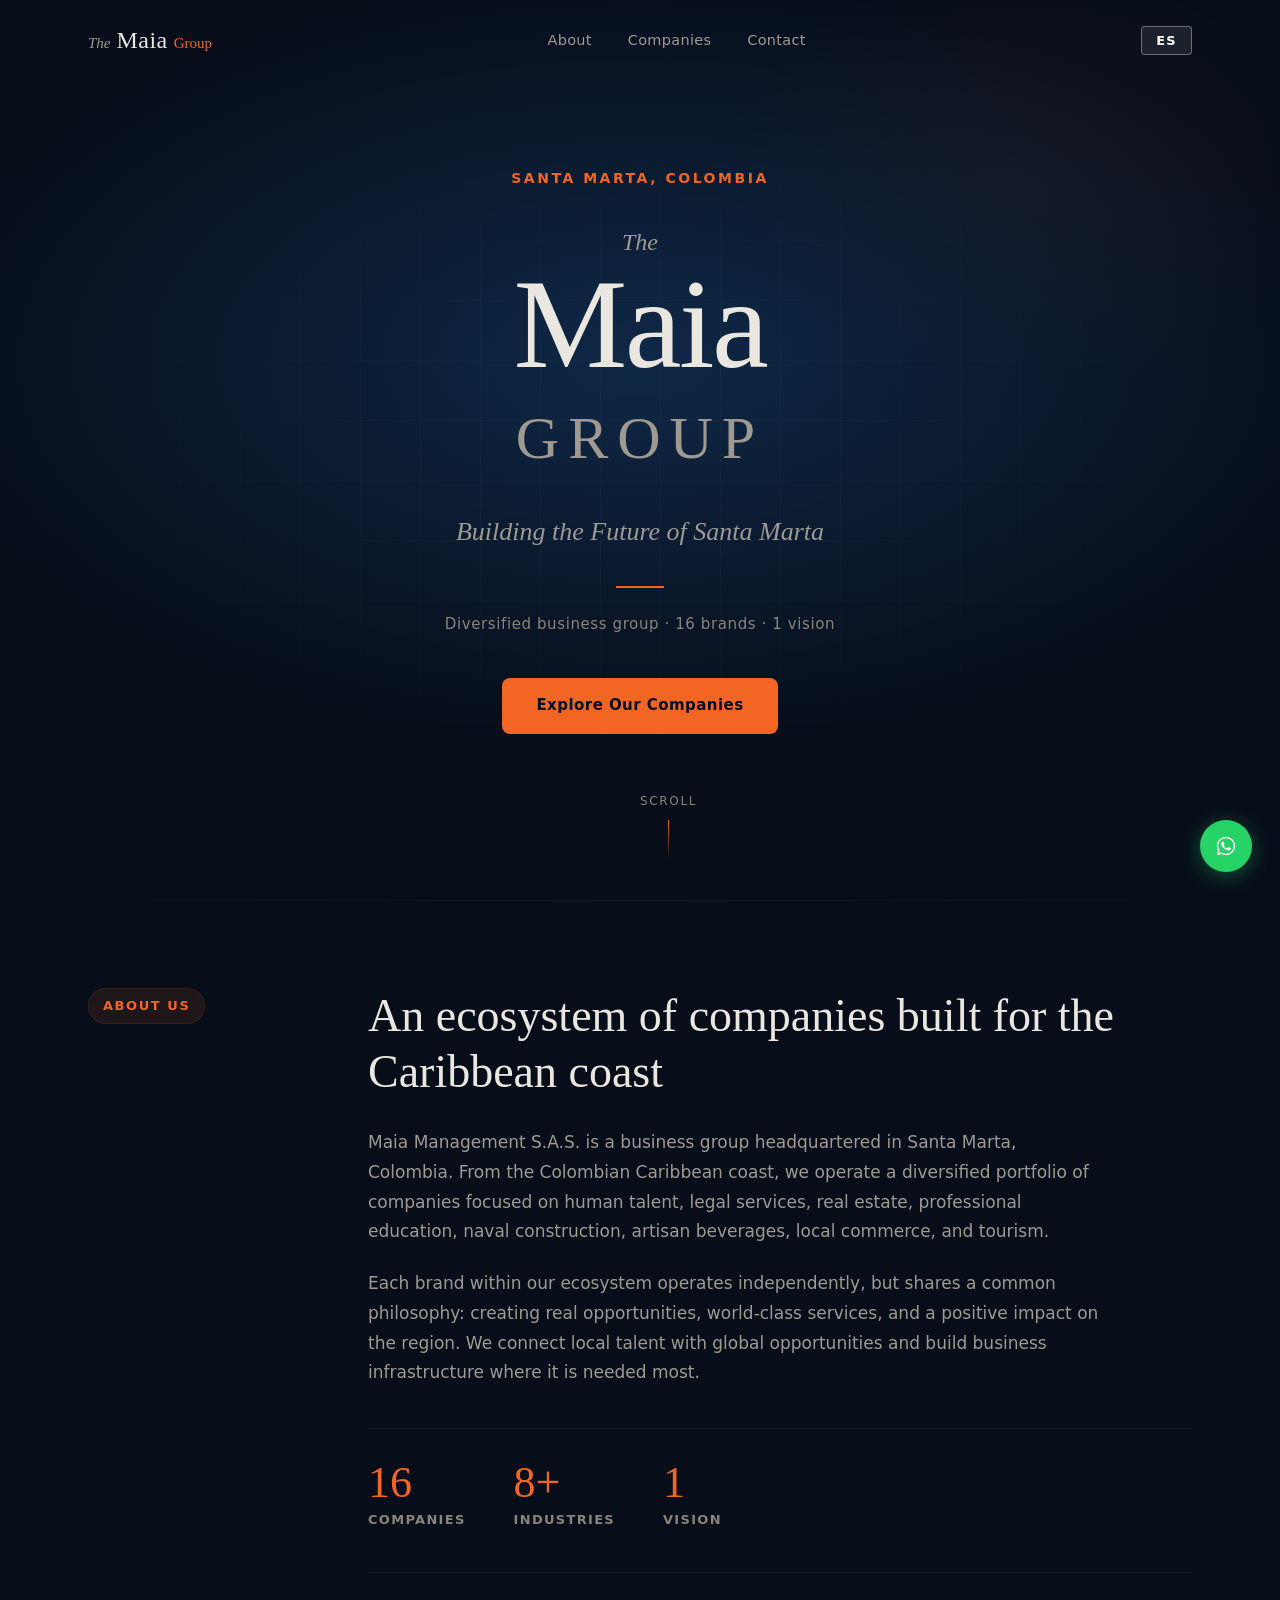
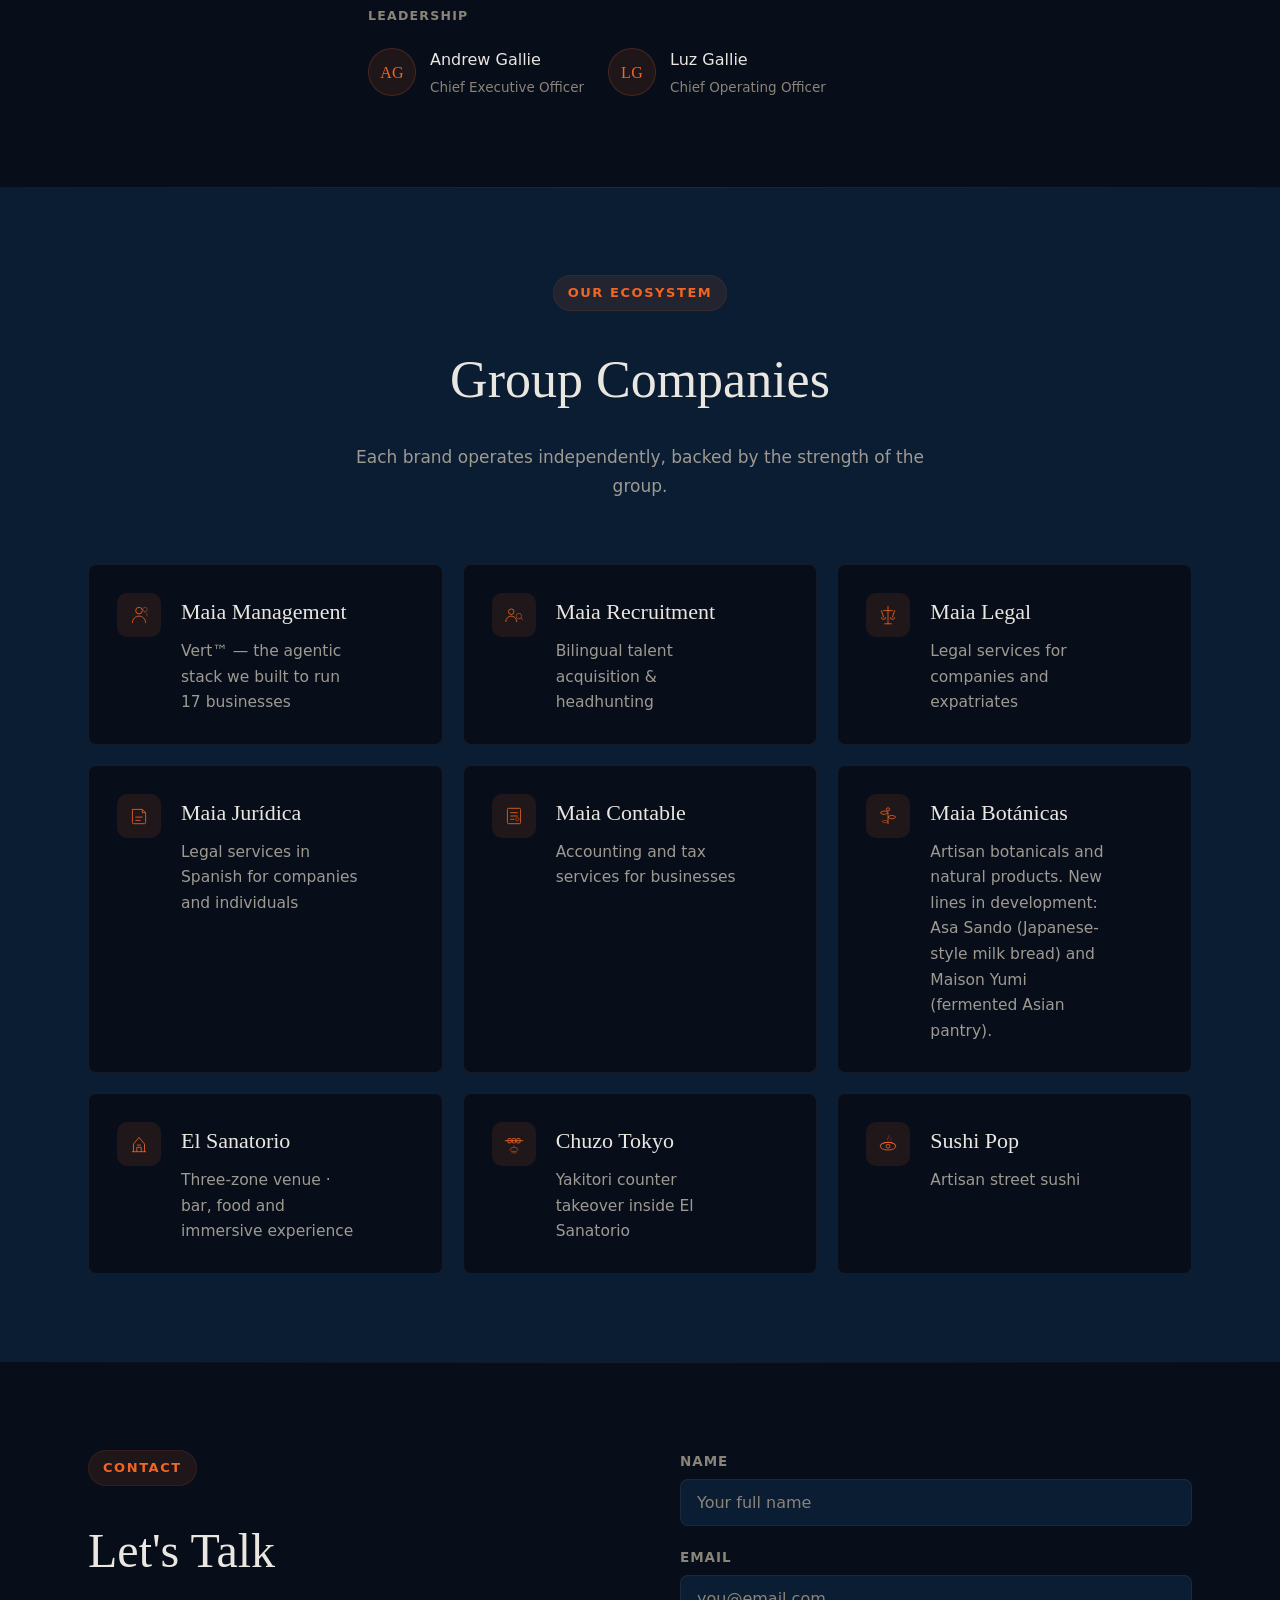
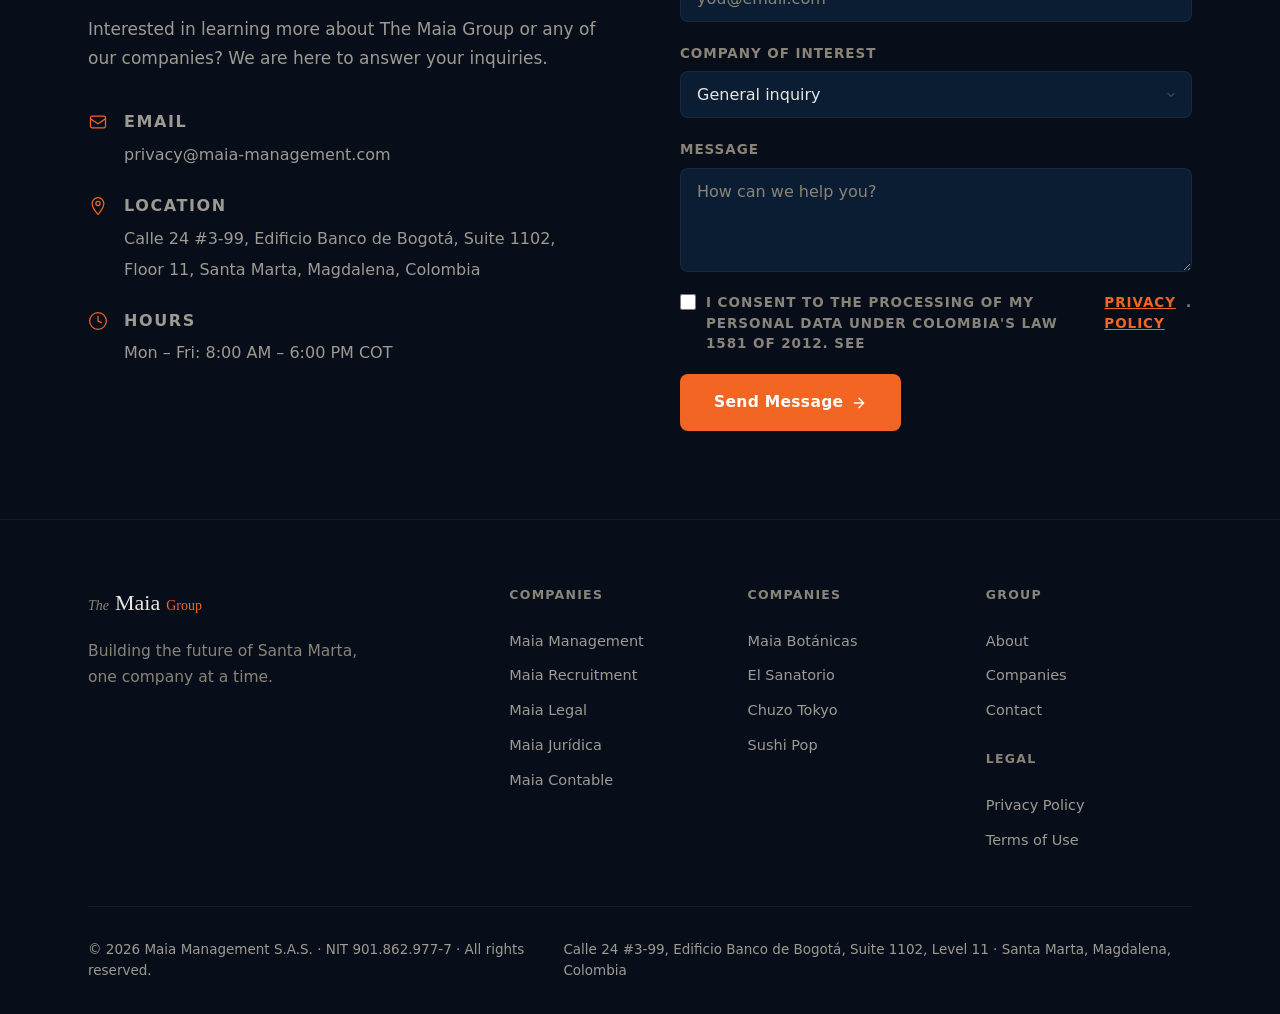
==== commit 6b8e8256: "chore(ecosystem): remove paused-brand cross-links from 2 pages - 42 anchor/JSON-LD removals - night " ====
--- a/en/index.html
+++ b/en/index.html
@@ -91,15 +91,15 @@
     {"@type": "Organization", "name": "Maia Legal", "description": "Corporate and immigration legal services", "url": "https://maia-legal.com"},
     {"@type": "Organization", "name": "Maia Jurídica", "description": "Spanish-language legal services for companies and individuals in Colombia", "url": "https://maia-juridica.com"},
     {"@type": "Organization", "name": "Maia Contable", "description": "Accounting and tax services for businesses in Colombia", "url": "https://maia-contable.com"},
-    {"@type": "Organization", "name": "Maia Marketing", "description": "Marketing and digital communications agency", "url": "https://maia-marketing.com"},
-    {"@type": "Organization", "name": "Maia Realty", "description": "Real estate and property development", "url": "https://maia-realty.com"},
-    {"@type": "EducationalOrganization", "name": "Maia Masters Academy", "description": "Short professional development courses in Santa Marta", "url": "https://maia-masters.com"},
-    {"@type": "Organization", "name": "Mapana Marine", "description": "RIB boat manufacturing and maritime operations", "url": "https://mapana-marine.com"},
-    {"@type": "Organization", "name": "Be Vida", "description": "Artisan botanical beverages", "url": "https://be-vida.com"},
+    {"@type": "Organization", "name": "Maia Marketing", "description": "Marketing and digital communications agency", "url": },
+    {"@type": "Organization", "name": "Maia Realty", "description": "Real estate and property development", "url": },
+    {"@type": "EducationalOrganization", "name": "Maia Masters Academy", "description": "Short professional development courses in Santa Marta", "url": },
+    {"@type": "Organization", "name": "Mapana Marine", "description": "RIB boat manufacturing and maritime operations", "url": },
+    {"@type": "Organization", "name": "Be Vida", "description": "Artisan botanical beverages", "url": },
     {"@type": "Organization", "name": "Maia Botánicas", "description": "Artisan botanicals and natural products. New lines in development: Asa Sando and Maison Yumi", "url": "https://maia-botanicas.com"},
-    {"@type": "Organization", "name": "LlevaLleva", "description": "Local classifieds and marketplace in Santa Marta. Future home for Maia Botánicas product lines (Asa Sando, Maison Yumi)", "url": "https://lleva-lleva.com"},
+    {"@type": "Organization", "name": "LlevaLleva", "description": "Local classifieds and marketplace in Santa Marta. Future home for Maia Botánicas product lines (Asa Sando, Maison Yumi)", "url": },
     {"@type": "Organization", "name": "El Sanatorio", "description": "Three-zone hospitality venue", "url": "https://el-sanatorio.com"},
-    {"@type": "Organization", "name": "Ruta Colombia", "description": "Tourism and experiences in Colombia", "url": "https://ruta-colombia.com"},
+    {"@type": "Organization", "name": "Ruta Colombia", "description": "Tourism and experiences in Colombia", "url": },
     {"@type": "Organization", "name": "Maia Recruitment", "description": "Bilingual talent acquisition and headhunting", "url": "https://maia-recruitment.com"},
     {"@type": "Organization", "name": "Chuzo Tokyo", "description": "Yakitori counter takeover inside El Sanatorio", "url": "https://el-sanatorio.com/chuzo-tokyo/"},
     {"@type": "Organization", "name": "Sushi Pop", "description": "Japanese restaurant in Santa Marta", "url": "https://sushi-pop.co"}
@@ -324,77 +324,9 @@
       </a>
 
       <!-- Maia Marketing -->
-      <a href="https://maia-marketing.com" target="_blank" rel="noopener" class="brand-card" data-accent="marketing">
-        <div class="brand-card__icon">
-          <svg viewBox="0 0 40 40" fill="none" xmlns="http://www.w3.org/2000/svg">
-            <path d="M6 24l10-4 14-12v22l-14-4-10-2z" stroke="currentColor" stroke-width="1.5" stroke-linejoin="round"/>
-            <path d="M14 26l2 8h-4l-2-6" stroke="currentColor" stroke-width="1.5" stroke-linejoin="round"/>
-            <circle cx="32" cy="20" r="2" fill="currentColor" opacity="0.6"/>
-          </svg>
-        </div>
-        <div class="brand-card__content">
-          <h3 class="brand-card__name">Maia Marketing</h3>
-          <p class="brand-card__desc" data-i18n="brand.marketing.desc">Marketing and digital communications agency</p>
-        </div>
-        <div class="brand-card__arrow">
-          <svg viewBox="0 0 24 24" fill="none" stroke="currentColor" stroke-width="1.5" stroke-linecap="round" stroke-linejoin="round"><path d="M7 17L17 7M17 7H7M17 7v10"/></svg>
-        </div>
-      </a>
-
       <!-- Maia Realty -->
-      <a href="https://maia-realty.com" target="_blank" rel="noopener" class="brand-card" data-accent="realty">
-        <div class="brand-card__icon">
-          <svg viewBox="0 0 40 40" fill="none" xmlns="http://www.w3.org/2000/svg">
-            <path d="M6 18L20 6l14 12" stroke="currentColor" stroke-width="1.5" stroke-linecap="round" stroke-linejoin="round"/>
-            <path d="M10 16v18h20V16" stroke="currentColor" stroke-width="1.5" stroke-linecap="round"/>
-            <path d="M16 34V24h8v10" stroke="currentColor" stroke-width="1.5" stroke-linecap="round"/>
-          </svg>
-        </div>
-        <div class="brand-card__content">
-          <h3 class="brand-card__name">Maia Realty</h3>
-          <p class="brand-card__desc" data-i18n="brand.realty.desc">Real estate on the Colombian Caribbean coast</p>
-        </div>
-        <div class="brand-card__arrow">
-          <svg viewBox="0 0 24 24" fill="none" stroke="currentColor" stroke-width="1.5" stroke-linecap="round" stroke-linejoin="round"><path d="M7 17L17 7M17 7H7M17 7v10"/></svg>
-        </div>
-      </a>
-
       <!-- Maia Masters -->
-      <a href="https://maia-masters.com" target="_blank" rel="noopener" class="brand-card" data-accent="masters">
-        <div class="brand-card__icon">
-          <svg viewBox="0 0 40 40" fill="none" xmlns="http://www.w3.org/2000/svg">
-            <path d="M20 8l-14 8 14 8 14-8-14-8z" stroke="currentColor" stroke-width="1.5" stroke-linejoin="round"/>
-            <path d="M6 16v8c0 4 6.268 8 14 8s14-4 14-8v-8" stroke="currentColor" stroke-width="1.5" stroke-linecap="round"/>
-            <path d="M34 16v10" stroke="currentColor" stroke-width="1.5" stroke-linecap="round"/>
-          </svg>
-        </div>
-        <div class="brand-card__content">
-          <h3 class="brand-card__name">Maia Masters</h3>
-          <p class="brand-card__desc" data-i18n="brand.masters.desc">Professional development and masterclasses</p>
-        </div>
-        <div class="brand-card__arrow">
-          <svg viewBox="0 0 24 24" fill="none" stroke="currentColor" stroke-width="1.5" stroke-linecap="round" stroke-linejoin="round"><path d="M7 17L17 7M17 7H7M17 7v10"/></svg>
-        </div>
-      </a>
-
       <!-- Be Vida -->
-      <a href="https://be-vida.com" target="_blank" rel="noopener" class="brand-card" data-accent="bevida">
-        <div class="brand-card__icon">
-          <svg viewBox="0 0 40 40" fill="none" xmlns="http://www.w3.org/2000/svg">
-            <path d="M20 36V18" stroke="currentColor" stroke-width="1.5" stroke-linecap="round"/>
-            <path d="M20 18c0-8 8-14 16-14-2 8-8 14-16 14z" stroke="currentColor" stroke-width="1.5"/>
-            <path d="M20 24c0-6-6-10-12-10 1.5 6 6 10 12 10z" stroke="currentColor" stroke-width="1.5"/>
-          </svg>
-        </div>
-        <div class="brand-card__content">
-          <h3 class="brand-card__name">Be Vida</h3>
-          <p class="brand-card__desc" data-i18n="brand.bevida.desc">Botanical beverages and mixology products</p>
-        </div>
-        <div class="brand-card__arrow">
-          <svg viewBox="0 0 24 24" fill="none" stroke="currentColor" stroke-width="1.5" stroke-linecap="round" stroke-linejoin="round"><path d="M7 17L17 7M17 7H7M17 7v10"/></svg>
-        </div>
-      </a>
-
       <!-- Maia Botánicas -->
       <a href="https://maia-botanicas.com" target="_blank" rel="noopener" class="brand-card" data-accent="botanicas">
         <div class="brand-card__icon">
@@ -416,44 +348,7 @@
       </a>
 
       <!-- LlevaLleva -->
-      <a href="https://lleva-lleva.com" target="_blank" rel="noopener" class="brand-card" data-accent="lleva">
-        <div class="brand-card__icon">
-          <svg viewBox="0 0 40 40" fill="none" xmlns="http://www.w3.org/2000/svg">
-            <rect x="6" y="6" width="28" height="28" rx="4" stroke="currentColor" stroke-width="1.5"/>
-            <path d="M6 16h28" stroke="currentColor" stroke-width="1.5"/>
-            <path d="M16 16v18" stroke="currentColor" stroke-width="1.5"/>
-            <circle cx="11" cy="11" r="2" fill="currentColor" opacity="0.5"/>
-            <circle cx="24" cy="26" r="4" stroke="currentColor" stroke-width="1.5"/>
-            <path d="M27 29l3 3" stroke="currentColor" stroke-width="1.5" stroke-linecap="round"/>
-          </svg>
-        </div>
-        <div class="brand-card__content">
-          <h3 class="brand-card__name">LlevaLleva</h3>
-          <p class="brand-card__desc" data-i18n="brand.lleva.desc">Local classifieds and marketplace. Future home for Maia Botánicas product lines including Asa Sando and Maison Yumi.</p>
-        </div>
-        <div class="brand-card__arrow">
-          <svg viewBox="0 0 24 24" fill="none" stroke="currentColor" stroke-width="1.5" stroke-linecap="round" stroke-linejoin="round"><path d="M7 17L17 7M17 7H7M17 7v10"/></svg>
-        </div>
-      </a>
-
       <!-- Mapana Marine -->
-      <a href="https://mapana-marine.com" target="_blank" rel="noopener" class="brand-card" data-accent="marine">
-        <div class="brand-card__icon">
-          <svg viewBox="0 0 40 40" fill="none" xmlns="http://www.w3.org/2000/svg">
-            <path d="M4 28c4-4 8 0 12-4s8 0 12-4 8 0 12-4" stroke="currentColor" stroke-width="1.5" stroke-linecap="round"/>
-            <path d="M4 34c4-4 8 0 12-4s8 0 12-4 8 0 12-4" stroke="currentColor" stroke-width="1.5" stroke-linecap="round" opacity="0.4"/>
-            <path d="M20 8v18M20 14l8 6H12l8-6z" stroke="currentColor" stroke-width="1.5" stroke-linejoin="round"/>
-          </svg>
-        </div>
-        <div class="brand-card__content">
-          <h3 class="brand-card__name">Mapana Marine</h3>
-          <p class="brand-card__desc" data-i18n="brand.marine.desc">Boat manufacturing and maritime operations</p>
-        </div>
-        <div class="brand-card__arrow">
-          <svg viewBox="0 0 24 24" fill="none" stroke="currentColor" stroke-width="1.5" stroke-linecap="round" stroke-linejoin="round"><path d="M7 17L17 7M17 7H7M17 7v10"/></svg>
-        </div>
-      </a>
-
       <!-- El Sanatorio -->
       <a href="https://el-sanatorio.com" target="_blank" rel="noopener" class="brand-card" data-accent="sanatorio">
         <div class="brand-card__icon">
@@ -494,24 +389,6 @@
         </div>
       </a>
       <!-- Ruta Colombia -->
-      <a href="https://ruta-colombia.com" target="_blank" rel="noopener" class="brand-card" data-accent="ruta">
-        <div class="brand-card__icon">
-          <svg viewBox="0 0 40 40" fill="none" xmlns="http://www.w3.org/2000/svg">
-            <circle cx="20" cy="20" r="14" stroke="currentColor" stroke-width="1.5"/>
-            <path d="M20 6v28M6 20h28" stroke="currentColor" stroke-width="1.5" opacity="0.35"/>
-            <path d="M20 20l5-5" stroke="currentColor" stroke-width="1.5" stroke-linecap="round"/>
-            <circle cx="20" cy="20" r="2.5" fill="currentColor"/>
-          </svg>
-        </div>
-        <div class="brand-card__content">
-          <h3 class="brand-card__name">Ruta Colombia</h3>
-          <p class="brand-card__desc" data-i18n="brand.ruta.desc">Tourism, travel and experiences in Colombia</p>
-        </div>
-        <div class="brand-card__arrow">
-          <svg viewBox="0 0 24 24" fill="none" stroke="currentColor" stroke-width="1.5" stroke-linecap="round" stroke-linejoin="round"><path d="M7 17L17 7M17 7H7M17 7v10"/></svg>
-        </div>
-      </a>
-
       <!-- Sushi Pop -->
       <a href="https://sushi-pop.co" target="_blank" rel="noopener" class="brand-card" data-accent="sushi">
         <div class="brand-card__icon">
@@ -648,19 +525,12 @@
           <a href="https://maia-legal.com" target="_blank" rel="noopener">Maia Legal</a>
           <a href="https://maia-juridica.com" target="_blank" rel="noopener">Maia Jurídica</a>
           <a href="https://maia-contable.com" target="_blank" rel="noopener">Maia Contable</a>
-          <a href="https://maia-marketing.com" target="_blank" rel="noopener">Maia Marketing</a>
-          <a href="https://maia-realty.com" target="_blank" rel="noopener">Maia Realty</a>
-          <a href="https://maia-masters.com" target="_blank" rel="noopener">Maia Masters</a>
-        </div>
+          </div>
         <div class="footer__col">
           <h3 data-i18n="footer.companies">Companies</h3>
-          <a href="https://be-vida.com" target="_blank" rel="noopener">Be Vida</a>
           <a href="https://maia-botanicas.com" target="_blank" rel="noopener">Maia Botánicas</a>
-          <a href="https://lleva-lleva.com" target="_blank" rel="noopener">LlevaLleva</a>
-          <a href="https://mapana-marine.com" target="_blank" rel="noopener">Mapana Marine</a>
           <a href="https://el-sanatorio.com" target="_blank" rel="noopener">El Sanatorio</a>
           <a href="https://el-sanatorio.com/chuzo-tokyo/" target="_blank" rel="noopener">Chuzo Tokyo</a>
-          <a href="https://ruta-colombia.com" target="_blank" rel="noopener">Ruta Colombia</a>
           <a href="https://sushi-pop.co" target="_blank" rel="noopener">Sushi Pop</a>
         </div>
         <div class="footer__col">
